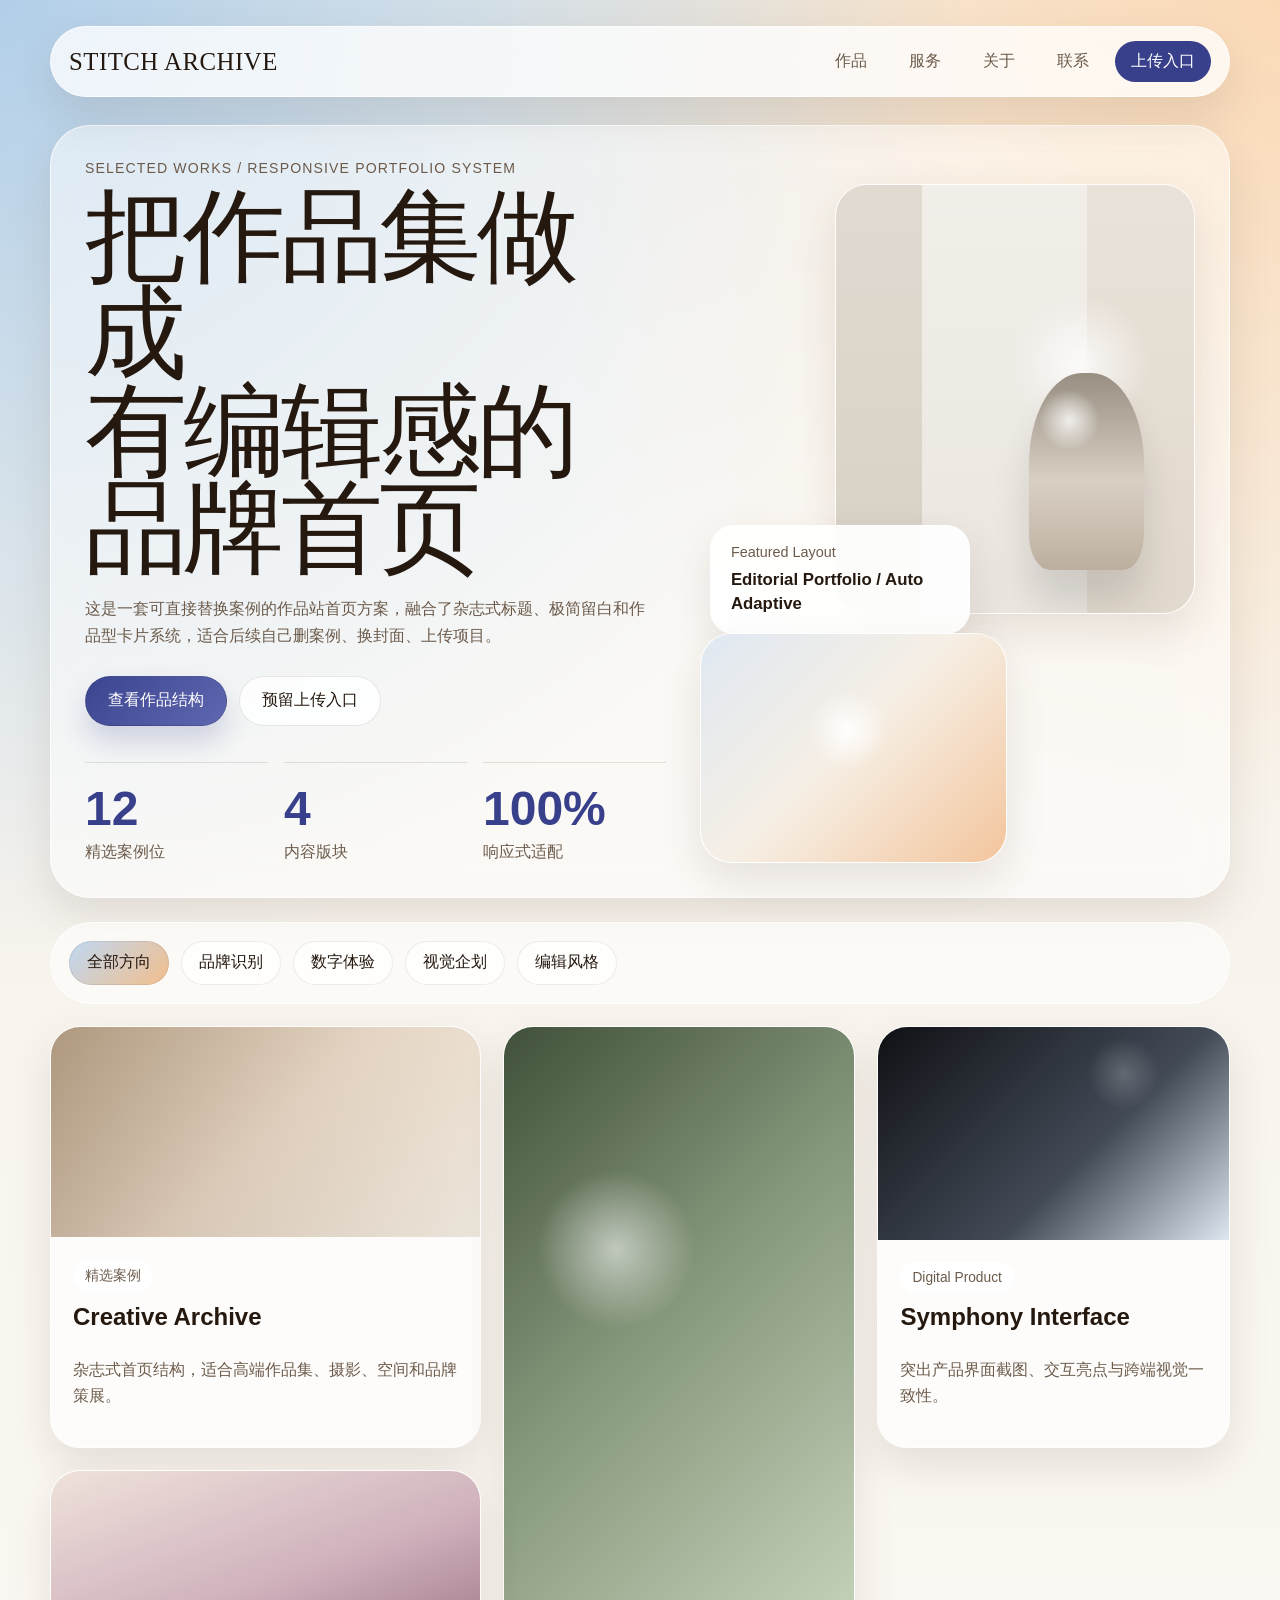
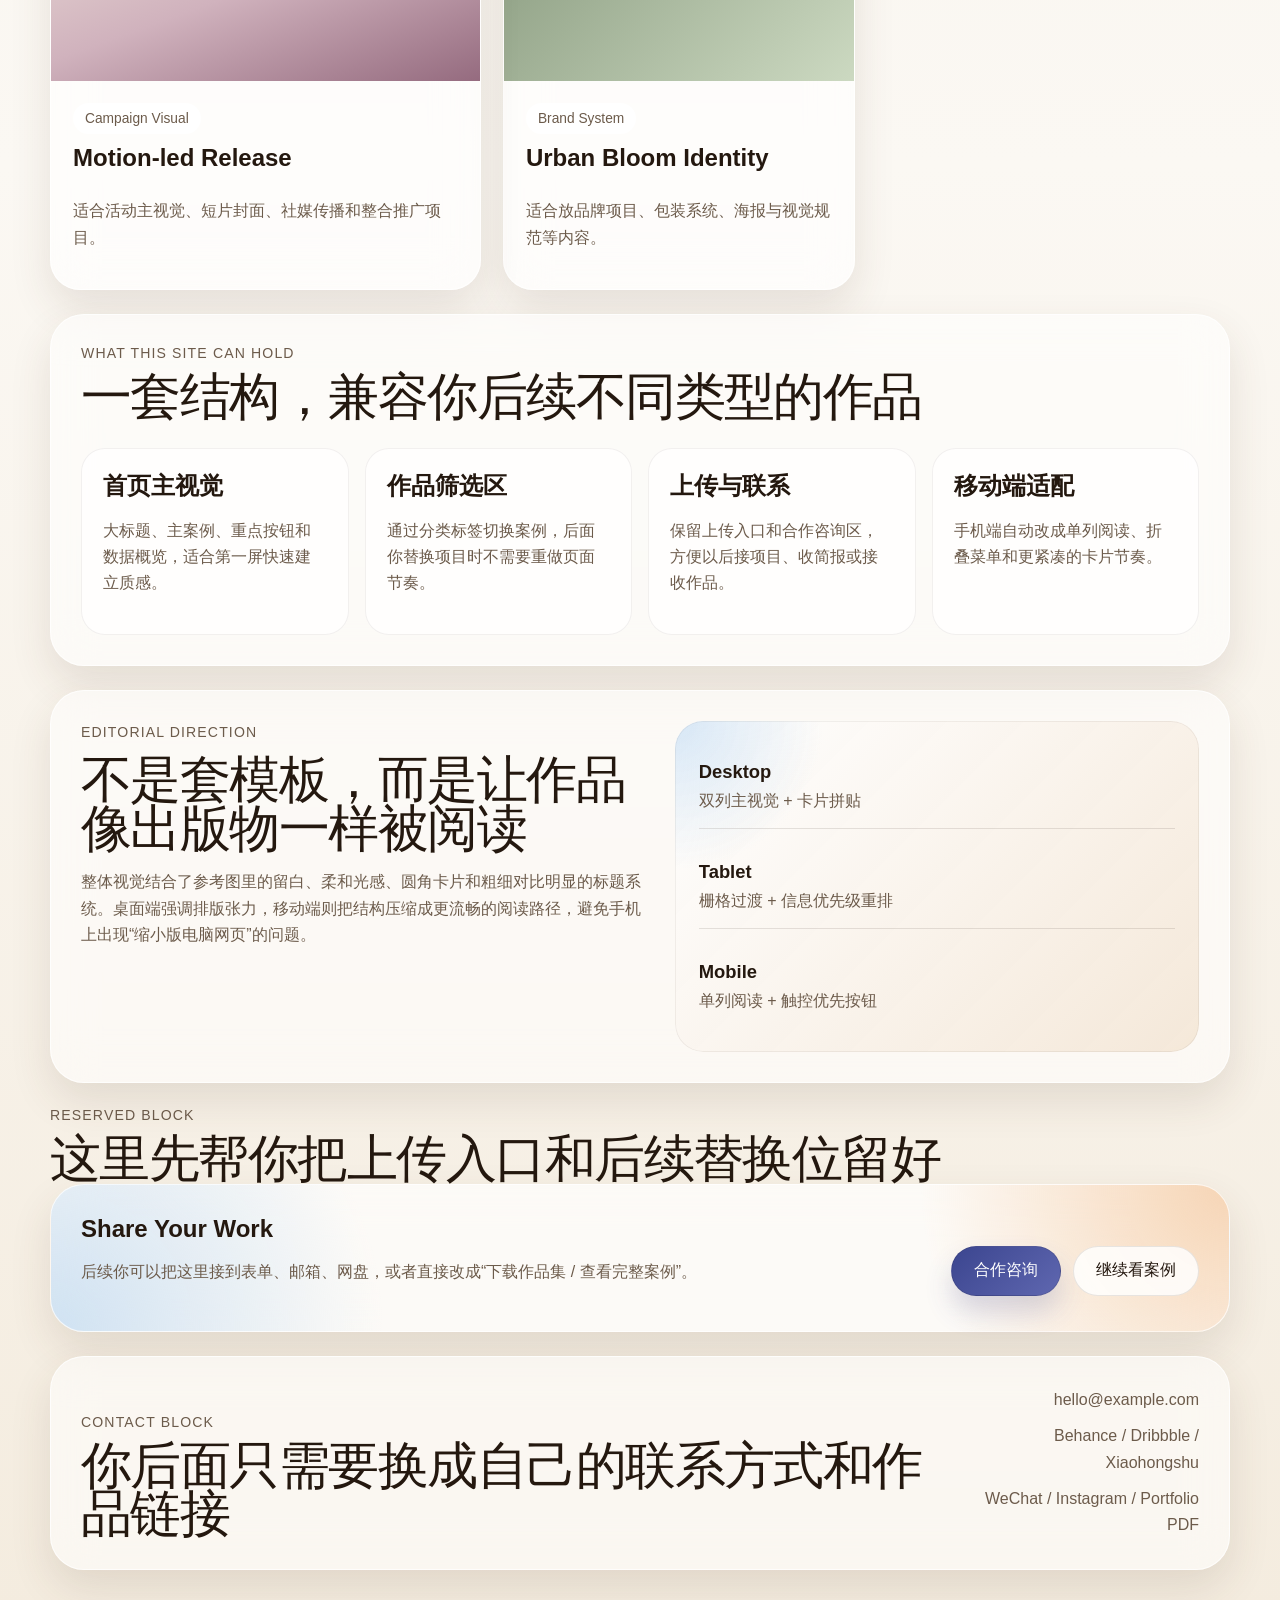
==== index.html @ 501ff186 "Add files via upload" ====
<!DOCTYPE html>
<html lang="zh-CN">
  <head>
    <meta charset="UTF-8" />
    <meta name="viewport" content="width=device-width, initial-scale=1.0" />
    <title>Stitch Portfolio UI</title>
    <meta
      name="description"
      content="A responsive editorial-style portfolio website concept inspired by Stitch references."
    />
    <link rel="stylesheet" href="./styles.css" />
  </head>
  <body>
    <div class="page-shell">
      <header class="site-header">
        <a class="brand" href="#top">STITCH ARCHIVE</a>
        <button
          class="menu-toggle"
          type="button"
          aria-expanded="false"
          aria-controls="site-nav"
          aria-label="打开导航"
        >
          <span></span>
          <span></span>
        </button>
        <nav class="site-nav" id="site-nav" aria-label="主导航">
          <a href="#work">作品</a>
          <a href="#services">服务</a>
          <a href="#story">关于</a>
          <a href="#contact">联系</a>
          <a class="nav-cta" href="#upload">上传入口</a>
        </nav>
      </header>

      <main id="top">
        <section class="hero">
          <div class="hero-copy">
            <p class="eyebrow">Selected Works / Responsive Portfolio System</p>
            <h1>把作品集做成<br />有编辑感的品牌首页</h1>
            <p class="hero-text">
              这是一套可直接替换案例的作品站首页方案，融合了杂志式标题、极简留白和作品型卡片系统，适合后续自己删案例、换封面、上传项目。
            </p>
            <div class="hero-actions">
              <a class="button button-primary" href="#work">查看作品结构</a>
              <a class="button button-secondary" href="#upload">预留上传入口</a>
            </div>
            <dl class="hero-stats" aria-label="作品数据">
              <div>
                <dt>12</dt>
                <dd>精选案例位</dd>
              </div>
              <div>
                <dt>4</dt>
                <dd>内容版块</dd>
              </div>
              <div>
                <dt>100%</dt>
                <dd>响应式适配</dd>
              </div>
            </dl>
          </div>

          <div class="hero-visual" aria-hidden="true">
            <div class="hero-frame hero-frame-tall">
              <div class="mock-scene scene-gallery"></div>
            </div>
            <article class="floating-note">
              <span>Featured Layout</span>
              <strong>Editorial Portfolio / Auto Adaptive</strong>
            </article>
            <div class="hero-frame hero-frame-wide">
              <div class="mock-scene scene-device"></div>
            </div>
          </div>
        </section>

        <section class="category-strip" aria-label="作品分类">
          <button class="chip is-active" data-filter="all" type="button">全部方向</button>
          <button class="chip" data-filter="branding" type="button">品牌识别</button>
          <button class="chip" data-filter="digital" type="button">数字体验</button>
          <button class="chip" data-filter="campaign" type="button">视觉企划</button>
          <button class="chip" data-filter="editorial" type="button">编辑风格</button>
        </section>

        <section class="featured-grid" id="work">
          <article class="project-card" data-category="editorial">
            <div class="project-media media-amber"></div>
            <div class="project-body">
              <span class="tag">精选案例</span>
              <h2>Creative Archive</h2>
              <p>杂志式首页结构，适合高端作品集、摄影、空间和品牌策展。</p>
            </div>
          </article>

          <article class="project-card project-card-tall" data-category="branding">
            <div class="project-media media-sage"></div>
            <div class="project-body">
              <span class="tag">Brand System</span>
              <h2>Urban Bloom Identity</h2>
              <p>适合放品牌项目、包装系统、海报与视觉规范等内容。</p>
            </div>
          </article>

          <article class="project-card" data-category="digital">
            <div class="project-media media-ink"></div>
            <div class="project-body">
              <span class="tag">Digital Product</span>
              <h2>Symphony Interface</h2>
              <p>突出产品界面截图、交互亮点与跨端视觉一致性。</p>
            </div>
          </article>

          <article class="project-card" data-category="campaign">
            <div class="project-media media-rose"></div>
            <div class="project-body">
              <span class="tag">Campaign Visual</span>
              <h2>Motion-led Release</h2>
              <p>适合活动主视觉、短片封面、社媒传播和整合推广项目。</p>
            </div>
          </article>
        </section>

        <section class="service-band" id="services">
          <div class="section-heading">
            <p class="eyebrow">What This Site Can Hold</p>
            <h2>一套结构，兼容你后续不同类型的作品</h2>
          </div>
          <div class="service-grid">
            <article>
              <h3>首页主视觉</h3>
              <p>大标题、主案例、重点按钮和数据概览，适合第一屏快速建立质感。</p>
            </article>
            <article>
              <h3>作品筛选区</h3>
              <p>通过分类标签切换案例，后面你替换项目时不需要重做页面节奏。</p>
            </article>
            <article>
              <h3>上传与联系</h3>
              <p>保留上传入口和合作咨询区，方便以后接项目、收简报或接收作品。</p>
            </article>
            <article>
              <h3>移动端适配</h3>
              <p>手机端自动改成单列阅读、折叠菜单和更紧凑的卡片节奏。</p>
            </article>
          </div>
        </section>

        <section class="story-section" id="story">
          <div class="story-copy">
            <p class="eyebrow">Editorial Direction</p>
            <h2>不是套模板，而是让作品像出版物一样被阅读</h2>
            <p>
              整体视觉结合了参考图里的留白、柔和光感、圆角卡片和粗细对比明显的标题系统。桌面端强调排版张力，移动端则把结构压缩成更流畅的阅读路径，避免手机上出现“缩小版电脑网页”的问题。
            </p>
          </div>
          <div class="story-panel">
            <div class="story-metrics">
              <div>
                <strong>Desktop</strong>
                <span>双列主视觉 + 卡片拼贴</span>
              </div>
              <div>
                <strong>Tablet</strong>
                <span>栅格过渡 + 信息优先级重排</span>
              </div>
              <div>
                <strong>Mobile</strong>
                <span>单列阅读 + 触控优先按钮</span>
              </div>
            </div>
          </div>
        </section>

        <section class="upload-section" id="upload">
          <div class="section-heading">
            <p class="eyebrow">Reserved Block</p>
            <h2>这里先帮你把上传入口和后续替换位留好</h2>
          </div>
          <div class="upload-card">
            <div>
              <h3>Share Your Work</h3>
              <p>后续你可以把这里接到表单、邮箱、网盘，或者直接改成“下载作品集 / 查看完整案例”。</p>
            </div>
            <div class="upload-actions">
              <a class="button button-primary" href="#contact">合作咨询</a>
              <a class="button button-secondary" href="#work">继续看案例</a>
            </div>
          </div>
        </section>
      </main>

      <footer class="site-footer" id="contact">
        <div>
          <p class="eyebrow">Contact Block</p>
          <h2>你后面只需要换成自己的联系方式和作品链接</h2>
        </div>
        <div class="footer-links">
          <a href="mailto:hello@example.com">hello@example.com</a>
          <a href="/">Behance / Dribbble / Xiaohongshu</a>
          <a href="/">WeChat / Instagram / Portfolio PDF</a>
        </div>
      </footer>
    </div>

    <script src="./script.js"></script>
  </body>
</html>
---- styles.css ----
:root {
  --bg: #f6f0e7;
  --bg-soft: rgba(255, 255, 255, 0.65);
  --surface: rgba(255, 255, 255, 0.76);
  --surface-strong: rgba(255, 255, 255, 0.92);
  --text: #24180f;
  --muted: #6c5b4b;
  --line: rgba(54, 37, 24, 0.12);
  --shadow: 0 18px 42px rgba(81, 57, 38, 0.12);
  --blue: #bfd8f1;
  --apricot: #f2be8d;
  --sage: #b7cda9;
  --plum: #b58faa;
  --ink: #1d2430;
  --radius-xl: 32px;
  --radius-lg: 24px;
  --radius-md: 18px;
  --content-width: 1180px;
  --font-display: "Iowan Old Style", "Palatino Linotype", "Book Antiqua", Georgia, serif;
  --font-sans: "Avenir Next", "SF Pro Display", "PingFang SC", "Hiragino Sans GB",
    "Microsoft YaHei", "Helvetica Neue", sans-serif;
}

* {
  box-sizing: border-box;
}

html {
  scroll-behavior: smooth;
}

body {
  margin: 0;
  min-width: 320px;
  font-family: var(--font-sans);
  color: var(--text);
  background:
    radial-gradient(circle at top left, rgba(161, 199, 234, 0.8), transparent 28%),
    radial-gradient(circle at top right, rgba(252, 212, 171, 0.8), transparent 24%),
    linear-gradient(180deg, #f4efe6 0%, #fbf8f3 55%, #f4ecdf 100%);
}

a {
  color: inherit;
  text-decoration: none;
}

button {
  font: inherit;
}

.page-shell {
  width: min(calc(100% - 32px), var(--content-width));
  margin: 26px auto 40px;
}

.site-header,
.site-footer,
.category-strip,
.service-band,
.story-section,
.upload-card,
.project-card,
.hero,
.story-panel {
  backdrop-filter: blur(22px);
  -webkit-backdrop-filter: blur(22px);
}

.site-header {
  position: sticky;
  top: 16px;
  z-index: 10;
  display: flex;
  align-items: center;
  justify-content: space-between;
  gap: 20px;
  padding: 14px 18px;
  border: 1px solid rgba(255, 255, 255, 0.65);
  border-radius: 999px;
  background: var(--surface);
  box-shadow: var(--shadow);
}

.brand {
  font-family: var(--font-display);
  font-size: 1.55rem;
  letter-spacing: 0.02em;
}

.site-nav {
  display: flex;
  align-items: center;
  gap: 10px;
}

.site-nav a {
  padding: 10px 16px;
  border-radius: 999px;
  color: var(--muted);
}

.site-nav a:hover,
.site-nav a:focus-visible {
  color: var(--text);
  background: rgba(255, 255, 255, 0.8);
  outline: none;
}

.nav-cta {
  background: #38408b;
  color: #fff !important;
}

.menu-toggle {
  display: none;
  flex-direction: column;
  gap: 5px;
  width: 46px;
  height: 46px;
  justify-content: center;
  align-items: center;
  border: 0;
  border-radius: 999px;
  background: #fff;
  box-shadow: inset 0 0 0 1px rgba(36, 24, 15, 0.08);
}

.menu-toggle span {
  width: 18px;
  height: 2px;
  background: var(--text);
  border-radius: 999px;
}

.hero {
  display: grid;
  grid-template-columns: 1.08fr 0.92fr;
  gap: 34px;
  margin-top: 28px;
  padding: 34px;
  border: 1px solid rgba(255, 255, 255, 0.72);
  border-radius: 40px;
  background: rgba(255, 255, 255, 0.5);
  box-shadow: var(--shadow);
}

.eyebrow {
  margin: 0 0 12px;
  font-size: 0.88rem;
  letter-spacing: 0.08em;
  text-transform: uppercase;
  color: var(--muted);
}

.hero h1,
.section-heading h2,
.story-copy h2,
.site-footer h2 {
  margin: 0;
  font-family: var(--font-display);
  font-weight: 400;
  line-height: 0.95;
}

.hero h1 {
  font-size: clamp(3.3rem, 8vw, 6.6rem);
  letter-spacing: -0.04em;
}

.hero-text,
.story-copy p,
.project-body p,
.service-grid p,
.upload-card p,
.site-footer a {
  color: var(--muted);
  line-height: 1.65;
}

.hero-text {
  max-width: 560px;
  margin: 18px 0 0;
  font-size: 1.03rem;
}

.hero-actions,
.upload-actions {
  display: flex;
  flex-wrap: wrap;
  gap: 12px;
  margin-top: 26px;
}

.button {
  display: inline-flex;
  align-items: center;
  justify-content: center;
  min-height: 50px;
  padding: 0 22px;
  border-radius: 999px;
  border: 1px solid rgba(36, 24, 15, 0.1);
}

.button-primary {
  color: #fff;
  background: linear-gradient(135deg, #3b458f, #5f67b0);
  box-shadow: 0 16px 28px rgba(59, 69, 143, 0.2);
}

.button-secondary {
  background: rgba(255, 255, 255, 0.82);
}

.hero-stats {
  display: grid;
  grid-template-columns: repeat(3, minmax(0, 1fr));
  gap: 16px;
  margin: 36px 0 0;
}

.hero-stats div {
  padding-top: 18px;
  border-top: 1px solid var(--line);
}

.hero-stats dt {
  font-size: clamp(2rem, 4vw, 3rem);
  font-weight: 600;
  color: #38408b;
}

.hero-stats dd {
  margin: 6px 0 0;
  color: var(--muted);
}

.hero-visual {
  position: relative;
  min-height: 560px;
  padding-top: 24px;
}

.hero-frame {
  overflow: hidden;
  border-radius: var(--radius-xl);
  border: 1px solid rgba(255, 255, 255, 0.72);
  background: rgba(255, 255, 255, 0.55);
  box-shadow: var(--shadow);
}

.hero-frame-tall {
  width: min(100%, 360px);
  height: 430px;
  margin-left: auto;
}

.hero-frame-wide {
  position: absolute;
  left: 0;
  bottom: 0;
  width: 62%;
  height: 230px;
}

.mock-scene {
  width: 100%;
  height: 100%;
}

.scene-gallery {
  background:
    linear-gradient(180deg, rgba(255, 255, 255, 0.1), rgba(46, 31, 19, 0.03)),
    radial-gradient(circle at 68% 42%, rgba(255, 255, 255, 0.9), transparent 20%),
    linear-gradient(90deg, #ddd6cb 0 24%, #f0ece6 24% 70%, #e7dfd4 70% 100%);
  position: relative;
}

.scene-gallery::after {
  content: "";
  position: absolute;
  right: 14%;
  bottom: 10%;
  width: 32%;
  height: 46%;
  border-radius: 46% 46% 18% 18%;
  background:
    radial-gradient(circle at 35% 24%, rgba(255, 255, 255, 0.8), transparent 18%),
    linear-gradient(180deg, #988f82, #d9d0c4 55%, #bcaf9f 100%);
  box-shadow: 0 32px 38px rgba(0, 0, 0, 0.12);
}

.scene-device {
  background:
    radial-gradient(circle at 48% 42%, rgba(255, 255, 255, 0.95), transparent 19%),
    linear-gradient(135deg, #dfe8f2, #f6efe5 48%, #f3c59d 100%);
}

.floating-note {
  position: absolute;
  left: 2%;
  top: 52%;
  display: grid;
  gap: 8px;
  max-width: 260px;
  padding: 18px 20px;
  border: 1px solid rgba(255, 255, 255, 0.85);
  border-radius: var(--radius-lg);
  background: var(--surface-strong);
  box-shadow: var(--shadow);
}

.floating-note span {
  color: var(--muted);
  font-size: 0.9rem;
}

.floating-note strong {
  font-size: 1.05rem;
  line-height: 1.4;
}

.category-strip {
  display: flex;
  flex-wrap: wrap;
  gap: 12px;
  margin-top: 24px;
  padding: 18px;
  border: 1px solid rgba(255, 255, 255, 0.7);
  border-radius: 999px;
  background: rgba(255, 255, 255, 0.58);
}

.chip {
  min-height: 44px;
  padding: 0 18px;
  border: 0;
  border-radius: 999px;
  color: var(--text);
  background: rgba(255, 255, 255, 0.72);
  box-shadow: inset 0 0 0 1px rgba(36, 24, 15, 0.08);
}

.chip.is-active {
  background: linear-gradient(135deg, var(--blue), var(--apricot));
}

.featured-grid {
  display: grid;
  grid-template-columns: 1.1fr 0.9fr 0.9fr;
  gap: 22px;
  margin-top: 22px;
}

.project-card {
  display: flex;
  flex-direction: column;
  min-height: 360px;
  overflow: hidden;
  border: 1px solid rgba(255, 255, 255, 0.72);
  border-radius: 30px;
  background: rgba(255, 255, 255, 0.66);
  box-shadow: var(--shadow);
}

.project-card-tall {
  grid-row: span 2;
  min-height: 744px;
}

.project-media {
  flex: 1;
  min-height: 210px;
  background-size: cover;
}

.media-amber {
  background:
    linear-gradient(180deg, rgba(255, 255, 255, 0.08), rgba(0, 0, 0, 0.05)),
    linear-gradient(135deg, #a78f73, #e2d0bd 50%, #f8f1e6 100%);
}

.media-sage {
  background:
    radial-gradient(circle at 32% 34%, rgba(255, 255, 255, 0.55), transparent 16%),
    linear-gradient(135deg, #40503a, #85977b 44%, #ccd9c1 100%);
}

.media-ink {
  background:
    radial-gradient(circle at 70% 22%, rgba(255, 255, 255, 0.2), transparent 12%),
    linear-gradient(135deg, #0f1014, #434b57 60%, #dee7f0 100%);
}

.media-rose {
  background:
    linear-gradient(160deg, #efe2da, #d0b2bd 52%, #956b7f 100%);
}

.project-body {
  display: grid;
  gap: 10px;
  padding: 22px;
}

.tag {
  display: inline-flex;
  width: fit-content;
  padding: 8px 12px;
  border-radius: 999px;
  background: rgba(255, 255, 255, 0.84);
  color: var(--muted);
  font-size: 0.86rem;
}

.project-body h2,
.service-grid h3,
.upload-card h3 {
  margin: 0;
  font-size: 1.5rem;
  font-weight: 600;
}

.service-band,
.story-section,
.upload-section,
.site-footer {
  margin-top: 24px;
}

.service-band,
.story-section,
.site-footer {
  padding: 30px;
  border: 1px solid rgba(255, 255, 255, 0.72);
  border-radius: 34px;
  background: rgba(255, 255, 255, 0.56);
  box-shadow: var(--shadow);
}

.section-heading h2,
.story-copy h2,
.site-footer h2 {
  font-size: clamp(2.3rem, 4vw, 4.5rem);
  letter-spacing: -0.03em;
}

.service-grid {
  display: grid;
  grid-template-columns: repeat(4, minmax(0, 1fr));
  gap: 16px;
  margin-top: 26px;
}

.service-grid article {
  padding: 22px;
  border-radius: var(--radius-lg);
  background: rgba(255, 255, 255, 0.72);
  box-shadow: inset 0 0 0 1px rgba(36, 24, 15, 0.06);
}

.story-section {
  display: grid;
  grid-template-columns: 1fr 0.92fr;
  gap: 24px;
  align-items: stretch;
}

.story-panel {
  display: flex;
  align-items: center;
  padding: 24px;
  border-radius: 28px;
  background:
    radial-gradient(circle at top left, rgba(190, 216, 240, 0.62), transparent 24%),
    linear-gradient(135deg, rgba(255, 255, 255, 0.92), rgba(243, 229, 212, 0.88));
  box-shadow: inset 0 0 0 1px rgba(36, 24, 15, 0.06);
}

.story-metrics {
  display: grid;
  gap: 16px;
  width: 100%;
}

.story-metrics div {
  display: grid;
  gap: 8px;
  padding: 16px 0;
  border-bottom: 1px solid var(--line);
}

.story-metrics div:last-child {
  border-bottom: 0;
}

.story-metrics strong {
  font-size: 1.15rem;
}

.story-metrics span {
  color: var(--muted);
}

.upload-card {
  display: flex;
  align-items: center;
  justify-content: space-between;
  gap: 24px;
  padding: 30px;
  border: 1px solid rgba(255, 255, 255, 0.72);
  border-radius: 34px;
  background:
    radial-gradient(circle at bottom left, rgba(190, 216, 240, 0.72), transparent 28%),
    radial-gradient(circle at top right, rgba(242, 190, 141, 0.62), transparent 26%),
    rgba(255, 255, 255, 0.7);
  box-shadow: var(--shadow);
}

.site-footer {
  display: flex;
  align-items: end;
  justify-content: space-between;
  gap: 26px;
}

.footer-links {
  display: grid;
  gap: 10px;
  text-align: right;
}

.is-hidden {
  display: none;
}

@media (max-width: 1024px) {
  .hero,
  .story-section,
  .site-footer,
  .upload-card {
    grid-template-columns: 1fr;
    display: grid;
  }

  .hero {
    gap: 24px;
  }

  .hero-visual {
    min-height: 500px;
  }

  .featured-grid {
    grid-template-columns: repeat(2, minmax(0, 1fr));
  }

  .project-card-tall {
    grid-row: auto;
    min-height: 360px;
  }

  .service-grid {
    grid-template-columns: repeat(2, minmax(0, 1fr));
  }
}

@media (max-width: 760px) {
  .page-shell {
    width: min(calc(100% - 20px), var(--content-width));
    margin-top: 16px;
  }

  .site-header {
    border-radius: 28px;
    padding: 14px;
  }

  .menu-toggle {
    display: inline-flex;
  }

  .site-nav {
    position: absolute;
    top: calc(100% + 12px);
    left: 0;
    right: 0;
    display: none;
    flex-direction: column;
    align-items: stretch;
    padding: 14px;
    border-radius: 28px;
    background: rgba(255, 255, 255, 0.95);
    box-shadow: var(--shadow);
  }

  .site-nav.is-open {
    display: flex;
  }

  .hero,
  .service-band,
  .story-section,
  .site-footer,
  .upload-card {
    padding: 22px;
    border-radius: 26px;
  }

  .hero h1 {
    font-size: clamp(2.6rem, 15vw, 4.1rem);
  }

  .hero-stats,
  .featured-grid,
  .service-grid {
    grid-template-columns: 1fr;
  }

  .hero-visual {
    min-height: 420px;
    padding-top: 0;
  }

  .hero-frame-tall {
    width: 100%;
    height: 280px;
  }

  .hero-frame-wide {
    position: relative;
    width: 100%;
    height: 160px;
    margin-top: 14px;
  }

  .floating-note {
    position: relative;
    left: auto;
    top: auto;
    max-width: none;
    margin: 14px 0;
  }

  .category-strip {
    padding: 14px;
    border-radius: 28px;
    overflow-x: auto;
    flex-wrap: nowrap;
  }

  .chip {
    flex: 0 0 auto;
  }

  .site-footer {
    align-items: start;
  }

  .footer-links {
    text-align: left;
  }
}
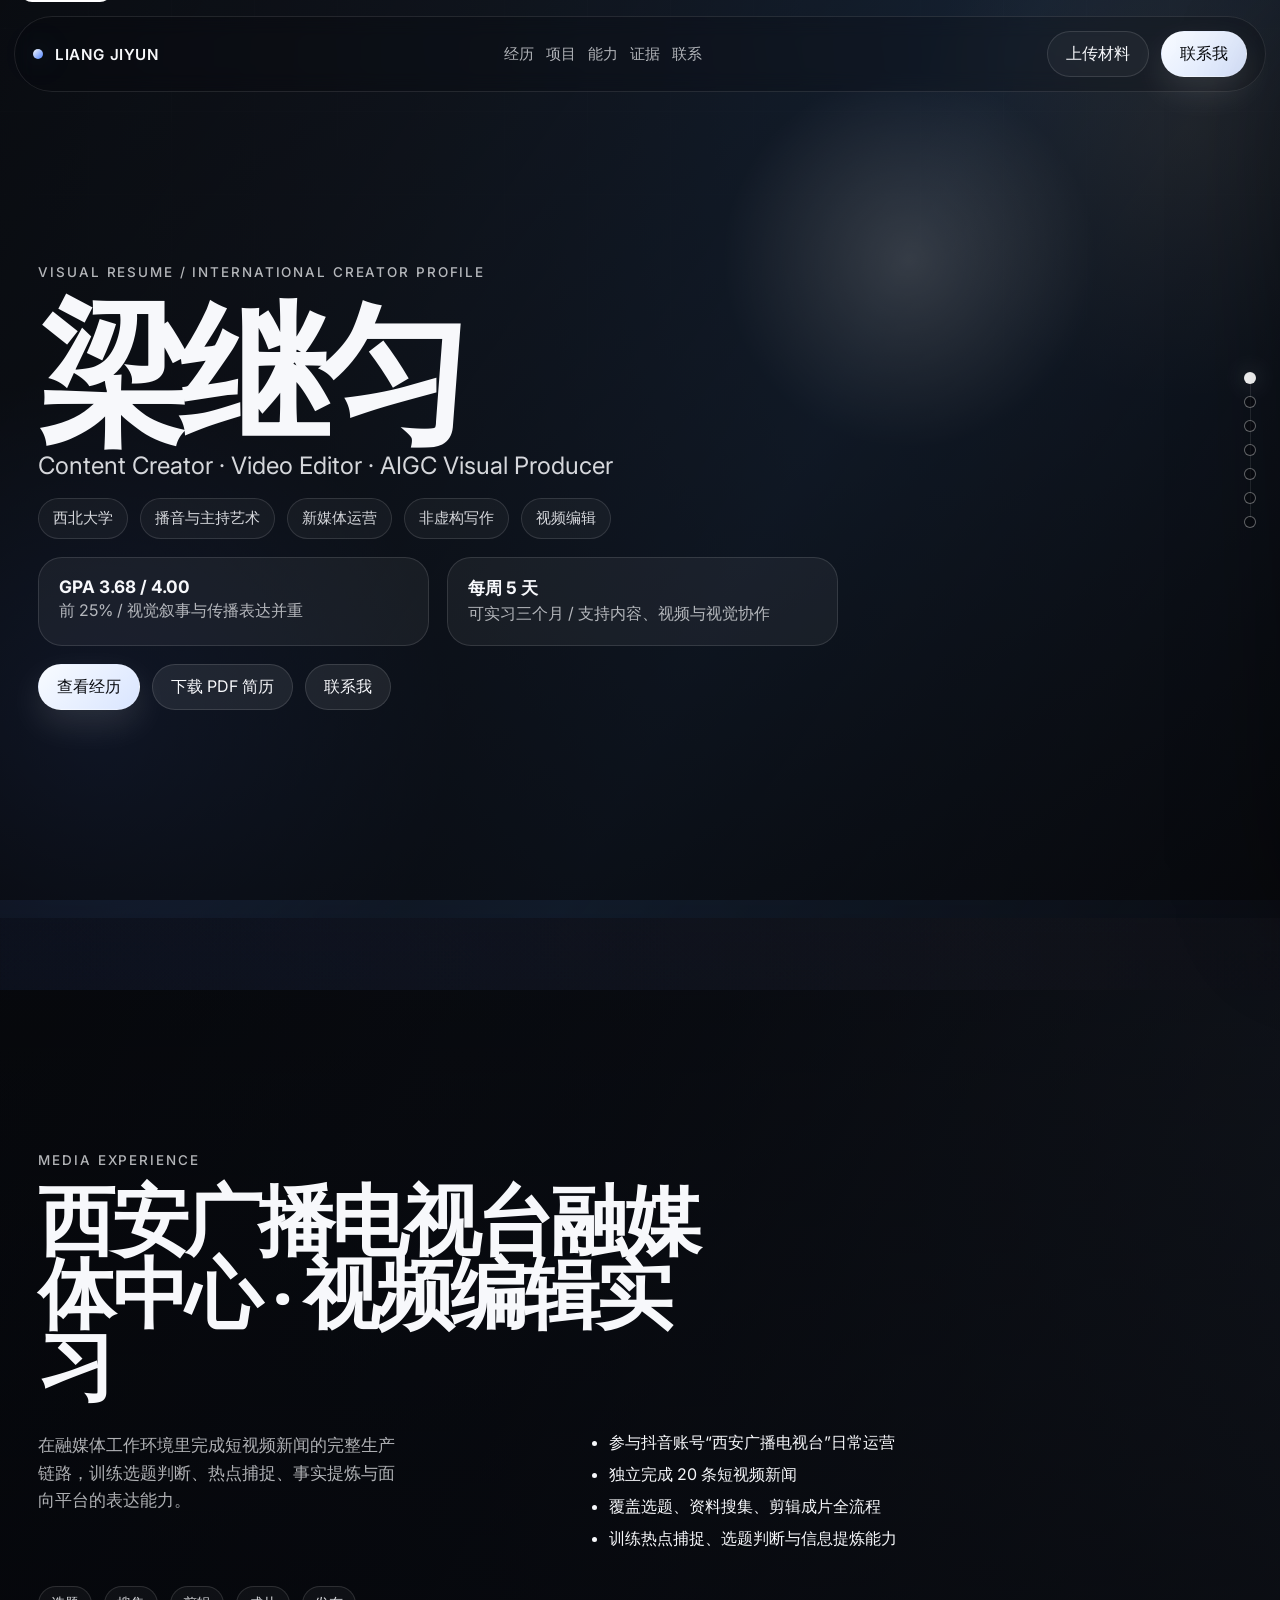
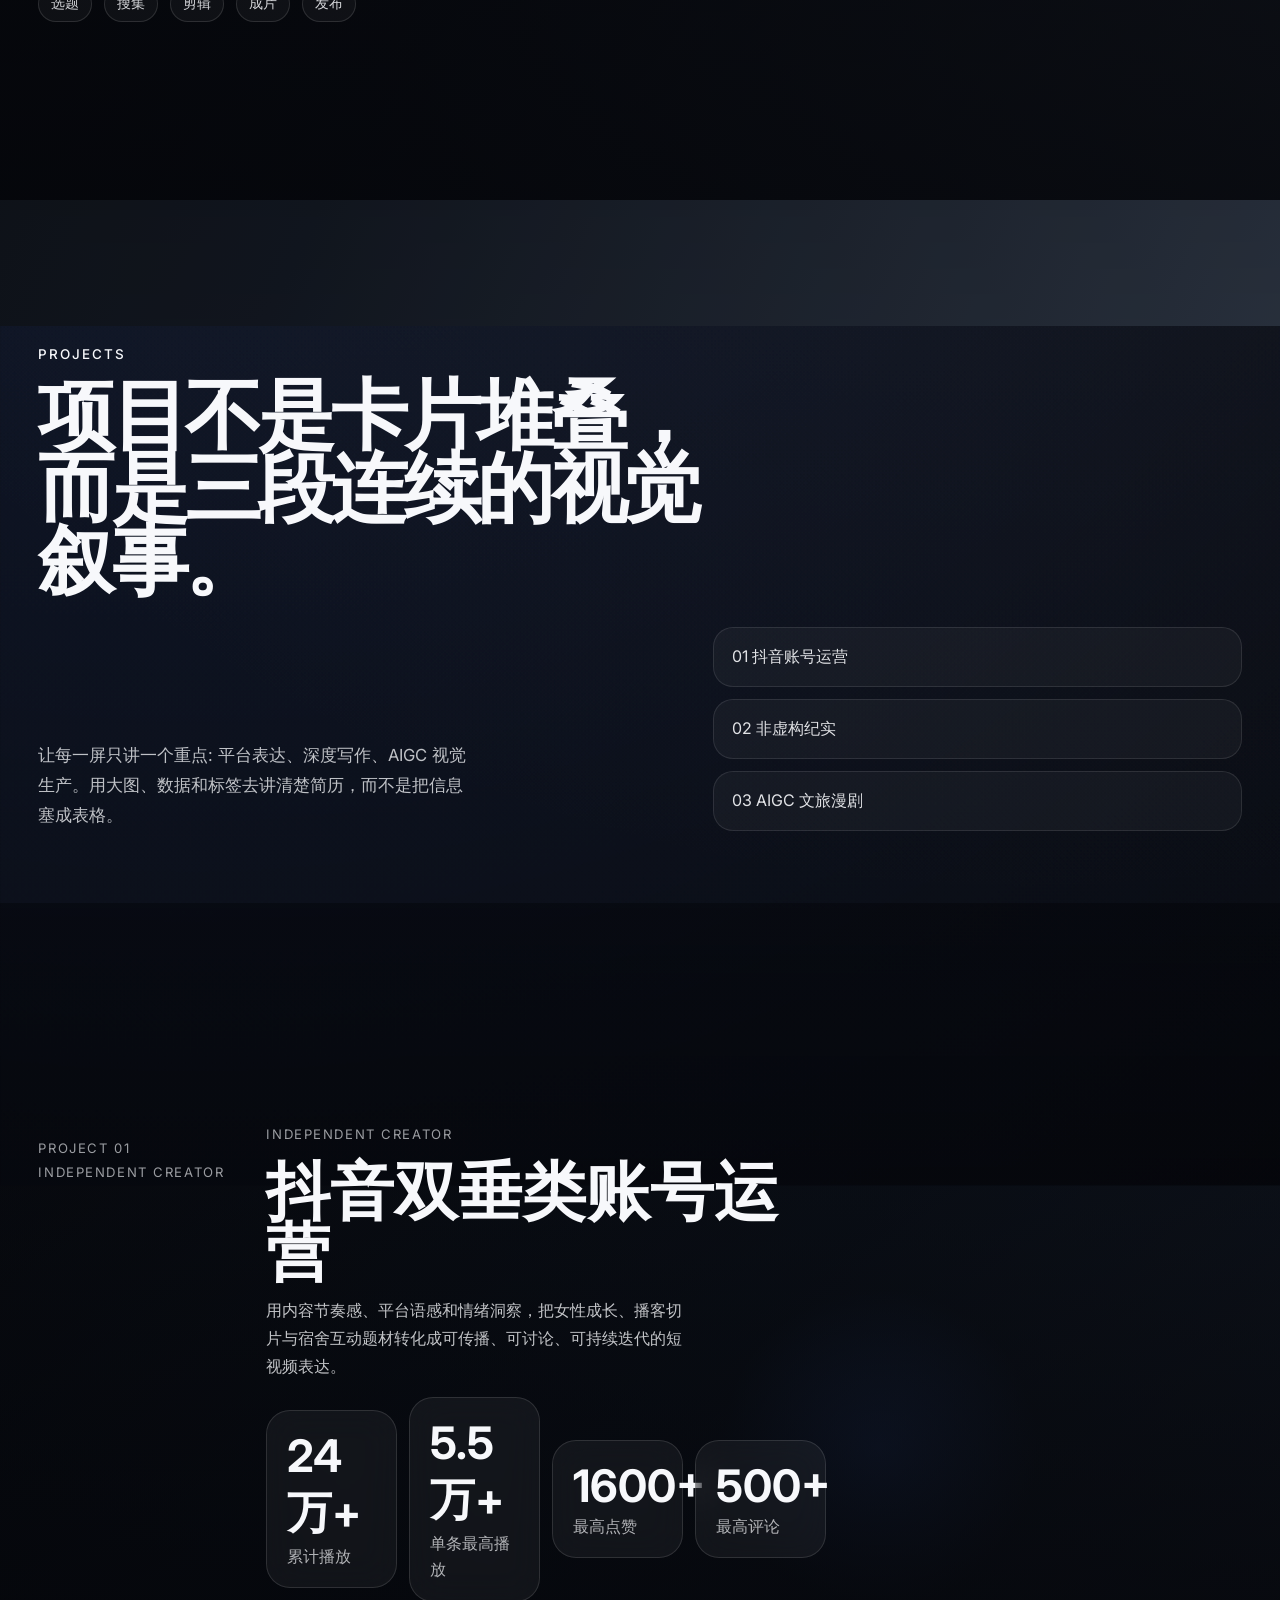
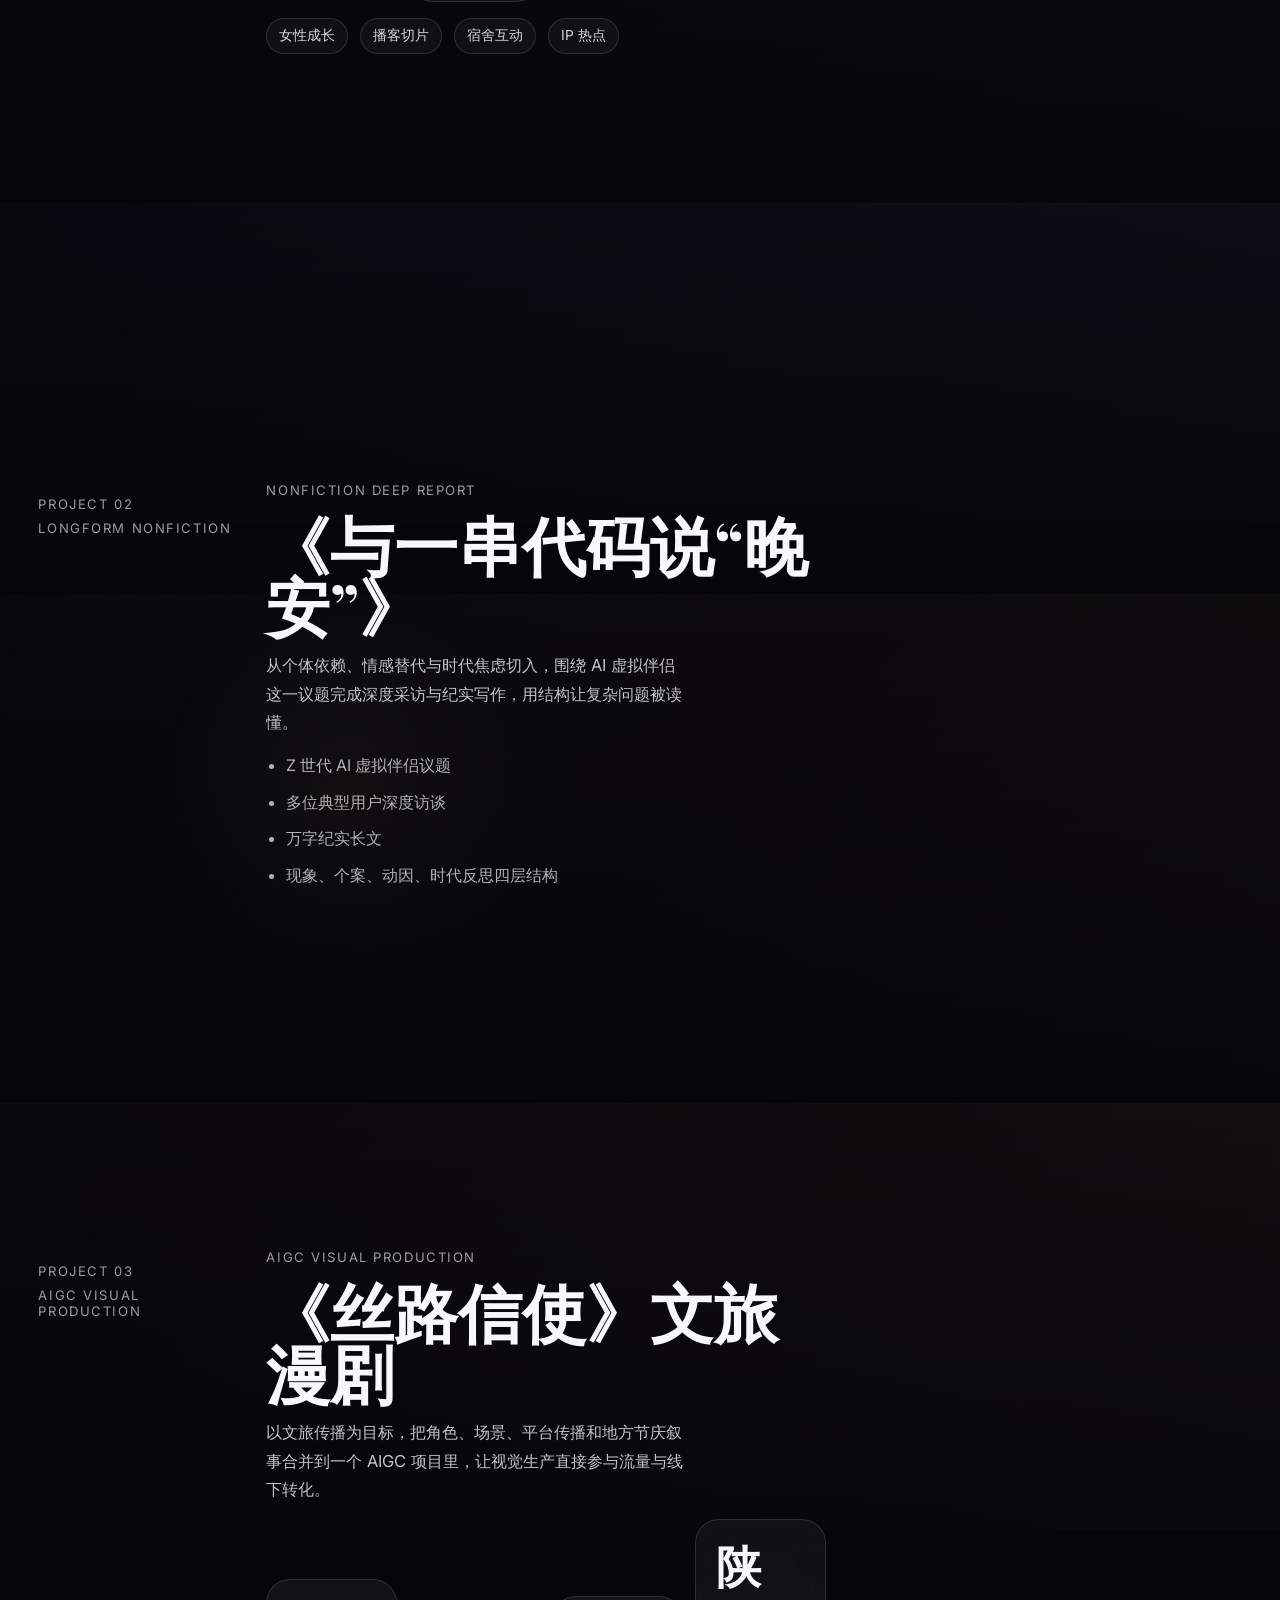
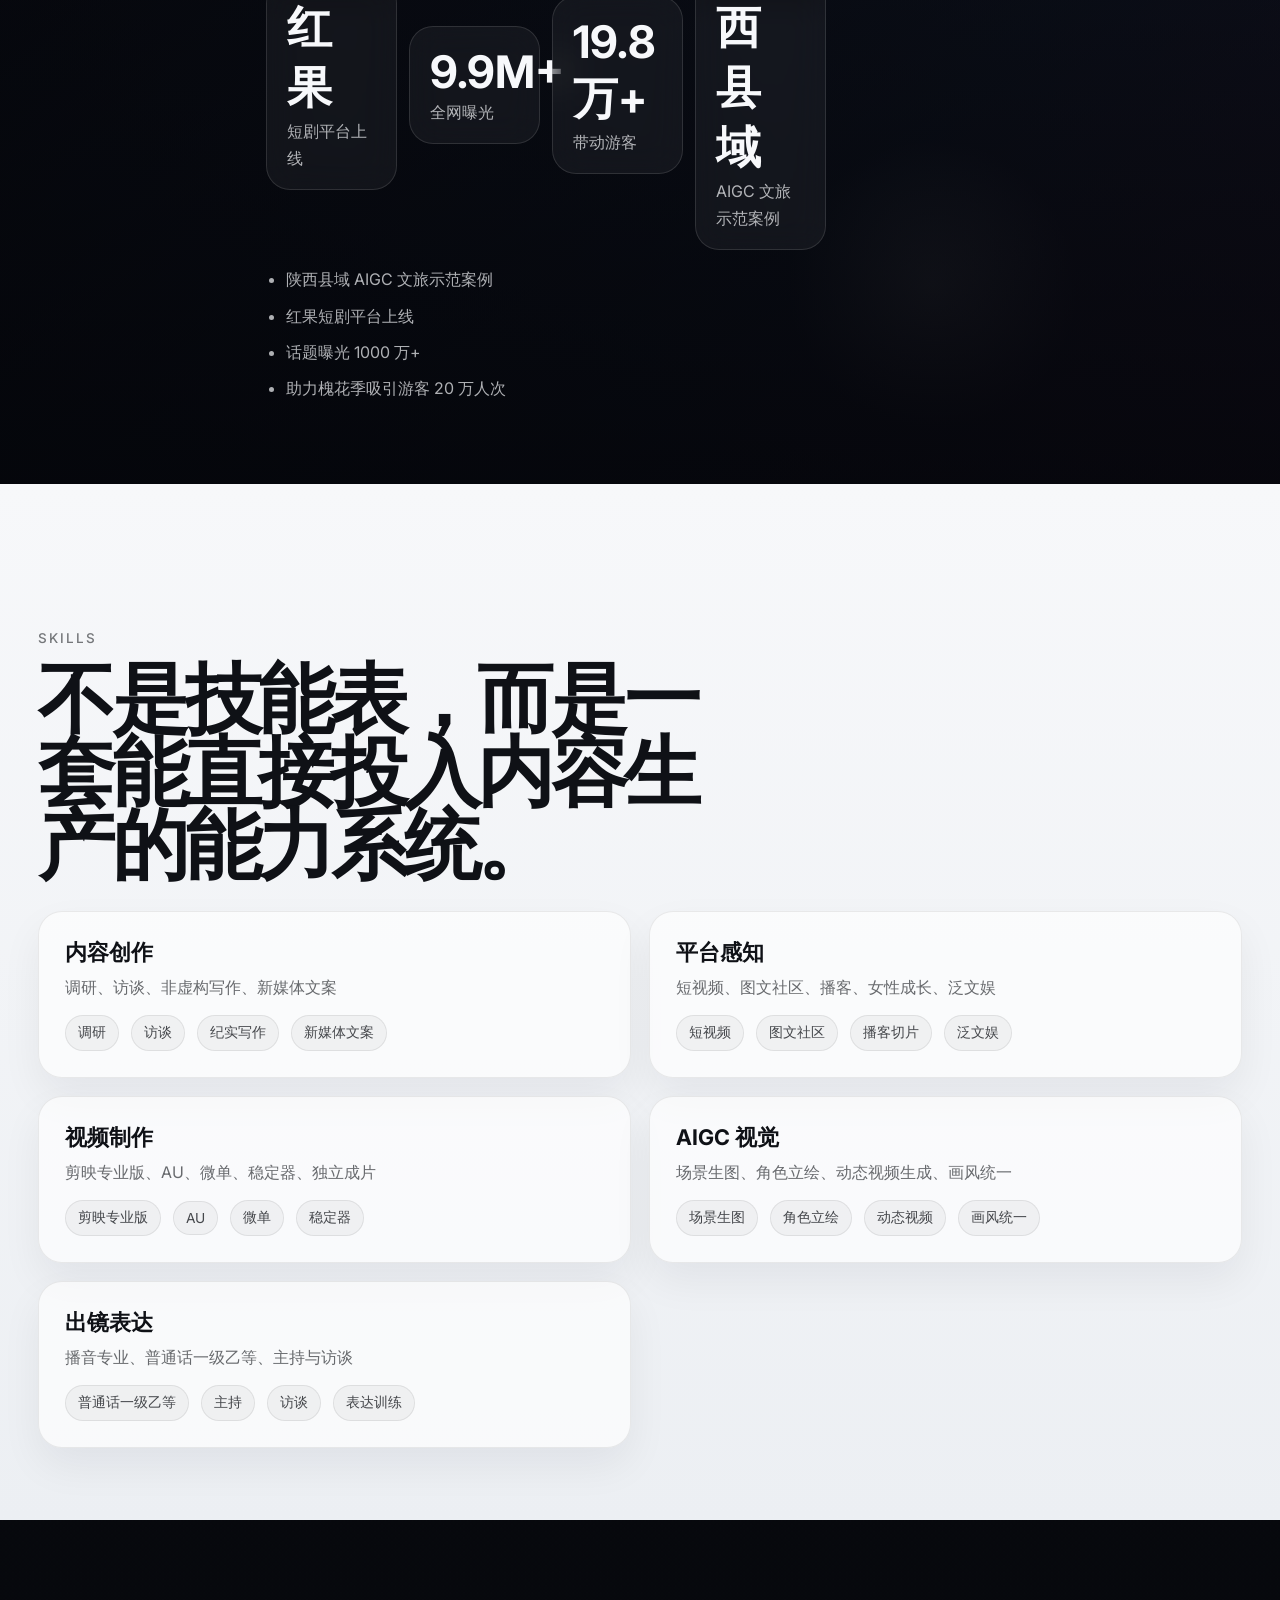
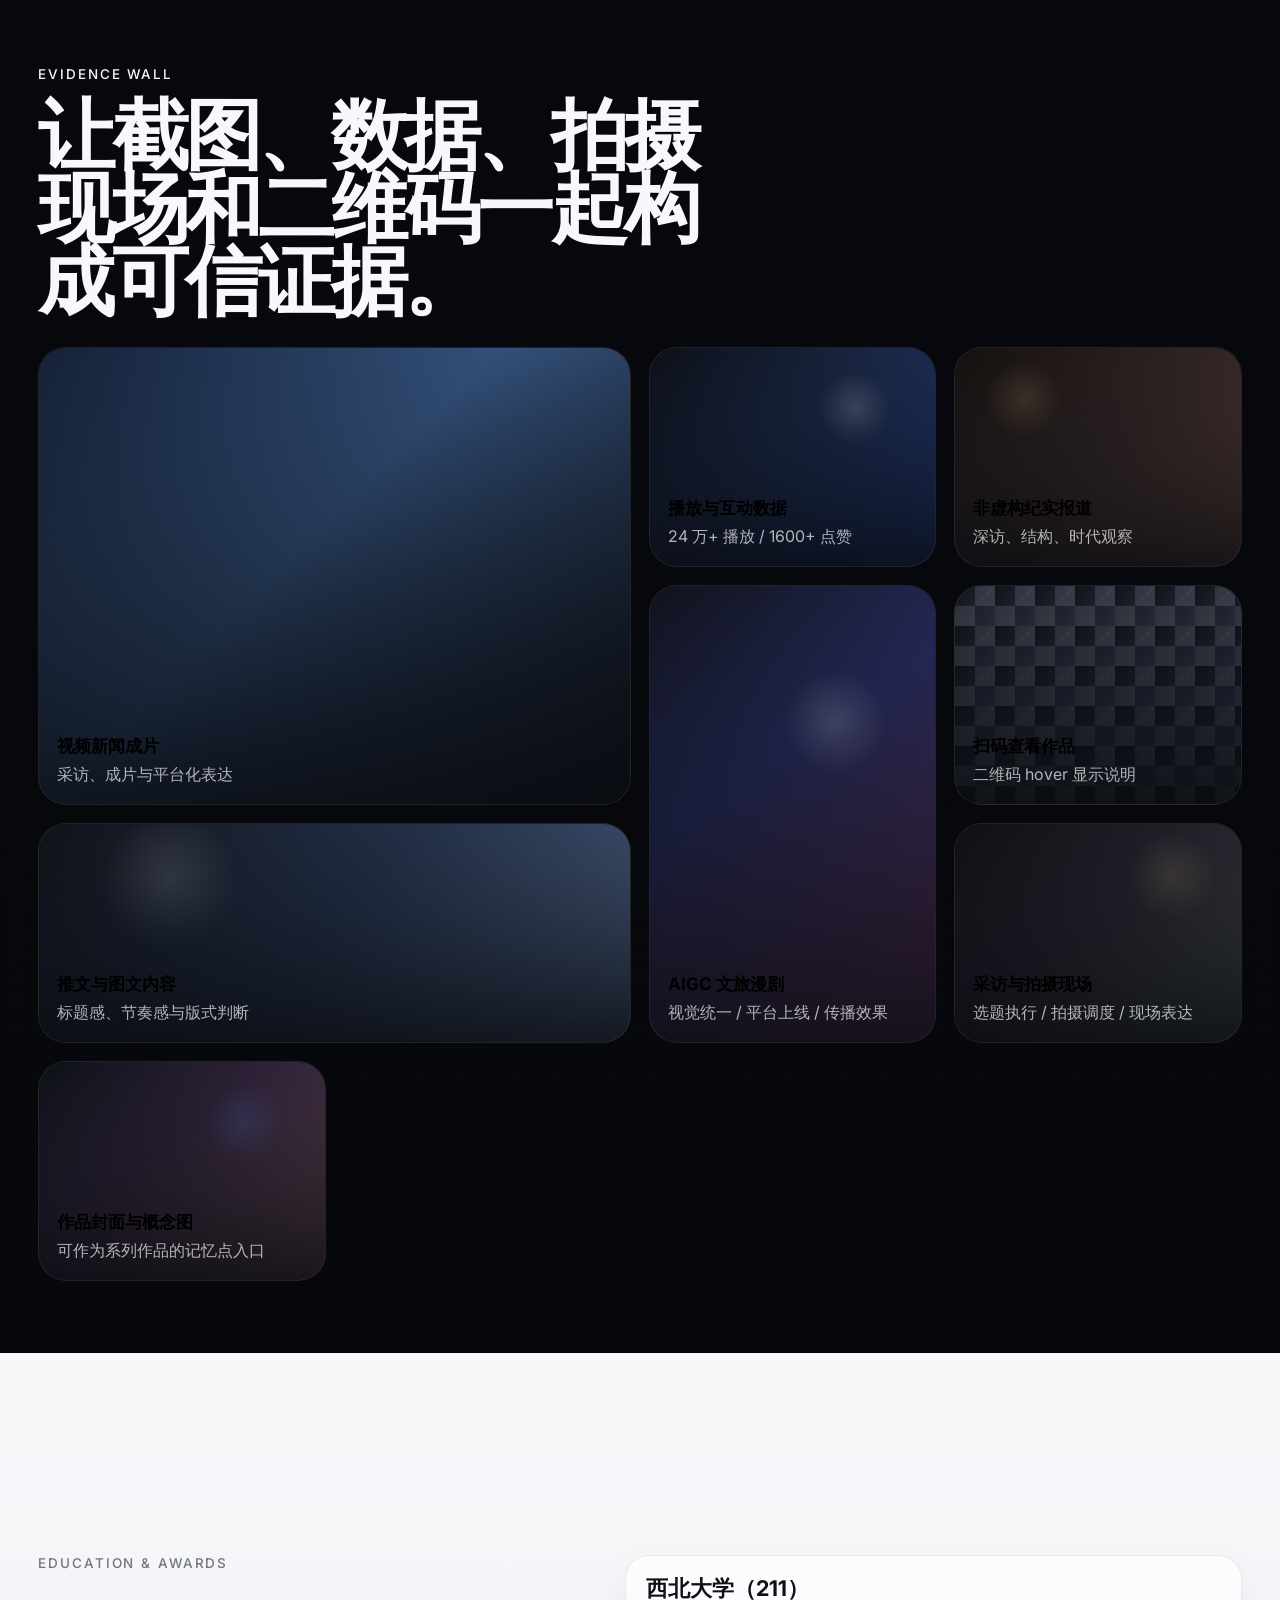
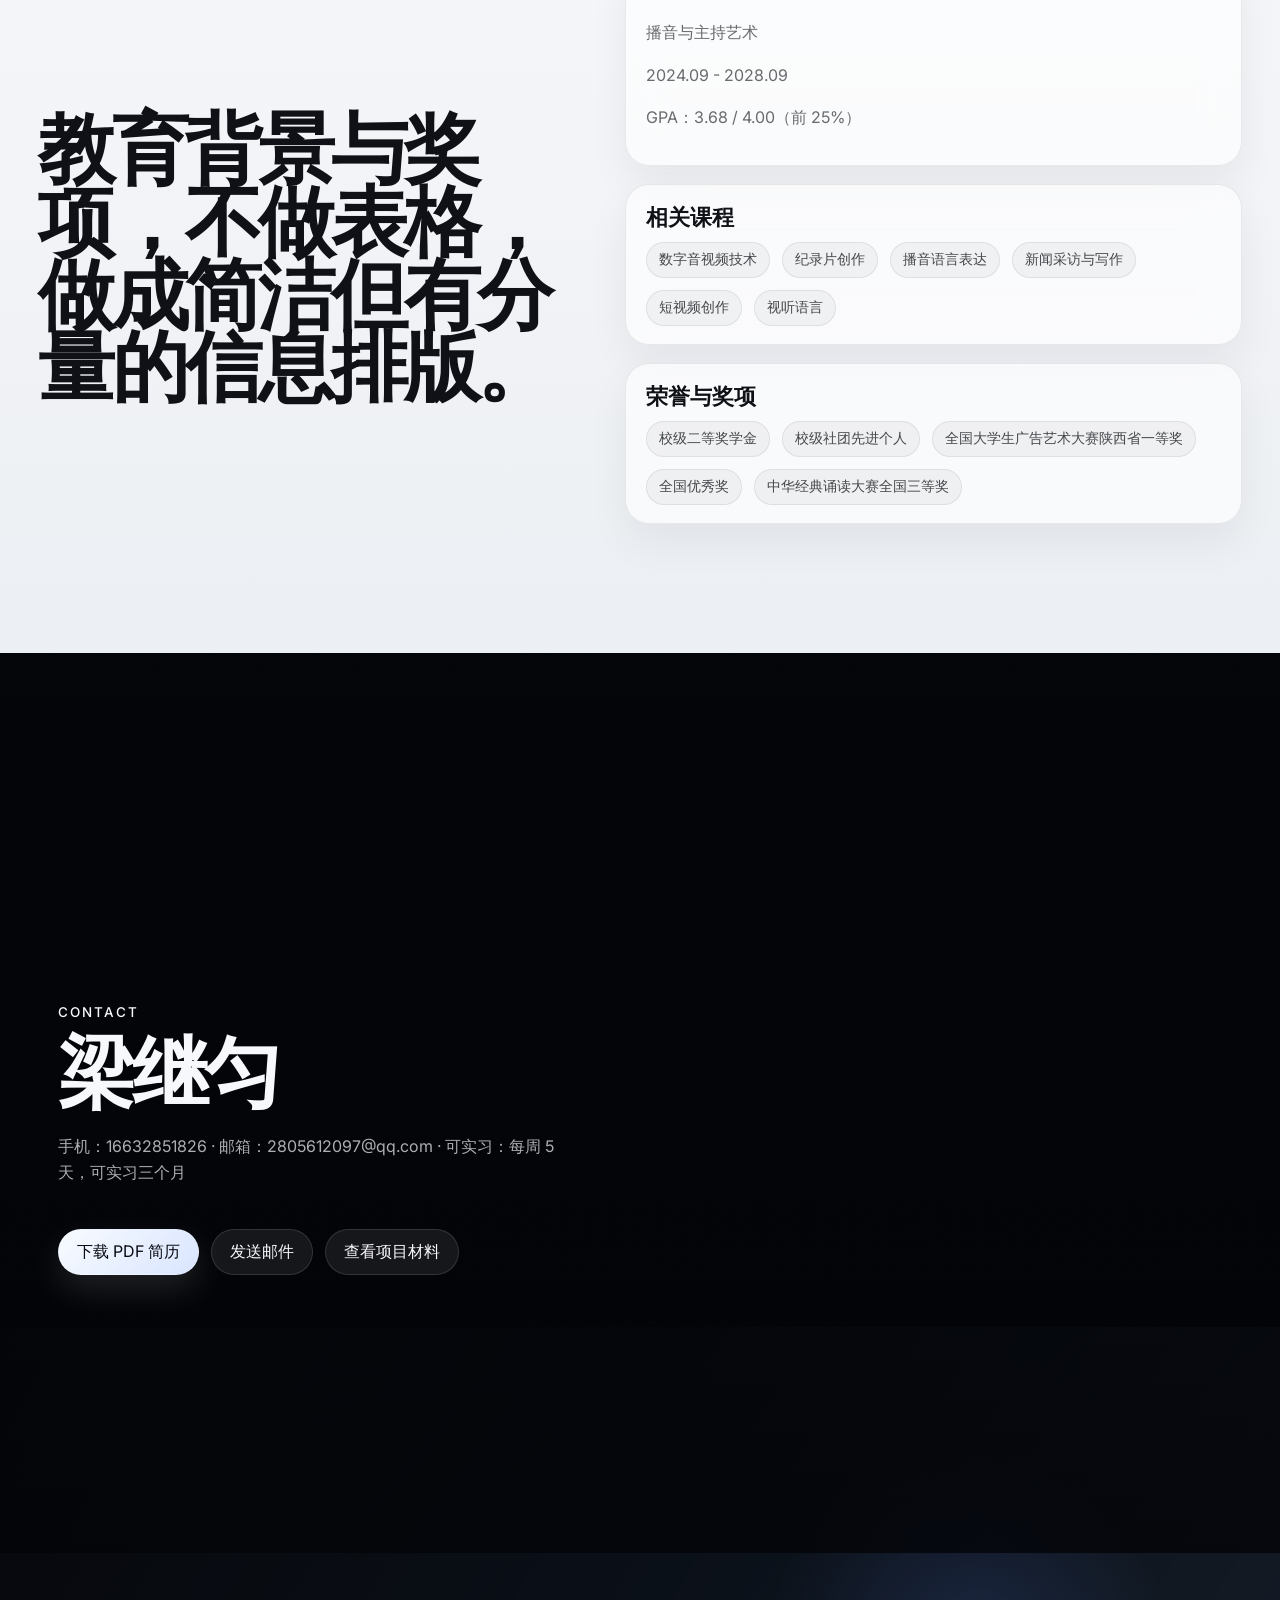
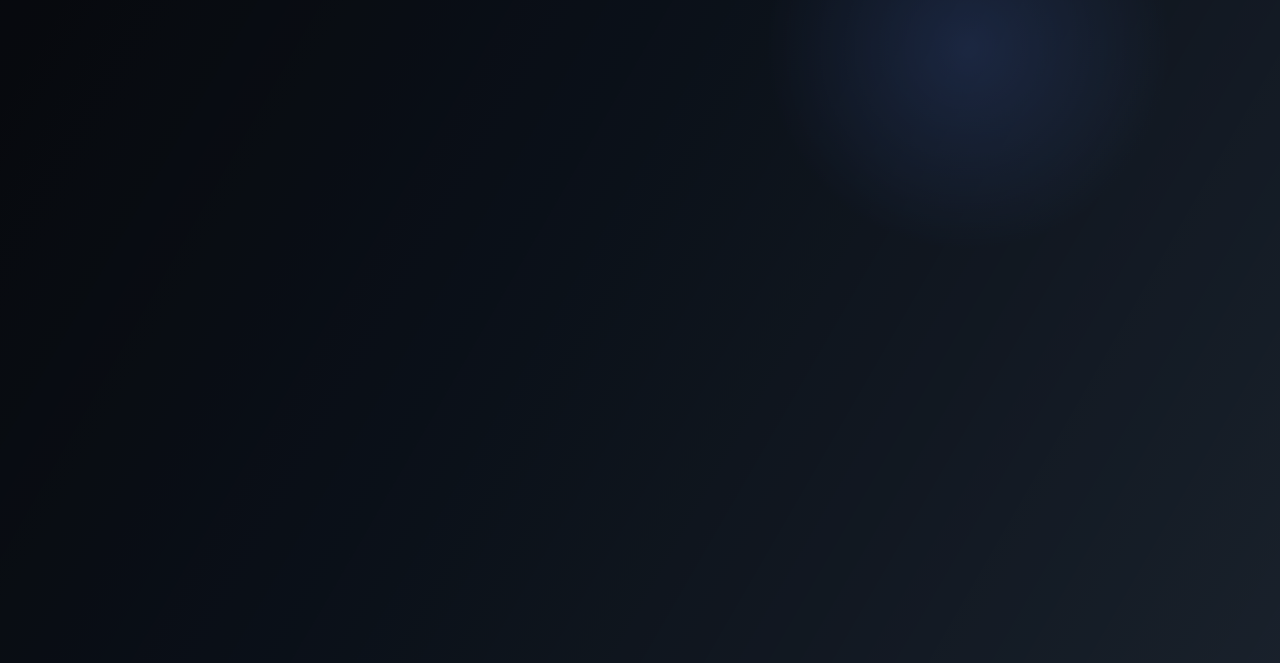
==== commit dec6b657: "Update visual resume homepage" ====
--- a/index.html
+++ b/index.html
@@ -3,205 +3,589 @@
   <head>
     <meta charset="UTF-8" />
     <meta name="viewport" content="width=device-width, initial-scale=1.0" />
-    <title>Stitch Portfolio UI</title>
+    <title>梁继匀 | Visual Resume</title>
     <meta
       name="description"
-      content="A responsive editorial-style portfolio website concept inspired by Stitch references."
+      content="梁继匀的 Apple 风格视觉简历官网，聚焦内容创作、新媒体运营、视频编辑、AIGC 视觉生产与非虚构写作。"
     />
     <link rel="stylesheet" href="./styles.css" />
   </head>
   <body>
-    <div class="page-shell">
-      <header class="site-header">
-        <a class="brand" href="#top">STITCH ARCHIVE</a>
-        <button
-          class="menu-toggle"
-          type="button"
-          aria-expanded="false"
-          aria-controls="site-nav"
-          aria-label="打开导航"
-        >
+    <a class="skip-link" href="#main-content">跳到正文</a>
+
+    <header class="site-header" id="site-header">
+      <a class="brand-mark" href="#hero">
+        <span class="brand-dot"></span>
+        <span class="brand-text">Liang Jiyun</span>
+      </a>
+
+      <button
+        class="menu-toggle"
+        type="button"
+        aria-expanded="false"
+        aria-controls="mobile-nav"
+        aria-label="打开导航"
+      >
+        <span></span>
+        <span></span>
+      </button>
+
+      <nav class="site-nav" aria-label="主导航">
+        <a href="#experience">经历</a>
+        <a href="#projects">项目</a>
+        <a href="#skills">能力</a>
+        <a href="#evidence">证据</a>
+        <a href="#contact">联系</a>
+      </nav>
+
+      <div class="header-actions">
+        <button class="ghost-button" type="button" data-open-upload>
+          上传材料
+        </button>
+        <a class="pill-button pill-button-strong" href="#contact">联系我</a>
+      </div>
+    </header>
+
+    <div class="mobile-nav-shell" id="mobile-nav" aria-hidden="true">
+      <div class="mobile-nav-scrim" data-close-menu></div>
+      <nav class="mobile-nav" aria-label="移动端导航">
+        <a href="#hero" data-close-menu>首页</a>
+        <a href="#experience" data-close-menu>经历</a>
+        <a href="#projects" data-close-menu>项目</a>
+        <a href="#skills" data-close-menu>能力</a>
+        <a href="#evidence" data-close-menu>证据</a>
+        <a href="#education" data-close-menu>教育</a>
+        <a href="#contact" data-close-menu>联系</a>
+        <button class="ghost-button mobile-upload-button" type="button" data-open-upload>
+          上传材料
+        </button>
+      </nav>
+    </div>
+
+    <div class="progress-rail" aria-hidden="true">
+      <span class="progress-line"></span>
+      <a class="progress-dot is-active" href="#hero"></a>
+      <a class="progress-dot" href="#experience"></a>
+      <a class="progress-dot" href="#projects"></a>
+      <a class="progress-dot" href="#skills"></a>
+      <a class="progress-dot" href="#evidence"></a>
+      <a class="progress-dot" href="#education"></a>
+      <a class="progress-dot" href="#contact"></a>
+    </div>
+
+    <main id="main-content">
+      <section class="panel panel-hero active-panel" id="hero" data-panel>
+        <div class="panel-backdrop panel-backdrop-portrait" data-parallax="0.16">
+          <div class="backdrop-image image-portrait"></div>
+          <div class="backdrop-glow"></div>
+          <div class="backdrop-grid"></div>
+        </div>
+        <div class="panel-overlay"></div>
+        <div class="panel-content hero-content">
+          <p class="eyebrow reveal">Visual Resume / International Creator Profile</p>
+          <h1 class="hero-name reveal reveal-delay-1">梁继匀</h1>
+          <p class="hero-role reveal reveal-delay-2">
+            Content Creator · Video Editor · AIGC Visual Producer
+          </p>
+          <div class="tag-cluster reveal reveal-delay-3" aria-label="个人标签">
+            <span>西北大学</span>
+            <span>播音与主持艺术</span>
+            <span>新媒体运营</span>
+            <span>非虚构写作</span>
+            <span>视频编辑</span>
+          </div>
+          <div class="hero-meta reveal reveal-delay-4">
+            <div>
+              <strong>GPA 3.68 / 4.00</strong>
+              <span>前 25% / 视觉叙事与传播表达并重</span>
+            </div>
+            <div>
+              <strong>每周 5 天</strong>
+              <span>可实习三个月 / 支持内容、视频与视觉协作</span>
+            </div>
+          </div>
+          <div class="hero-actions reveal reveal-delay-5">
+            <a class="pill-button pill-button-strong" href="#experience">查看经历</a>
+            <a class="pill-button" href="#" id="resume-download">下载 PDF 简历</a>
+            <a class="pill-button" href="#contact">联系我</a>
+          </div>
+        </div>
+      </section>
+
+      <section class="panel panel-banner" id="experience" data-panel>
+        <div class="panel-backdrop panel-backdrop-landscape" data-parallax="0.12">
+          <div class="backdrop-image image-media-center"></div>
+        </div>
+        <div class="panel-overlay panel-overlay-heavy"></div>
+        <div class="panel-content panel-content-wide">
+          <div class="section-heading">
+            <p class="eyebrow">Media Experience</p>
+            <h2>西安广播电视台融媒体中心 · 视频编辑实习</h2>
+          </div>
+          <div class="experience-layout">
+            <div class="experience-copy">
+              <p>
+                在融媒体工作环境里完成短视频新闻的完整生产链路，训练选题判断、热点捕捉、事实提炼与面向平台的表达能力。
+              </p>
+            </div>
+            <ul class="experience-points">
+              <li>参与抖音账号“西安广播电视台”日常运营</li>
+              <li>独立完成 20 条短视频新闻</li>
+              <li>覆盖选题、资料搜集、剪辑成片全流程</li>
+              <li>训练热点捕捉、选题判断与信息提炼能力</li>
+            </ul>
+          </div>
+          <div class="tag-cluster tag-cluster-compact" aria-label="实习流程">
+            <span>选题</span>
+            <span>搜集</span>
+            <span>剪辑</span>
+            <span>成片</span>
+            <span>发布</span>
+          </div>
+        </div>
+      </section>
+
+      <section class="panel panel-project-intro" id="projects" data-panel>
+        <div class="panel-content panel-content-wide">
+          <div class="section-heading section-heading-light">
+            <p class="eyebrow">Projects</p>
+            <h2>项目不是卡片堆叠，而是三段连续的视觉叙事。</h2>
+          </div>
+          <div class="project-intro-meta">
+            <p>
+              让每一屏只讲一个重点: 平台表达、深度写作、AIGC 视觉生产。用大图、数据和标签去讲清楚简历，而不是把信息塞成表格。
+            </p>
+            <div class="project-jump-list" aria-label="项目章节导航">
+              <a href="#project-01">01 抖音账号运营</a>
+              <a href="#project-02">02 非虚构纪实</a>
+              <a href="#project-03">03 AIGC 文旅漫剧</a>
+            </div>
+          </div>
+        </div>
+      </section>
+
+      <section class="panel panel-project-chapter" id="project-01" data-panel>
+        <div class="panel-backdrop panel-backdrop-landscape" data-parallax="0.12">
+          <div class="project-media project-media-dark"></div>
+        </div>
+        <div class="panel-overlay panel-overlay-heavy"></div>
+        <div class="panel-content panel-content-wide chapter-layout">
+          <div class="chapter-label">
+            <span>Project 01</span>
+            <span>Independent Creator</span>
+          </div>
+          <div class="project-copy">
+            <p class="project-kicker">Independent Creator</p>
+            <h3>抖音双垂类账号运营</h3>
+            <p class="chapter-summary">
+              用内容节奏感、平台语感和情绪洞察，把女性成长、播客切片与宿舍互动题材转化成可传播、可讨论、可持续迭代的短视频表达。
+            </p>
+            <div class="data-strip">
+              <div class="data-item">
+                <strong data-count="240000">0</strong>
+                <span>累计播放</span>
+              </div>
+              <div class="data-item">
+                <strong data-count="55000">0</strong>
+                <span>单条最高播放</span>
+              </div>
+              <div class="data-item">
+                <strong data-count="1600">0</strong>
+                <span>最高点赞</span>
+              </div>
+              <div class="data-item">
+                <strong data-count="500">0</strong>
+                <span>最高评论</span>
+              </div>
+            </div>
+            <div class="tag-cluster tag-cluster-compact">
+              <span>女性成长</span>
+              <span>播客切片</span>
+              <span>宿舍互动</span>
+              <span>IP 热点</span>
+            </div>
+          </div>
+        </div>
+      </section>
+
+      <section class="panel panel-project-chapter" id="project-02" data-panel>
+        <div class="panel-backdrop panel-backdrop-landscape" data-parallax="0.12">
+          <div class="project-media project-media-writing"></div>
+        </div>
+        <div class="panel-overlay panel-overlay-heavy"></div>
+        <div class="panel-content panel-content-wide chapter-layout">
+          <div class="chapter-label">
+            <span>Project 02</span>
+            <span>Longform Nonfiction</span>
+          </div>
+          <div class="project-copy">
+            <p class="project-kicker">Nonfiction Deep Report</p>
+            <h3>《与一串代码说“晚安”》</h3>
+            <p class="chapter-summary">
+              从个体依赖、情感替代与时代焦虑切入，围绕 AI 虚拟伴侣这一议题完成深度采访与纪实写作，用结构让复杂问题被读懂。
+            </p>
+            <ul class="project-bullets">
+              <li>Z 世代 AI 虚拟伴侣议题</li>
+              <li>多位典型用户深度访谈</li>
+              <li>万字纪实长文</li>
+              <li>现象、个案、动因、时代反思四层结构</li>
+            </ul>
+          </div>
+        </div>
+      </section>
+
+      <section class="panel panel-project-chapter" id="project-03" data-panel>
+        <div class="panel-backdrop panel-backdrop-landscape" data-parallax="0.12">
+          <div class="project-media project-media-aigc"></div>
+        </div>
+        <div class="panel-overlay panel-overlay-heavy"></div>
+        <div class="panel-content panel-content-wide chapter-layout">
+          <div class="chapter-label">
+            <span>Project 03</span>
+            <span>AIGC Visual Production</span>
+          </div>
+          <div class="project-copy">
+            <p class="project-kicker">AIGC Visual Production</p>
+            <h3>《丝路信使》文旅漫剧</h3>
+            <p class="chapter-summary">
+              以文旅传播为目标，把角色、场景、平台传播和地方节庆叙事合并到一个 AIGC 项目里，让视觉生产直接参与流量与线下转化。
+            </p>
+            <div class="data-strip">
+              <div class="data-item">
+                <strong>红果</strong>
+                <span>短剧平台上线</span>
+              </div>
+              <div class="data-item">
+                <strong data-count="10000000">0</strong>
+                <span>全网曝光</span>
+              </div>
+              <div class="data-item">
+                <strong data-count="200000">0</strong>
+                <span>带动游客</span>
+              </div>
+              <div class="data-item">
+                <strong>陕西县域</strong>
+                <span>AIGC 文旅示范案例</span>
+              </div>
+            </div>
+            <ul class="project-bullets">
+              <li>陕西县域 AIGC 文旅示范案例</li>
+              <li>红果短剧平台上线</li>
+              <li>话题曝光 1000 万+</li>
+              <li>助力槐花季吸引游客 20 万人次</li>
+            </ul>
+          </div>
+        </div>
+      </section>
+
+      <section class="panel panel-light" id="skills" data-panel>
+        <div class="panel-content panel-content-tight">
+          <div class="section-heading">
+            <p class="eyebrow">Skills</p>
+            <h2>不是技能表，而是一套能直接投入内容生产的能力系统。</h2>
+          </div>
+          <div class="skill-matrix">
+            <article class="skill-block">
+              <h3>内容创作</h3>
+              <p>调研、访谈、非虚构写作、新媒体文案</p>
+              <div class="tag-cluster tag-cluster-compact">
+                <span>调研</span>
+                <span>访谈</span>
+                <span>纪实写作</span>
+                <span>新媒体文案</span>
+              </div>
+            </article>
+            <article class="skill-block">
+              <h3>平台感知</h3>
+              <p>短视频、图文社区、播客、女性成长、泛文娱</p>
+              <div class="tag-cluster tag-cluster-compact">
+                <span>短视频</span>
+                <span>图文社区</span>
+                <span>播客切片</span>
+                <span>泛文娱</span>
+              </div>
+            </article>
+            <article class="skill-block">
+              <h3>视频制作</h3>
+              <p>剪映专业版、AU、微单、稳定器、独立成片</p>
+              <div class="tag-cluster tag-cluster-compact">
+                <span>剪映专业版</span>
+                <span>AU</span>
+                <span>微单</span>
+                <span>稳定器</span>
+              </div>
+            </article>
+            <article class="skill-block">
+              <h3>AIGC 视觉</h3>
+              <p>场景生图、角色立绘、动态视频生成、画风统一</p>
+              <div class="tag-cluster tag-cluster-compact">
+                <span>场景生图</span>
+                <span>角色立绘</span>
+                <span>动态视频</span>
+                <span>画风统一</span>
+              </div>
+            </article>
+            <article class="skill-block">
+              <h3>出镜表达</h3>
+              <p>播音专业、普通话一级乙等、主持与访谈</p>
+              <div class="tag-cluster tag-cluster-compact">
+                <span>普通话一级乙等</span>
+                <span>主持</span>
+                <span>访谈</span>
+                <span>表达训练</span>
+              </div>
+            </article>
+          </div>
+        </div>
+      </section>
+
+      <section class="panel panel-evidence" id="evidence" data-panel>
+        <div class="panel-content panel-content-wide">
+          <div class="section-heading section-heading-light">
+            <p class="eyebrow">Evidence Wall</p>
+            <h2>让截图、数据、拍摄现场和二维码一起构成可信证据。</h2>
+          </div>
+
+          <div class="evidence-mosaic" id="evidence-grid">
+            <button
+              class="evidence-card evidence-card-large"
+              type="button"
+              data-lightbox-title="视频新闻成片 / Placeholder"
+              data-lightbox-description="这里可放代表性视频封面、采访现场图或个人形象照。"
+            >
+              <span class="evidence-bg evidence-bg-news"></span>
+              <span class="evidence-caption">
+                <strong>视频新闻成片</strong>
+                <em>采访、成片与平台化表达</em>
+              </span>
+            </button>
+
+            <button
+              class="evidence-card"
+              type="button"
+              data-lightbox-title="抖音数据截图 / Placeholder"
+              data-lightbox-description="放置播放、互动和评论数据截图，支持 hover 和点击预览。"
+            >
+              <span class="evidence-bg evidence-bg-data"></span>
+              <span class="evidence-caption">
+                <strong>播放与互动数据</strong>
+                <em>24 万+ 播放 / 1600+ 点赞</em>
+              </span>
+            </button>
+
+            <button
+              class="evidence-card"
+              type="button"
+              data-lightbox-title="非虚构长文 / Placeholder"
+              data-lightbox-description="用于放置纪实报道版面、采访手稿、长文封面等证据。"
+            >
+              <span class="evidence-bg evidence-bg-essay"></span>
+              <span class="evidence-caption">
+                <strong>非虚构纪实报道</strong>
+                <em>深访、结构、时代观察</em>
+              </span>
+            </button>
+
+            <button
+              class="evidence-card evidence-card-tall"
+              type="button"
+              data-lightbox-title="AIGC 项目截图 / Placeholder"
+              data-lightbox-description="适合放角色立绘、分镜、平台上线图和项目封面。"
+            >
+              <span class="evidence-bg evidence-bg-aigc"></span>
+              <span class="evidence-caption">
+                <strong>AIGC 文旅漫剧</strong>
+                <em>视觉统一 / 平台上线 / 传播效果</em>
+              </span>
+            </button>
+
+            <button
+              class="evidence-card evidence-card-qr"
+              type="button"
+              data-lightbox-title="二维码 / Placeholder"
+              data-lightbox-description="扫码查看作品。后续可上传真实二维码并自动加入证据墙。"
+            >
+              <span class="evidence-bg evidence-bg-qr"></span>
+              <span class="evidence-caption">
+                <strong>扫码查看作品</strong>
+                <em>二维码 hover 显示说明</em>
+              </span>
+            </button>
+
+            <button
+              class="evidence-card evidence-card-wide"
+              type="button"
+              data-lightbox-title="推文与内容截图 / Placeholder"
+              data-lightbox-description="适合放公众号推文、图文封面、选题排版或平台详情页。"
+            >
+              <span class="evidence-bg evidence-bg-editorial"></span>
+              <span class="evidence-caption">
+                <strong>推文与图文内容</strong>
+                <em>标题感、节奏感与版式判断</em>
+              </span>
+            </button>
+
+            <button
+              class="evidence-card"
+              type="button"
+              data-lightbox-title="采访与拍摄现场 / Placeholder"
+              data-lightbox-description="适合放采访现场、拍摄工作流、器材或幕后过程记录。"
+            >
+              <span class="evidence-bg evidence-bg-field"></span>
+              <span class="evidence-caption">
+                <strong>采访与拍摄现场</strong>
+                <em>选题执行 / 拍摄调度 / 现场表达</em>
+              </span>
+            </button>
+
+            <button
+              class="evidence-card"
+              type="button"
+              data-lightbox-title="作品封面与视觉概念 / Placeholder"
+              data-lightbox-description="可替换为项目封面、角色设定图或系列作品视觉主图。"
+            >
+              <span class="evidence-bg evidence-bg-cover"></span>
+              <span class="evidence-caption">
+                <strong>作品封面与概念图</strong>
+                <em>可作为系列作品的记忆点入口</em>
+              </span>
+            </button>
+          </div>
+        </div>
+      </section>
+
+      <section class="panel panel-light panel-education" id="education" data-panel>
+        <div class="panel-content education-layout">
+          <div class="section-heading">
+            <p class="eyebrow">Education &amp; Awards</p>
+            <h2>教育背景与奖项，不做表格，做成简洁但有分量的信息排版。</h2>
+          </div>
+          <div class="education-details">
+            <div class="edu-card">
+              <h3>西北大学（211）</h3>
+              <p>播音与主持艺术</p>
+              <p>2024.09 - 2028.09</p>
+              <p>GPA：3.68 / 4.00（前 25%）</p>
+            </div>
+            <div class="edu-card">
+              <h3>相关课程</h3>
+              <div class="tag-cluster tag-cluster-compact">
+                <span>数字音视频技术</span>
+                <span>纪录片创作</span>
+                <span>播音语言表达</span>
+                <span>新闻采访与写作</span>
+                <span>短视频创作</span>
+                <span>视听语言</span>
+              </div>
+            </div>
+            <div class="edu-card">
+              <h3>荣誉与奖项</h3>
+              <div class="tag-cluster tag-cluster-compact">
+                <span>校级二等奖学金</span>
+                <span>校级社团先进个人</span>
+                <span>全国大学生广告艺术大赛陕西省一等奖</span>
+                <span>全国优秀奖</span>
+                <span>中华经典诵读大赛全国三等奖</span>
+              </div>
+            </div>
+          </div>
+        </div>
+      </section>
+
+      <section class="panel panel-contact" id="contact" data-panel>
+        <div class="panel-backdrop panel-backdrop-footer" data-parallax="0.08">
+          <div class="backdrop-image image-contact"></div>
+        </div>
+        <div class="panel-overlay panel-overlay-heavy"></div>
+        <div class="panel-content contact-layout">
+          <div class="section-heading section-heading-light">
+            <p class="eyebrow">Contact</p>
+            <h2>梁继匀</h2>
+            <p class="contact-summary">
+              手机：16632851826 · 邮箱：2805612097@qq.com · 可实习：每周 5 天，可实习三个月
+            </p>
+          </div>
+          <div class="contact-actions">
+            <a class="pill-button pill-button-strong" href="#" id="resume-download-footer">下载 PDF 简历</a>
+            <a class="pill-button" href="mailto:2805612097@qq.com">发送邮件</a>
+            <a class="pill-button" href="#evidence">查看项目材料</a>
+          </div>
+        </div>
+      </section>
+    </main>
+
+    <aside class="upload-drawer" id="upload-drawer" aria-hidden="true">
+      <div class="drawer-scrim" data-close-upload></div>
+      <div class="drawer-panel" role="dialog" aria-modal="true" aria-labelledby="upload-title">
+        <button class="drawer-close" type="button" aria-label="关闭上传面板" data-close-upload>
           <span></span>
           <span></span>
         </button>
-        <nav class="site-nav" id="site-nav" aria-label="主导航">
-          <a href="#work">作品</a>
-          <a href="#services">服务</a>
-          <a href="#story">关于</a>
-          <a href="#contact">联系</a>
-          <a class="nav-cta" href="#upload">上传入口</a>
-        </nav>
-      </header>
-
-      <main id="top">
-        <section class="hero">
-          <div class="hero-copy">
-            <p class="eyebrow">Selected Works / Responsive Portfolio System</p>
-            <h1>把作品集做成<br />有编辑感的品牌首页</h1>
-            <p class="hero-text">
-              这是一套可直接替换案例的作品站首页方案，融合了杂志式标题、极简留白和作品型卡片系统，适合后续自己删案例、换封面、上传项目。
-            </p>
-            <div class="hero-actions">
-              <a class="button button-primary" href="#work">查看作品结构</a>
-              <a class="button button-secondary" href="#upload">预留上传入口</a>
-            </div>
-            <dl class="hero-stats" aria-label="作品数据">
-              <div>
-                <dt>12</dt>
-                <dd>精选案例位</dd>
-              </div>
-              <div>
-                <dt>4</dt>
-                <dd>内容版块</dd>
-              </div>
-              <div>
-                <dt>100%</dt>
-                <dd>响应式适配</dd>
-              </div>
-            </dl>
-          </div>
-
-          <div class="hero-visual" aria-hidden="true">
-            <div class="hero-frame hero-frame-tall">
-              <div class="mock-scene scene-gallery"></div>
-            </div>
-            <article class="floating-note">
-              <span>Featured Layout</span>
-              <strong>Editorial Portfolio / Auto Adaptive</strong>
-            </article>
-            <div class="hero-frame hero-frame-wide">
-              <div class="mock-scene scene-device"></div>
-            </div>
-          </div>
-        </section>
-
-        <section class="category-strip" aria-label="作品分类">
-          <button class="chip is-active" data-filter="all" type="button">全部方向</button>
-          <button class="chip" data-filter="branding" type="button">品牌识别</button>
-          <button class="chip" data-filter="digital" type="button">数字体验</button>
-          <button class="chip" data-filter="campaign" type="button">视觉企划</button>
-          <button class="chip" data-filter="editorial" type="button">编辑风格</button>
-        </section>
-
-        <section class="featured-grid" id="work">
-          <article class="project-card" data-category="editorial">
-            <div class="project-media media-amber"></div>
-            <div class="project-body">
-              <span class="tag">精选案例</span>
-              <h2>Creative Archive</h2>
-              <p>杂志式首页结构，适合高端作品集、摄影、空间和品牌策展。</p>
-            </div>
-          </article>
-
-          <article class="project-card project-card-tall" data-category="branding">
-            <div class="project-media media-sage"></div>
-            <div class="project-body">
-              <span class="tag">Brand System</span>
-              <h2>Urban Bloom Identity</h2>
-              <p>适合放品牌项目、包装系统、海报与视觉规范等内容。</p>
-            </div>
-          </article>
-
-          <article class="project-card" data-category="digital">
-            <div class="project-media media-ink"></div>
-            <div class="project-body">
-              <span class="tag">Digital Product</span>
-              <h2>Symphony Interface</h2>
-              <p>突出产品界面截图、交互亮点与跨端视觉一致性。</p>
-            </div>
-          </article>
-
-          <article class="project-card" data-category="campaign">
-            <div class="project-media media-rose"></div>
-            <div class="project-body">
-              <span class="tag">Campaign Visual</span>
-              <h2>Motion-led Release</h2>
-              <p>适合活动主视觉、短片封面、社媒传播和整合推广项目。</p>
-            </div>
-          </article>
-        </section>
-
-        <section class="service-band" id="services">
-          <div class="section-heading">
-            <p class="eyebrow">What This Site Can Hold</p>
-            <h2>一套结构，兼容你后续不同类型的作品</h2>
-          </div>
-          <div class="service-grid">
-            <article>
-              <h3>首页主视觉</h3>
-              <p>大标题、主案例、重点按钮和数据概览，适合第一屏快速建立质感。</p>
-            </article>
-            <article>
-              <h3>作品筛选区</h3>
-              <p>通过分类标签切换案例，后面你替换项目时不需要重做页面节奏。</p>
-            </article>
-            <article>
-              <h3>上传与联系</h3>
-              <p>保留上传入口和合作咨询区，方便以后接项目、收简报或接收作品。</p>
-            </article>
-            <article>
-              <h3>移动端适配</h3>
-              <p>手机端自动改成单列阅读、折叠菜单和更紧凑的卡片节奏。</p>
-            </article>
-          </div>
-        </section>
-
-        <section class="story-section" id="story">
-          <div class="story-copy">
-            <p class="eyebrow">Editorial Direction</p>
-            <h2>不是套模板，而是让作品像出版物一样被阅读</h2>
-            <p>
-              整体视觉结合了参考图里的留白、柔和光感、圆角卡片和粗细对比明显的标题系统。桌面端强调排版张力，移动端则把结构压缩成更流畅的阅读路径，避免手机上出现“缩小版电脑网页”的问题。
-            </p>
-          </div>
-          <div class="story-panel">
-            <div class="story-metrics">
-              <div>
-                <strong>Desktop</strong>
-                <span>双列主视觉 + 卡片拼贴</span>
-              </div>
-              <div>
-                <strong>Tablet</strong>
-                <span>栅格过渡 + 信息优先级重排</span>
-              </div>
-              <div>
-                <strong>Mobile</strong>
-                <span>单列阅读 + 触控优先按钮</span>
-              </div>
-            </div>
-          </div>
-        </section>
-
-        <section class="upload-section" id="upload">
-          <div class="section-heading">
-            <p class="eyebrow">Reserved Block</p>
-            <h2>这里先帮你把上传入口和后续替换位留好</h2>
-          </div>
-          <div class="upload-card">
-            <div>
-              <h3>Share Your Work</h3>
-              <p>后续你可以把这里接到表单、邮箱、网盘，或者直接改成“下载作品集 / 查看完整案例”。</p>
-            </div>
-            <div class="upload-actions">
-              <a class="button button-primary" href="#contact">合作咨询</a>
-              <a class="button button-secondary" href="#work">继续看案例</a>
-            </div>
-          </div>
-        </section>
-      </main>
-
-      <footer class="site-footer" id="contact">
-        <div>
-          <p class="eyebrow">Contact Block</p>
-          <h2>你后面只需要换成自己的联系方式和作品链接</h2>
-        </div>
-        <div class="footer-links">
-          <a href="mailto:hello@example.com">hello@example.com</a>
-          <a href="/">Behance / Dribbble / Xiaohongshu</a>
-          <a href="/">WeChat / Instagram / Portfolio PDF</a>
-        </div>
-      </footer>
-    </div>
+        <p class="eyebrow">Upload Materials</p>
+        <h2 id="upload-title">轻量上传面板</h2>
+        <p class="drawer-intro">
+          上传头像、PDF 简历、项目截图、视频截图、数据截图、推文截图或二维码。图片会自动加入 Evidence 作品证据墙，PDF 会更新下载按钮。
+        </p>
+
+        <form class="upload-form" id="upload-form">
+          <label class="upload-field">
+            <span>材料类型</span>
+            <select id="upload-type">
+              <option value="project">项目截图 / 作品图</option>
+              <option value="avatar">头像 / Hero 背景图</option>
+              <option value="data">数据截图</option>
+              <option value="article">推文截图 / 图文内容</option>
+              <option value="qr">二维码</option>
+              <option value="cover">作品封面</option>
+            </select>
+          </label>
+
+          <label class="upload-field">
+            <span>选择项目归属</span>
+            <select id="upload-project">
+              <option value="通用作品">通用作品</option>
+              <option value="抖音双垂类账号运营">抖音双垂类账号运营</option>
+              <option value="与一串代码说晚安">与一串代码说“晚安”</option>
+              <option value="丝路信使">丝路信使</option>
+            </select>
+          </label>
+
+          <label class="upload-field">
+            <span>上传图片材料</span>
+            <input
+              id="image-upload"
+              type="file"
+              accept="image/png,image/jpeg,image/webp"
+              multiple
+            />
+          </label>
+
+          <label class="upload-field">
+            <span>上传 PDF 简历</span>
+            <input id="pdf-upload" type="file" accept="application/pdf" />
+          </label>
+
+          <p class="upload-hint">
+            上传头像会自动替换首屏背景图；上传二维码会以“扫码查看作品”的形式加入证据墙。
+          </p>
+
+          <button class="pill-button pill-button-strong upload-submit" type="submit">
+            应用到证据墙
+          </button>
+        </form>
+
+        <div class="upload-feedback" id="upload-feedback" aria-live="polite"></div>
+      </div>
+    </aside>
+
+    <dialog class="lightbox" id="lightbox">
+      <button class="lightbox-close" type="button" aria-label="关闭预览">关闭</button>
+      <div class="lightbox-media" id="lightbox-media"></div>
+      <div class="lightbox-copy">
+        <h3 id="lightbox-title"></h3>
+        <p id="lightbox-description"></p>
+      </div>
+    </dialog>
 
     <script src="./script.js"></script>
   </body>
--- a/styles.css
+++ b/styles.css
@@ -1,24 +1,32 @@
+@import url("https://fonts.googleapis.com/css2?family=Inter:wght@300;400;500;600;700;800&family=Playfair+Display:wght@500;600;700&display=swap");
+
 :root {
-  --bg: #f6f0e7;
-  --bg-soft: rgba(255, 255, 255, 0.65);
-  --surface: rgba(255, 255, 255, 0.76);
-  --surface-strong: rgba(255, 255, 255, 0.92);
-  --text: #24180f;
-  --muted: #6c5b4b;
-  --line: rgba(54, 37, 24, 0.12);
-  --shadow: 0 18px 42px rgba(81, 57, 38, 0.12);
-  --blue: #bfd8f1;
-  --apricot: #f2be8d;
-  --sage: #b7cda9;
-  --plum: #b58faa;
-  --ink: #1d2430;
+  --bg: #06070a;
+  --bg-soft: #0d1017;
+  --surface: rgba(10, 12, 18, 0.72);
+  --surface-strong: rgba(14, 18, 28, 0.92);
+  --surface-light: #f4f5f7;
+  --text: #f7f8fb;
+  --text-dim: rgba(247, 248, 251, 0.7);
+  --text-dark: #0f1116;
+  --text-dark-dim: rgba(15, 17, 22, 0.62);
+  --line: rgba(255, 255, 255, 0.12);
+  --line-dark: rgba(15, 17, 22, 0.08);
+  --accent: #4f83ff;
+  --accent-soft: rgba(79, 131, 255, 0.18);
+  --gold: #d7b37b;
+  --focus: #90afff;
+  --shadow-xl: 0 30px 120px rgba(0, 0, 0, 0.42);
+  --shadow-lg: 0 24px 48px rgba(0, 0, 0, 0.24);
   --radius-xl: 32px;
   --radius-lg: 24px;
   --radius-md: 18px;
-  --content-width: 1180px;
-  --font-display: "Iowan Old Style", "Palatino Linotype", "Book Antiqua", Georgia, serif;
-  --font-sans: "Avenir Next", "SF Pro Display", "PingFang SC", "Hiragino Sans GB",
-    "Microsoft YaHei", "Helvetica Neue", sans-serif;
+  --radius-pill: 999px;
+  --site-padding: clamp(20px, 3vw, 44px);
+  --header-height: 76px;
+  --transition: 220ms cubic-bezier(0.22, 1, 0.36, 1);
+  --font-display: "Playfair Display", Georgia, serif;
+  --font-sans: "Inter", "SF Pro Display", "PingFang SC", "Helvetica Neue", sans-serif;
 }
 
 * {
@@ -31,13 +39,28 @@
 
 body {
   margin: 0;
-  min-width: 320px;
+  background:
+    radial-gradient(circle at 15% 12%, rgba(79, 131, 255, 0.16), transparent 24%),
+    radial-gradient(circle at 80% 10%, rgba(215, 179, 123, 0.08), transparent 18%),
+    linear-gradient(180deg, #05060a 0%, #090b10 35%, #05060a 100%);
+  color: var(--text);
   font-family: var(--font-sans);
-  color: var(--text);
-  background:
-    radial-gradient(circle at top left, rgba(161, 199, 234, 0.8), transparent 28%),
-    radial-gradient(circle at top right, rgba(252, 212, 171, 0.8), transparent 24%),
-    linear-gradient(180deg, #f4efe6 0%, #fbf8f3 55%, #f4ecdf 100%);
+  overflow-x: hidden;
+  --hero-image-layer:
+    linear-gradient(125deg, rgba(0, 0, 0, 0.24), rgba(0, 0, 0, 0.06)),
+    radial-gradient(circle at 68% 32%, rgba(255, 255, 255, 0.32), transparent 15%),
+    linear-gradient(118deg, #0d1118 0%, #18202d 30%, #20344f 58%, #0f1117 100%);
+}
+
+body.has-overlay-open {
+  overflow: hidden;
+}
+
+a,
+button,
+input,
+select {
+  font: inherit;
 }
 
 a {
@@ -46,618 +69,1219 @@
 }
 
 button {
-  font: inherit;
-}
-
-.page-shell {
-  width: min(calc(100% - 32px), var(--content-width));
-  margin: 26px auto 40px;
-}
-
-.site-header,
-.site-footer,
-.category-strip,
-.service-band,
-.story-section,
-.upload-card,
-.project-card,
-.hero,
-.story-panel {
-  backdrop-filter: blur(22px);
-  -webkit-backdrop-filter: blur(22px);
+  border: 0;
+  background: none;
+  cursor: pointer;
+}
+
+img {
+  max-width: 100%;
+  display: block;
+}
+
+.skip-link {
+  position: absolute;
+  left: 20px;
+  top: -40px;
+  z-index: 200;
+  padding: 10px 14px;
+  border-radius: 12px;
+  background: #ffffff;
+  color: #000000;
+}
+
+.skip-link:focus {
+  top: 20px;
 }
 
 .site-header {
-  position: sticky;
+  position: fixed;
   top: 16px;
-  z-index: 10;
+  left: 50%;
+  z-index: 80;
   display: flex;
   align-items: center;
   justify-content: space-between;
   gap: 20px;
+  width: min(calc(100% - 28px), 1380px);
   padding: 14px 18px;
-  border: 1px solid rgba(255, 255, 255, 0.65);
+  border: 1px solid rgba(255, 255, 255, 0.1);
+  border-radius: var(--radius-pill);
+  background: rgba(7, 8, 13, 0.22);
+  backdrop-filter: blur(10px);
+  -webkit-backdrop-filter: blur(10px);
+  transform: translateX(-50%);
+  transition: background var(--transition), border-color var(--transition), box-shadow var(--transition);
+}
+
+.site-header.is-scrolled {
+  background: rgba(7, 8, 13, 0.72);
+  border-color: rgba(255, 255, 255, 0.16);
+  box-shadow: 0 16px 48px rgba(0, 0, 0, 0.2);
+}
+
+.brand-mark {
+  display: inline-flex;
+  align-items: center;
+  gap: 12px;
+}
+
+.brand-dot {
+  width: 10px;
+  height: 10px;
+  border-radius: 50%;
+  background: linear-gradient(135deg, #f7f8fb, #4f83ff);
+  box-shadow: 0 0 30px rgba(79, 131, 255, 0.35);
+}
+
+.brand-text {
+  font-size: 0.95rem;
+  font-weight: 600;
+  letter-spacing: 0.04em;
+  text-transform: uppercase;
+}
+
+.menu-toggle {
+  display: none;
+  position: relative;
+  width: 44px;
+  height: 44px;
   border-radius: 999px;
-  background: var(--surface);
-  box-shadow: var(--shadow);
-}
-
-.brand {
-  font-family: var(--font-display);
-  font-size: 1.55rem;
-  letter-spacing: 0.02em;
-}
-
-.site-nav {
+  background: rgba(255, 255, 255, 0.08);
+}
+
+.menu-toggle span {
+  position: absolute;
+  left: 50%;
+  width: 16px;
+  height: 1.5px;
+  background: #ffffff;
+  transform: translateX(-50%);
+}
+
+.menu-toggle span:first-child {
+  top: 17px;
+}
+
+.menu-toggle span:last-child {
+  top: 25px;
+}
+
+.menu-toggle[aria-expanded="true"] span:first-child {
+  top: 21px;
+  transform: translateX(-50%) rotate(45deg);
+}
+
+.menu-toggle[aria-expanded="true"] span:last-child {
+  top: 21px;
+  transform: translateX(-50%) rotate(-45deg);
+}
+
+.mobile-nav-shell {
+  position: fixed;
+  inset: 0;
+  z-index: 79;
+  pointer-events: none;
+}
+
+.mobile-nav-shell.is-open {
+  pointer-events: auto;
+}
+
+.mobile-nav-scrim {
+  position: absolute;
+  inset: 0;
+  background: rgba(0, 0, 0, 0.48);
+  opacity: 0;
+  transition: opacity var(--transition);
+}
+
+.mobile-nav-shell.is-open .mobile-nav-scrim {
+  opacity: 1;
+}
+
+.mobile-nav {
+  position: absolute;
+  top: 76px;
+  left: 12px;
+  right: 12px;
+  display: grid;
+  gap: 10px;
+  padding: 18px;
+  border: 1px solid rgba(255, 255, 255, 0.1);
+  border-radius: 24px;
+  background: rgba(10, 12, 18, 0.92);
+  box-shadow: var(--shadow-lg);
+  transform: translateY(-20px);
+  opacity: 0;
+  transition: transform var(--transition), opacity var(--transition);
+}
+
+.mobile-nav-shell.is-open .mobile-nav {
+  transform: translateY(0);
+  opacity: 1;
+}
+
+.mobile-nav a {
+  padding: 10px 12px;
+  border-radius: 16px;
+  color: var(--text);
+}
+
+.mobile-nav a:hover,
+.mobile-nav a:focus-visible {
+  background: rgba(255, 255, 255, 0.08);
+}
+
+.site-nav,
+.header-actions,
+.hero-actions,
+.contact-actions,
+.tag-cluster,
+.data-strip {
   display: flex;
   align-items: center;
-  gap: 10px;
+  gap: 12px;
+  flex-wrap: wrap;
+}
+
+.site-nav a,
+.ghost-button,
+.pill-button,
+.progress-dot {
+  transition: transform var(--transition), background var(--transition), color var(--transition), opacity var(--transition), box-shadow var(--transition);
 }
 
 .site-nav a {
-  padding: 10px 16px;
-  border-radius: 999px;
-  color: var(--muted);
+  color: var(--text-dim);
+  font-size: 0.95rem;
 }
 
 .site-nav a:hover,
 .site-nav a:focus-visible {
   color: var(--text);
-  background: rgba(255, 255, 255, 0.8);
-  outline: none;
-}
-
-.nav-cta {
-  background: #38408b;
-  color: #fff !important;
-}
-
-.menu-toggle {
-  display: none;
-  flex-direction: column;
-  gap: 5px;
-  width: 46px;
-  height: 46px;
-  justify-content: center;
-  align-items: center;
-  border: 0;
-  border-radius: 999px;
-  background: #fff;
-  box-shadow: inset 0 0 0 1px rgba(36, 24, 15, 0.08);
-}
-
-.menu-toggle span {
-  width: 18px;
-  height: 2px;
-  background: var(--text);
-  border-radius: 999px;
-}
-
-.hero {
-  display: grid;
-  grid-template-columns: 1.08fr 0.92fr;
-  gap: 34px;
-  margin-top: 28px;
-  padding: 34px;
-  border: 1px solid rgba(255, 255, 255, 0.72);
-  border-radius: 40px;
-  background: rgba(255, 255, 255, 0.5);
-  box-shadow: var(--shadow);
-}
-
-.eyebrow {
-  margin: 0 0 12px;
-  font-size: 0.88rem;
-  letter-spacing: 0.08em;
-  text-transform: uppercase;
-  color: var(--muted);
-}
-
-.hero h1,
-.section-heading h2,
-.story-copy h2,
-.site-footer h2 {
-  margin: 0;
-  font-family: var(--font-display);
-  font-weight: 400;
-  line-height: 0.95;
-}
-
-.hero h1 {
-  font-size: clamp(3.3rem, 8vw, 6.6rem);
-  letter-spacing: -0.04em;
-}
-
-.hero-text,
-.story-copy p,
-.project-body p,
-.service-grid p,
-.upload-card p,
-.site-footer a {
-  color: var(--muted);
-  line-height: 1.65;
-}
-
-.hero-text {
-  max-width: 560px;
-  margin: 18px 0 0;
-  font-size: 1.03rem;
-}
-
-.hero-actions,
-.upload-actions {
-  display: flex;
-  flex-wrap: wrap;
-  gap: 12px;
-  margin-top: 26px;
-}
-
-.button {
+}
+
+.ghost-button,
+.pill-button {
   display: inline-flex;
   align-items: center;
   justify-content: center;
-  min-height: 50px;
-  padding: 0 22px;
-  border-radius: 999px;
-  border: 1px solid rgba(36, 24, 15, 0.1);
-}
-
-.button-primary {
-  color: #fff;
-  background: linear-gradient(135deg, #3b458f, #5f67b0);
-  box-shadow: 0 16px 28px rgba(59, 69, 143, 0.2);
-}
-
-.button-secondary {
-  background: rgba(255, 255, 255, 0.82);
-}
-
-.hero-stats {
-  display: grid;
-  grid-template-columns: repeat(3, minmax(0, 1fr));
-  gap: 16px;
-  margin: 36px 0 0;
-}
-
-.hero-stats div {
-  padding-top: 18px;
-  border-top: 1px solid var(--line);
-}
-
-.hero-stats dt {
-  font-size: clamp(2rem, 4vw, 3rem);
-  font-weight: 600;
-  color: #38408b;
-}
-
-.hero-stats dd {
-  margin: 6px 0 0;
-  color: var(--muted);
-}
-
-.hero-visual {
+  min-height: 46px;
+  padding: 0 18px;
+  border: 1px solid rgba(255, 255, 255, 0.12);
+  border-radius: var(--radius-pill);
+}
+
+.ghost-button {
+  background: rgba(255, 255, 255, 0.04);
+  color: var(--text);
+}
+
+.pill-button {
+  background: rgba(255, 255, 255, 0.08);
+  color: var(--text);
+}
+
+.pill-button-strong {
+  background: linear-gradient(135deg, #f8fbff, #d9e5ff);
+  color: #090b10;
+  box-shadow: 0 14px 34px rgba(255, 255, 255, 0.12);
+}
+
+.ghost-button:hover,
+.pill-button:hover,
+.site-nav a:hover,
+.progress-dot:hover {
+  transform: translateY(-1px);
+}
+
+.ghost-button:hover,
+.pill-button:hover,
+.tag-cluster span:hover {
+  background: rgba(255, 255, 255, 0.12);
+}
+
+.pill-button-strong:hover {
+  background: linear-gradient(135deg, #ffffff, #cfdcff);
+}
+
+.progress-rail {
+  position: fixed;
+  top: 50%;
+  right: 24px;
+  z-index: 70;
+  display: grid;
+  gap: 12px;
+  justify-items: center;
+  transform: translateY(-50%);
+}
+
+.progress-line {
+  position: absolute;
+  top: 10px;
+  bottom: 10px;
+  width: 1px;
+  background: rgba(255, 255, 255, 0.1);
+}
+
+.progress-dot {
   position: relative;
-  min-height: 560px;
-  padding-top: 24px;
-}
-
-.hero-frame {
-  overflow: hidden;
-  border-radius: var(--radius-xl);
-  border: 1px solid rgba(255, 255, 255, 0.72);
-  background: rgba(255, 255, 255, 0.55);
-  box-shadow: var(--shadow);
-}
-
-.hero-frame-tall {
-  width: min(100%, 360px);
-  height: 430px;
-  margin-left: auto;
-}
-
-.hero-frame-wide {
-  position: absolute;
-  left: 0;
-  bottom: 0;
-  width: 62%;
-  height: 230px;
-}
-
-.mock-scene {
-  width: 100%;
-  height: 100%;
-}
-
-.scene-gallery {
-  background:
-    linear-gradient(180deg, rgba(255, 255, 255, 0.1), rgba(46, 31, 19, 0.03)),
-    radial-gradient(circle at 68% 42%, rgba(255, 255, 255, 0.9), transparent 20%),
-    linear-gradient(90deg, #ddd6cb 0 24%, #f0ece6 24% 70%, #e7dfd4 70% 100%);
+  width: 12px;
+  height: 12px;
+  border: 1px solid rgba(255, 255, 255, 0.4);
+  border-radius: 50%;
+  background: rgba(8, 9, 14, 0.6);
+}
+
+.progress-dot.is-active {
+  background: #ffffff;
+  box-shadow: 0 0 24px rgba(255, 255, 255, 0.3);
+}
+
+main {
+  padding: 0 0 40px;
+}
+
+.panel {
   position: relative;
-}
-
-.scene-gallery::after {
-  content: "";
-  position: absolute;
-  right: 14%;
-  bottom: 10%;
-  width: 32%;
-  height: 46%;
-  border-radius: 46% 46% 18% 18%;
-  background:
-    radial-gradient(circle at 35% 24%, rgba(255, 255, 255, 0.8), transparent 18%),
-    linear-gradient(180deg, #988f82, #d9d0c4 55%, #bcaf9f 100%);
-  box-shadow: 0 32px 38px rgba(0, 0, 0, 0.12);
-}
-
-.scene-device {
-  background:
-    radial-gradient(circle at 48% 42%, rgba(255, 255, 255, 0.95), transparent 19%),
-    linear-gradient(135deg, #dfe8f2, #f6efe5 48%, #f3c59d 100%);
-}
-
-.floating-note {
-  position: absolute;
-  left: 2%;
-  top: 52%;
-  display: grid;
-  gap: 8px;
-  max-width: 260px;
-  padding: 18px 20px;
-  border: 1px solid rgba(255, 255, 255, 0.85);
-  border-radius: var(--radius-lg);
-  background: var(--surface-strong);
-  box-shadow: var(--shadow);
-}
-
-.floating-note span {
-  color: var(--muted);
-  font-size: 0.9rem;
-}
-
-.floating-note strong {
-  font-size: 1.05rem;
-  line-height: 1.4;
-}
-
-.category-strip {
-  display: flex;
-  flex-wrap: wrap;
-  gap: 12px;
-  margin-top: 24px;
-  padding: 18px;
-  border: 1px solid rgba(255, 255, 255, 0.7);
-  border-radius: 999px;
-  background: rgba(255, 255, 255, 0.58);
-}
-
-.chip {
-  min-height: 44px;
-  padding: 0 18px;
-  border: 0;
-  border-radius: 999px;
-  color: var(--text);
-  background: rgba(255, 255, 255, 0.72);
-  box-shadow: inset 0 0 0 1px rgba(36, 24, 15, 0.08);
-}
-
-.chip.is-active {
-  background: linear-gradient(135deg, var(--blue), var(--apricot));
-}
-
-.featured-grid {
-  display: grid;
-  grid-template-columns: 1.1fr 0.9fr 0.9fr;
-  gap: 22px;
-  margin-top: 22px;
-}
-
-.project-card {
-  display: flex;
-  flex-direction: column;
-  min-height: 360px;
-  overflow: hidden;
-  border: 1px solid rgba(255, 255, 255, 0.72);
-  border-radius: 30px;
-  background: rgba(255, 255, 255, 0.66);
-  box-shadow: var(--shadow);
-}
-
-.project-card-tall {
-  grid-row: span 2;
-  min-height: 744px;
-}
-
-.project-media {
-  flex: 1;
-  min-height: 210px;
-  background-size: cover;
-}
-
-.media-amber {
-  background:
-    linear-gradient(180deg, rgba(255, 255, 255, 0.08), rgba(0, 0, 0, 0.05)),
-    linear-gradient(135deg, #a78f73, #e2d0bd 50%, #f8f1e6 100%);
-}
-
-.media-sage {
-  background:
-    radial-gradient(circle at 32% 34%, rgba(255, 255, 255, 0.55), transparent 16%),
-    linear-gradient(135deg, #40503a, #85977b 44%, #ccd9c1 100%);
-}
-
-.media-ink {
-  background:
-    radial-gradient(circle at 70% 22%, rgba(255, 255, 255, 0.2), transparent 12%),
-    linear-gradient(135deg, #0f1014, #434b57 60%, #dee7f0 100%);
-}
-
-.media-rose {
-  background:
-    linear-gradient(160deg, #efe2da, #d0b2bd 52%, #956b7f 100%);
-}
-
-.project-body {
-  display: grid;
-  gap: 10px;
-  padding: 22px;
-}
-
-.tag {
-  display: inline-flex;
-  width: fit-content;
-  padding: 8px 12px;
-  border-radius: 999px;
-  background: rgba(255, 255, 255, 0.84);
-  color: var(--muted);
-  font-size: 0.86rem;
-}
-
-.project-body h2,
-.service-grid h3,
-.upload-card h3 {
-  margin: 0;
-  font-size: 1.5rem;
-  font-weight: 600;
-}
-
-.service-band,
-.story-section,
-.upload-section,
-.site-footer {
-  margin-top: 24px;
-}
-
-.service-band,
-.story-section,
-.site-footer {
-  padding: 30px;
-  border: 1px solid rgba(255, 255, 255, 0.72);
-  border-radius: 34px;
-  background: rgba(255, 255, 255, 0.56);
-  box-shadow: var(--shadow);
-}
-
-.section-heading h2,
-.story-copy h2,
-.site-footer h2 {
-  font-size: clamp(2.3rem, 4vw, 4.5rem);
-  letter-spacing: -0.03em;
-}
-
-.service-grid {
-  display: grid;
-  grid-template-columns: repeat(4, minmax(0, 1fr));
-  gap: 16px;
-  margin-top: 26px;
-}
-
-.service-grid article {
-  padding: 22px;
-  border-radius: var(--radius-lg);
-  background: rgba(255, 255, 255, 0.72);
-  box-shadow: inset 0 0 0 1px rgba(36, 24, 15, 0.06);
-}
-
-.story-section {
-  display: grid;
-  grid-template-columns: 1fr 0.92fr;
-  gap: 24px;
-  align-items: stretch;
-}
-
-.story-panel {
+  min-height: 100svh;
   display: flex;
   align-items: center;
-  padding: 24px;
-  border-radius: 28px;
-  background:
-    radial-gradient(circle at top left, rgba(190, 216, 240, 0.62), transparent 24%),
-    linear-gradient(135deg, rgba(255, 255, 255, 0.92), rgba(243, 229, 212, 0.88));
-  box-shadow: inset 0 0 0 1px rgba(36, 24, 15, 0.06);
-}
-
-.story-metrics {
-  display: grid;
-  gap: 16px;
+  isolation: isolate;
+}
+
+@media (min-width: 761px) {
+  html {
+    scroll-snap-type: y proximity;
+  }
+
+  .panel {
+    scroll-snap-align: start;
+  }
+}
+
+.panel-light {
+  color: var(--text-dark);
+  background: linear-gradient(180deg, #f7f8fa 0%, #eceff3 100%);
+}
+
+.panel-contact,
+.panel-hero,
+.panel-banner,
+.panel-projects,
+.panel-evidence {
+  background: transparent;
+}
+
+.panel-backdrop,
+.panel-overlay {
+  position: absolute;
+  inset: 0;
+}
+
+.panel-backdrop {
+  overflow: hidden;
+}
+
+.backdrop-image,
+.backdrop-glow,
+.backdrop-grid {
+  position: absolute;
+  inset: -4%;
+}
+
+.backdrop-image {
+  transform: scale(1.04);
+}
+
+.image-portrait {
+  background: var(--hero-image-layer);
+  background-size: cover;
+  background-position: center;
+}
+
+.image-media-center {
+  background:
+    linear-gradient(180deg, rgba(0, 0, 0, 0.36), rgba(0, 0, 0, 0.2)),
+    linear-gradient(115deg, #0d1015 0%, #151b26 42%, #353f4f 100%);
+}
+
+.image-contact {
+  background:
+    linear-gradient(120deg, rgba(0, 0, 0, 0.42), rgba(0, 0, 0, 0.16)),
+    radial-gradient(circle at 72% 36%, rgba(95, 137, 255, 0.22), transparent 16%),
+    linear-gradient(120deg, #090b10 0%, #0f1723 46%, #202a37 100%);
+}
+
+.backdrop-glow {
+  background:
+    radial-gradient(circle at 12% 78%, rgba(79, 131, 255, 0.24), transparent 24%),
+    radial-gradient(circle at 88% 18%, rgba(215, 179, 123, 0.12), transparent 18%);
+}
+
+.backdrop-grid {
+  background-image:
+    linear-gradient(rgba(255, 255, 255, 0.03) 1px, transparent 1px),
+    linear-gradient(90deg, rgba(255, 255, 255, 0.03) 1px, transparent 1px);
+  background-size: 80px 80px;
+  mask-image: linear-gradient(180deg, rgba(0, 0, 0, 0.4), transparent 80%);
+}
+
+.panel-overlay {
+  background: linear-gradient(180deg, rgba(4, 4, 6, 0.3), rgba(4, 4, 6, 0.72));
+}
+
+.panel-overlay-heavy {
+  background: linear-gradient(180deg, rgba(3, 4, 8, 0.44), rgba(3, 4, 8, 0.82));
+}
+
+.panel-content {
+  position: relative;
+  z-index: 1;
   width: 100%;
-}
-
-.story-metrics div {
-  display: grid;
-  gap: 8px;
-  padding: 16px 0;
-  border-bottom: 1px solid var(--line);
-}
-
-.story-metrics div:last-child {
-  border-bottom: 0;
-}
-
-.story-metrics strong {
-  font-size: 1.15rem;
-}
-
-.story-metrics span {
-  color: var(--muted);
-}
-
-.upload-card {
+  padding: calc(var(--header-height) + 70px) var(--site-padding) 72px;
+}
+
+.panel-content-wide {
+  width: min(100%, 1400px);
+  margin: 0 auto;
+}
+
+.panel-content-tight {
+  width: min(100%, 1280px);
+  margin: 0 auto;
+}
+
+.hero-content {
+  width: min(100%, 1380px);
+  margin: 0 auto;
+  display: grid;
+  gap: 18px;
+}
+
+.eyebrow {
+  margin: 0;
+  color: rgba(247, 248, 251, 0.72);
+  font-size: 0.84rem;
+  font-weight: 500;
+  letter-spacing: 0.14em;
+  text-transform: uppercase;
+}
+
+.panel-light .eyebrow {
+  color: rgba(15, 17, 22, 0.56);
+}
+
+.hero-name,
+.section-heading h2,
+.project-copy h3,
+.skill-block h3,
+.edu-card h3 {
+  margin: 0;
+}
+
+.hero-name {
+  max-width: 10ch;
+  font-family: var(--font-display);
+  font-size: clamp(4.6rem, 12vw, 9.4rem);
+  line-height: 0.9;
+  letter-spacing: -0.06em;
+}
+
+.hero-role {
+  margin: 0;
+  max-width: 700px;
+  color: rgba(247, 248, 251, 0.86);
+  font-size: clamp(1.1rem, 2vw, 1.5rem);
+}
+
+.hero-meta {
+  display: grid;
+  grid-template-columns: repeat(2, minmax(0, 1fr));
+  gap: 18px;
+  max-width: 800px;
+}
+
+.hero-meta div,
+.data-item,
+.edu-card {
+  padding: 18px 20px;
+  border: 1px solid rgba(255, 255, 255, 0.12);
+  border-radius: var(--radius-lg);
+  background: rgba(255, 255, 255, 0.05);
+  backdrop-filter: blur(18px);
+  -webkit-backdrop-filter: blur(18px);
+}
+
+.hero-meta strong,
+.data-item strong {
+  display: block;
+  font-size: 1.08rem;
+}
+
+.hero-meta span,
+.data-item span,
+.contact-summary,
+.experience-copy p,
+.project-bullets,
+.edu-card p,
+.drawer-intro,
+.upload-feedback {
+  color: var(--text-dim);
+  line-height: 1.65;
+}
+
+.panel-light .edu-card,
+.panel-light .skill-block {
+  border: 1px solid var(--line-dark);
+  background: rgba(255, 255, 255, 0.64);
+  box-shadow: 0 18px 42px rgba(18, 23, 34, 0.06);
+}
+
+.panel-light .edu-card p,
+.panel-light .skill-block p,
+.panel-light .contact-summary {
+  color: var(--text-dark-dim);
+}
+
+.tag-cluster span {
+  padding: 10px 14px;
+  border: 1px solid rgba(255, 255, 255, 0.12);
+  border-radius: var(--radius-pill);
+  background: rgba(255, 255, 255, 0.04);
+  color: rgba(247, 248, 251, 0.86);
+  font-size: 0.92rem;
+}
+
+.panel-light .tag-cluster span {
+  border-color: rgba(15, 17, 22, 0.08);
+  background: rgba(15, 17, 22, 0.04);
+  color: rgba(15, 17, 22, 0.76);
+}
+
+.tag-cluster-compact span {
+  padding: 8px 12px;
+  font-size: 0.86rem;
+}
+
+.section-heading {
+  display: grid;
+  gap: 12px;
+}
+
+.section-heading h2 {
+  max-width: 14ch;
+  font-family: var(--font-display);
+  font-size: clamp(2.8rem, 6vw, 5.8rem);
+  line-height: 0.95;
+  letter-spacing: -0.05em;
+}
+
+.section-heading-light h2,
+.section-heading-light .eyebrow {
+  color: var(--text);
+}
+
+.experience-layout,
+.education-layout,
+.contact-layout {
+  display: grid;
+  gap: 28px;
+}
+
+.experience-layout {
+  grid-template-columns: 0.8fr 1fr;
+  margin: 34px 0 26px;
+}
+
+.experience-copy p {
+  margin: 0;
+  max-width: 36ch;
+  font-size: 1.04rem;
+}
+
+.experience-points,
+.project-bullets {
+  margin: 0;
+  padding-left: 20px;
+}
+
+.experience-points li,
+.project-bullets li {
+  margin-bottom: 10px;
+}
+
+.project-spotlight {
+  position: relative;
+  overflow: hidden;
+  min-height: 76svh;
+  display: grid;
+  align-items: end;
+  padding: 28px;
+  border-radius: 34px;
+  background: rgba(255, 255, 255, 0.04);
+  border: 1px solid rgba(255, 255, 255, 0.08);
+  box-shadow: var(--shadow-lg);
+}
+
+.panel-project-intro {
+  min-height: 58svh;
+}
+
+.panel-project-chapter {
+  min-height: 100svh;
+}
+
+.panel-project-chapter .chapter-label,
+.panel-project-chapter .project-copy,
+.panel-project-intro .section-heading,
+.panel-project-intro .project-intro-meta {
+  opacity: 0.42;
+  transform: translateY(26px);
+  transition: opacity 720ms cubic-bezier(0.22, 1, 0.36, 1), transform 720ms cubic-bezier(0.22, 1, 0.36, 1);
+}
+
+.panel-project-chapter.active-panel .chapter-label,
+.panel-project-chapter.active-panel .project-copy,
+.panel-project-intro.active-panel .section-heading,
+.panel-project-intro.active-panel .project-intro-meta {
+  opacity: 1;
+  transform: translateY(0);
+}
+
+.project-intro-meta {
+  display: grid;
+  grid-template-columns: minmax(0, 1.1fr) minmax(320px, 0.9fr);
+  gap: 28px;
+  align-items: end;
+  margin-top: 34px;
+}
+
+.project-intro-meta p {
+  margin: 0;
+  max-width: 44ch;
+  color: rgba(247, 248, 251, 0.76);
+  font-size: 1.04rem;
+  line-height: 1.8;
+}
+
+.project-jump-list {
+  display: grid;
+  gap: 12px;
+}
+
+.project-jump-list a {
   display: flex;
   align-items: center;
   justify-content: space-between;
-  gap: 24px;
-  padding: 30px;
-  border: 1px solid rgba(255, 255, 255, 0.72);
-  border-radius: 34px;
-  background:
-    radial-gradient(circle at bottom left, rgba(190, 216, 240, 0.72), transparent 28%),
-    radial-gradient(circle at top right, rgba(242, 190, 141, 0.62), transparent 26%),
-    rgba(255, 255, 255, 0.7);
-  box-shadow: var(--shadow);
-}
-
-.site-footer {
-  display: flex;
+  min-height: 60px;
+  padding: 0 18px;
+  border: 1px solid rgba(255, 255, 255, 0.1);
+  border-radius: 20px;
+  background: rgba(255, 255, 255, 0.04);
+  color: rgba(247, 248, 251, 0.9);
+}
+
+.project-jump-list a:hover,
+.project-jump-list a:focus-visible {
+  background: rgba(255, 255, 255, 0.08);
+  transform: translateY(-1px);
+}
+
+.project-jump-list a.is-active {
+  border-color: rgba(255, 255, 255, 0.24);
+  background: rgba(255, 255, 255, 0.12);
+  box-shadow: 0 18px 40px rgba(0, 0, 0, 0.16);
+}
+
+.chapter-layout {
+  display: grid;
+  grid-template-columns: 200px minmax(0, 1fr);
+  gap: 28px;
   align-items: end;
-  justify-content: space-between;
-  gap: 26px;
-}
-
-.footer-links {
+}
+
+.chapter-label {
+  display: grid;
+  gap: 8px;
+  align-self: start;
+  padding-top: 14px;
+}
+
+.chapter-label span {
+  color: rgba(247, 248, 251, 0.62);
+  font-size: 0.82rem;
+  letter-spacing: 0.12em;
+  text-transform: uppercase;
+}
+
+.chapter-summary {
+  margin: 0;
+  max-width: 42ch;
+  color: rgba(247, 248, 251, 0.78);
+  font-size: 1.03rem;
+  line-height: 1.72;
+}
+
+.project-media {
+  position: absolute;
+  inset: 0;
+}
+
+.project-media::after {
+  content: "";
+  position: absolute;
+  inset: 0;
+  background: linear-gradient(180deg, rgba(4, 5, 8, 0.14), rgba(4, 5, 8, 0.78));
+}
+
+.project-media-dark {
+  background:
+    radial-gradient(circle at 68% 28%, rgba(79, 131, 255, 0.28), transparent 14%),
+    linear-gradient(140deg, #0d1118 0%, #131c29 38%, #2a3344 100%);
+}
+
+.project-media-writing {
+  background:
+    radial-gradient(circle at 28% 22%, rgba(215, 179, 123, 0.2), transparent 16%),
+    linear-gradient(140deg, #111318 0%, #1f1515 40%, #41302a 100%);
+}
+
+.project-media-aigc {
+  background:
+    radial-gradient(circle at 72% 28%, rgba(255, 255, 255, 0.18), transparent 12%),
+    linear-gradient(140deg, #0c0f18 0%, #171f32 44%, #422045 100%);
+}
+
+.project-copy {
+  position: relative;
+  z-index: 1;
+  max-width: 560px;
+  display: grid;
+  gap: 16px;
+}
+
+.project-kicker {
+  margin: 0;
+  color: rgba(247, 248, 251, 0.62);
+  text-transform: uppercase;
+  letter-spacing: 0.12em;
+  font-size: 0.82rem;
+}
+
+.project-copy h3 {
+  font-family: var(--font-display);
+  font-size: clamp(2.4rem, 5vw, 4.8rem);
+  line-height: 0.95;
+}
+
+.data-strip {
+  display: grid;
+  grid-template-columns: repeat(4, minmax(0, 1fr));
+}
+
+.data-item strong {
+  font-size: clamp(1.6rem, 3.5vw, 3rem);
+}
+
+.skill-matrix {
+  display: grid;
+  grid-template-columns: repeat(2, minmax(0, 1fr));
+  gap: 18px;
+  margin-top: 34px;
+}
+
+.skill-block {
+  padding: 26px;
+  border-radius: 24px;
+  background: rgba(255, 255, 255, 0.72);
+  border: 1px solid rgba(15, 17, 22, 0.06);
+  box-shadow: 0 16px 30px rgba(15, 17, 22, 0.05);
+}
+
+.skill-block h3,
+.edu-card h3 {
+  margin-bottom: 10px;
+  font-size: 1.35rem;
+}
+
+.skill-block p {
+  margin: 0 0 16px;
+  color: rgba(15, 17, 22, 0.74);
+}
+
+.evidence-mosaic {
+  display: grid;
+  grid-template-columns: repeat(4, minmax(0, 1fr));
+  grid-auto-rows: 220px;
+  gap: 18px;
+  margin-top: 34px;
+}
+
+.evidence-card {
+  position: relative;
+  overflow: hidden;
+  padding: 0;
+  border-radius: 28px;
+  background: rgba(255, 255, 255, 0.04);
+  border: 1px solid rgba(255, 255, 255, 0.08);
+  text-align: left;
+}
+
+.evidence-card-large {
+  grid-column: span 2;
+  grid-row: span 2;
+}
+
+.evidence-card-wide {
+  grid-column: span 2;
+}
+
+.evidence-card-tall {
+  grid-row: span 2;
+}
+
+.evidence-card-qr {
+  background: linear-gradient(180deg, rgba(255, 255, 255, 0.08), rgba(255, 255, 255, 0.02));
+}
+
+.evidence-bg {
+  position: absolute;
+  inset: 0;
+  transform: scale(1);
+  transition: transform 360ms cubic-bezier(0.22, 1, 0.36, 1), filter 360ms cubic-bezier(0.22, 1, 0.36, 1);
+}
+
+.evidence-bg::after {
+  content: "";
+  position: absolute;
+  inset: 0;
+  background: linear-gradient(180deg, rgba(8, 10, 15, 0.04), rgba(8, 10, 15, 0.84));
+}
+
+.evidence-card:hover .evidence-bg {
+  transform: scale(1.04);
+  filter: brightness(1.06);
+}
+
+.evidence-bg-news {
+  background:
+    linear-gradient(135deg, #152239 0%, #35527d 44%, #11151d 100%);
+}
+
+.evidence-bg-data {
+  background:
+    radial-gradient(circle at 72% 28%, rgba(255, 255, 255, 0.2), transparent 14%),
+    linear-gradient(140deg, #0d1018 0%, #1b2948 45%, #233e84 100%);
+}
+
+.evidence-bg-essay {
+  background:
+    radial-gradient(circle at 24% 24%, rgba(215, 179, 123, 0.2), transparent 14%),
+    linear-gradient(145deg, #16110f 0%, #342726 46%, #6b4a3d 100%);
+}
+
+.evidence-bg-aigc {
+  background:
+    radial-gradient(circle at 65% 30%, rgba(255, 255, 255, 0.2), transparent 14%),
+    linear-gradient(145deg, #10131b 0%, #272c5f 40%, #68355e 100%);
+}
+
+.evidence-bg-editorial {
+  background:
+    radial-gradient(circle at 22% 26%, rgba(255, 255, 255, 0.15), transparent 14%),
+    linear-gradient(135deg, #111319 0%, #24324b 48%, #4f6384 100%);
+}
+
+.evidence-bg-field {
+  background:
+    radial-gradient(circle at 76% 24%, rgba(215, 179, 123, 0.18), transparent 16%),
+    linear-gradient(145deg, #100f13 0%, #24242e 44%, #4b504c 100%);
+}
+
+.evidence-bg-cover {
+  background:
+    radial-gradient(circle at 72% 28%, rgba(95, 137, 255, 0.2), transparent 15%),
+    linear-gradient(145deg, #0d1118 0%, #31243b 40%, #6f4e59 100%);
+}
+
+.evidence-bg-qr {
+  background:
+    linear-gradient(45deg, rgba(255, 255, 255, 0.12) 25%, transparent 25%),
+    linear-gradient(-45deg, rgba(255, 255, 255, 0.12) 25%, transparent 25%),
+    linear-gradient(45deg, transparent 75%, rgba(255, 255, 255, 0.12) 75%),
+    linear-gradient(-45deg, transparent 75%, rgba(255, 255, 255, 0.12) 75%),
+    linear-gradient(135deg, #10131b, #2c3143);
+  background-size: 40px 40px;
+  background-position: 0 0, 0 20px, 20px -20px, -20px 0;
+}
+
+.evidence-caption {
+  position: absolute;
+  inset: auto 18px 18px;
+  z-index: 1;
+  display: grid;
+  gap: 6px;
+}
+
+.evidence-caption strong {
+  font-size: 1.08rem;
+}
+
+.evidence-caption em {
+  color: rgba(247, 248, 251, 0.7);
+  font-style: normal;
+}
+
+.education-layout {
+  grid-template-columns: 0.95fr 1.05fr;
+}
+
+.education-details {
+  display: grid;
+  gap: 18px;
+}
+
+.contact-layout {
+  width: min(100%, 1240px);
+  margin: 0 auto;
+  align-items: end;
+}
+
+.contact-summary {
+  max-width: 50ch;
+}
+
+.upload-drawer {
+  position: fixed;
+  inset: 0;
+  z-index: 120;
+  pointer-events: none;
+}
+
+.upload-drawer.is-open {
+  pointer-events: auto;
+}
+
+.drawer-scrim {
+  position: absolute;
+  inset: 0;
+  background: rgba(0, 0, 0, 0.56);
+  opacity: 0;
+  transition: opacity var(--transition);
+}
+
+.upload-drawer.is-open .drawer-scrim {
+  opacity: 1;
+}
+
+.drawer-panel {
+  position: absolute;
+  top: 16px;
+  right: 16px;
+  bottom: 16px;
+  width: min(100%, 460px);
+  padding: 28px;
+  border: 1px solid rgba(255, 255, 255, 0.1);
+  border-radius: 28px;
+  background: rgba(12, 14, 22, 0.92);
+  box-shadow: var(--shadow-xl);
+  transform: translateX(calc(100% + 32px));
+  transition: transform 320ms cubic-bezier(0.22, 1, 0.36, 1);
+}
+
+.upload-drawer.is-open .drawer-panel {
+  transform: translateX(0);
+}
+
+.drawer-close {
+  position: absolute;
+  top: 16px;
+  right: 16px;
+  width: 44px;
+  height: 44px;
+  border-radius: 50%;
+  background: rgba(255, 255, 255, 0.06);
+}
+
+.drawer-close span {
+  position: absolute;
+  left: 50%;
+  top: 50%;
+  width: 18px;
+  height: 1px;
+  background: #ffffff;
+}
+
+.drawer-close span:first-child {
+  transform: translate(-50%, -50%) rotate(45deg);
+}
+
+.drawer-close span:last-child {
+  transform: translate(-50%, -50%) rotate(-45deg);
+}
+
+.upload-form {
+  display: grid;
+  gap: 18px;
+  margin-top: 24px;
+}
+
+.upload-field {
   display: grid;
   gap: 10px;
-  text-align: right;
-}
-
-.is-hidden {
-  display: none;
-}
-
-@media (max-width: 1024px) {
-  .hero,
-  .story-section,
-  .site-footer,
-  .upload-card {
-    grid-template-columns: 1fr;
-    display: grid;
-  }
-
-  .hero {
-    gap: 24px;
-  }
-
-  .hero-visual {
-    min-height: 500px;
-  }
-
-  .featured-grid {
-    grid-template-columns: repeat(2, minmax(0, 1fr));
-  }
-
-  .project-card-tall {
-    grid-row: auto;
-    min-height: 360px;
-  }
-
-  .service-grid {
-    grid-template-columns: repeat(2, minmax(0, 1fr));
-  }
-}
-
-@media (max-width: 760px) {
-  .page-shell {
-    width: min(calc(100% - 20px), var(--content-width));
-    margin-top: 16px;
-  }
-
-  .site-header {
-    border-radius: 28px;
-    padding: 14px;
+  color: var(--text);
+}
+
+.upload-field input,
+.upload-field select {
+  width: 100%;
+  min-height: 48px;
+  padding: 12px 14px;
+  border: 1px solid rgba(255, 255, 255, 0.12);
+  border-radius: 16px;
+  background: rgba(255, 255, 255, 0.05);
+  color: var(--text);
+}
+
+.upload-submit {
+  width: fit-content;
+  margin-top: 8px;
+}
+
+.upload-hint {
+  margin: -2px 0 0;
+  color: var(--text-dim);
+  font-size: 0.92rem;
+  line-height: 1.6;
+}
+
+.upload-feedback {
+  min-height: 28px;
+  margin-top: 14px;
+}
+
+.lightbox {
+  width: min(100%, 980px);
+  padding: 0;
+  border: 0;
+  border-radius: 24px;
+  background: rgba(6, 7, 10, 0.94);
+  color: var(--text);
+}
+
+.lightbox::backdrop {
+  background: rgba(0, 0, 0, 0.72);
+}
+
+.lightbox-close {
+  position: absolute;
+  top: 16px;
+  right: 16px;
+  z-index: 2;
+  min-height: 40px;
+  padding: 0 14px;
+  border-radius: var(--radius-pill);
+  background: rgba(255, 255, 255, 0.08);
+  color: var(--text);
+}
+
+.lightbox-media {
+  min-height: 420px;
+  background:
+    linear-gradient(135deg, rgba(255, 255, 255, 0.06), rgba(255, 255, 255, 0.01)),
+    linear-gradient(145deg, #11151f, #2a3042);
+}
+
+.lightbox-media img {
+  width: 100%;
+  height: 100%;
+  object-fit: contain;
+}
+
+.lightbox-copy {
+  padding: 24px;
+}
+
+.lightbox-copy h3 {
+  margin: 0 0 8px;
+  font-family: var(--font-display);
+  font-size: 2rem;
+}
+
+.reveal {
+  opacity: 0;
+  transform: translateY(24px);
+  animation: reveal-up 720ms cubic-bezier(0.22, 1, 0.36, 1) forwards;
+}
+
+.reveal-delay-1 {
+  animation-delay: 120ms;
+}
+
+.reveal-delay-2 {
+  animation-delay: 220ms;
+}
+
+.reveal-delay-3 {
+  animation-delay: 320ms;
+}
+
+.reveal-delay-4 {
+  animation-delay: 420ms;
+}
+
+.reveal-delay-5 {
+  animation-delay: 520ms;
+}
+
+.uploaded-evidence {
+  animation: fade-in 460ms cubic-bezier(0.22, 1, 0.36, 1);
+}
+
+.uploaded-evidence.evidence-card-wide {
+  grid-column: span 2;
+}
+
+@keyframes reveal-up {
+  to {
+    opacity: 1;
+    transform: translateY(0);
+  }
+}
+
+@keyframes fade-in {
+  from {
+    opacity: 0;
+    transform: translateY(16px);
+  }
+
+  to {
+    opacity: 1;
+    transform: translateY(0);
+  }
+}
+
+:focus-visible {
+  outline: 2px solid var(--focus);
+  outline-offset: 3px;
+}
+
+@media (prefers-reduced-motion: reduce) {
+  html {
+    scroll-behavior: auto;
+  }
+
+  *,
+  *::before,
+  *::after {
+    animation: none !important;
+    transition: none !important;
+  }
+}
+
+@media (max-width: 1120px) {
+  .site-nav {
+    display: none;
   }
 
   .menu-toggle {
     display: inline-flex;
   }
 
-  .site-nav {
-    position: absolute;
-    top: calc(100% + 12px);
-    left: 0;
-    right: 0;
+  .experience-layout,
+  .education-layout,
+  .chapter-layout,
+  .project-intro-meta {
+    grid-template-columns: 1fr;
+  }
+
+  .skill-matrix,
+  .evidence-mosaic {
+    grid-template-columns: repeat(2, minmax(0, 1fr));
+  }
+
+  .evidence-card-large,
+  .evidence-card-wide,
+  .evidence-card-tall {
+    grid-column: span 1;
+    grid-row: span 1;
+  }
+
+  .data-strip {
+    grid-template-columns: repeat(2, minmax(0, 1fr));
+  }
+}
+
+@media (max-width: 760px) {
+  .site-header {
+    top: 10px;
+    width: calc(100% - 16px);
+    padding: 12px 14px;
+  }
+
+  .header-actions {
+    gap: 8px;
+  }
+
+  .header-actions .ghost-button,
+  .header-actions .pill-button {
     display: none;
-    flex-direction: column;
-    align-items: stretch;
-    padding: 14px;
-    border-radius: 28px;
-    background: rgba(255, 255, 255, 0.95);
-    box-shadow: var(--shadow);
-  }
-
-  .site-nav.is-open {
-    display: flex;
-  }
-
-  .hero,
-  .service-band,
-  .story-section,
-  .site-footer,
-  .upload-card {
+  }
+
+  .progress-rail {
+    display: none;
+  }
+
+  .panel-content {
+    padding-top: calc(var(--header-height) + 52px);
+    padding-bottom: 56px;
+  }
+
+  .hero-name {
+    font-size: clamp(3.8rem, 20vw, 6.2rem);
+  }
+
+  .hero-meta,
+  .skill-matrix,
+  .evidence-mosaic {
+    grid-template-columns: 1fr;
+  }
+
+  .data-strip {
+    grid-template-columns: 1fr;
+  }
+
+  .section-heading h2,
+  .project-copy h3 {
+    max-width: none;
+    font-size: clamp(2.5rem, 13vw, 4rem);
+  }
+
+  .project-spotlight {
+    min-height: 62svh;
+    padding: 20px;
+  }
+
+  .chapter-label {
+    padding-top: 0;
+  }
+
+  .drawer-panel {
+    top: auto;
+    left: 10px;
+    right: 10px;
+    bottom: 10px;
+    width: auto;
     padding: 22px;
-    border-radius: 26px;
-  }
-
-  .hero h1 {
-    font-size: clamp(2.6rem, 15vw, 4.1rem);
-  }
-
-  .hero-stats,
-  .featured-grid,
-  .service-grid {
-    grid-template-columns: 1fr;
-  }
-
-  .hero-visual {
-    min-height: 420px;
-    padding-top: 0;
-  }
-
-  .hero-frame-tall {
-    width: 100%;
-    height: 280px;
-  }
-
-  .hero-frame-wide {
-    position: relative;
-    width: 100%;
-    height: 160px;
-    margin-top: 14px;
-  }
-
-  .floating-note {
-    position: relative;
-    left: auto;
-    top: auto;
-    max-width: none;
-    margin: 14px 0;
-  }
-
-  .category-strip {
-    padding: 14px;
-    border-radius: 28px;
-    overflow-x: auto;
-    flex-wrap: nowrap;
-  }
-
-  .chip {
-    flex: 0 0 auto;
-  }
-
-  .site-footer {
-    align-items: start;
-  }
-
-  .footer-links {
-    text-align: left;
-  }
-}
+  }
+
+  .lightbox {
+    width: calc(100% - 20px);
+  }
+
+  .lightbox-media {
+    min-height: 260px;
+  }
+}
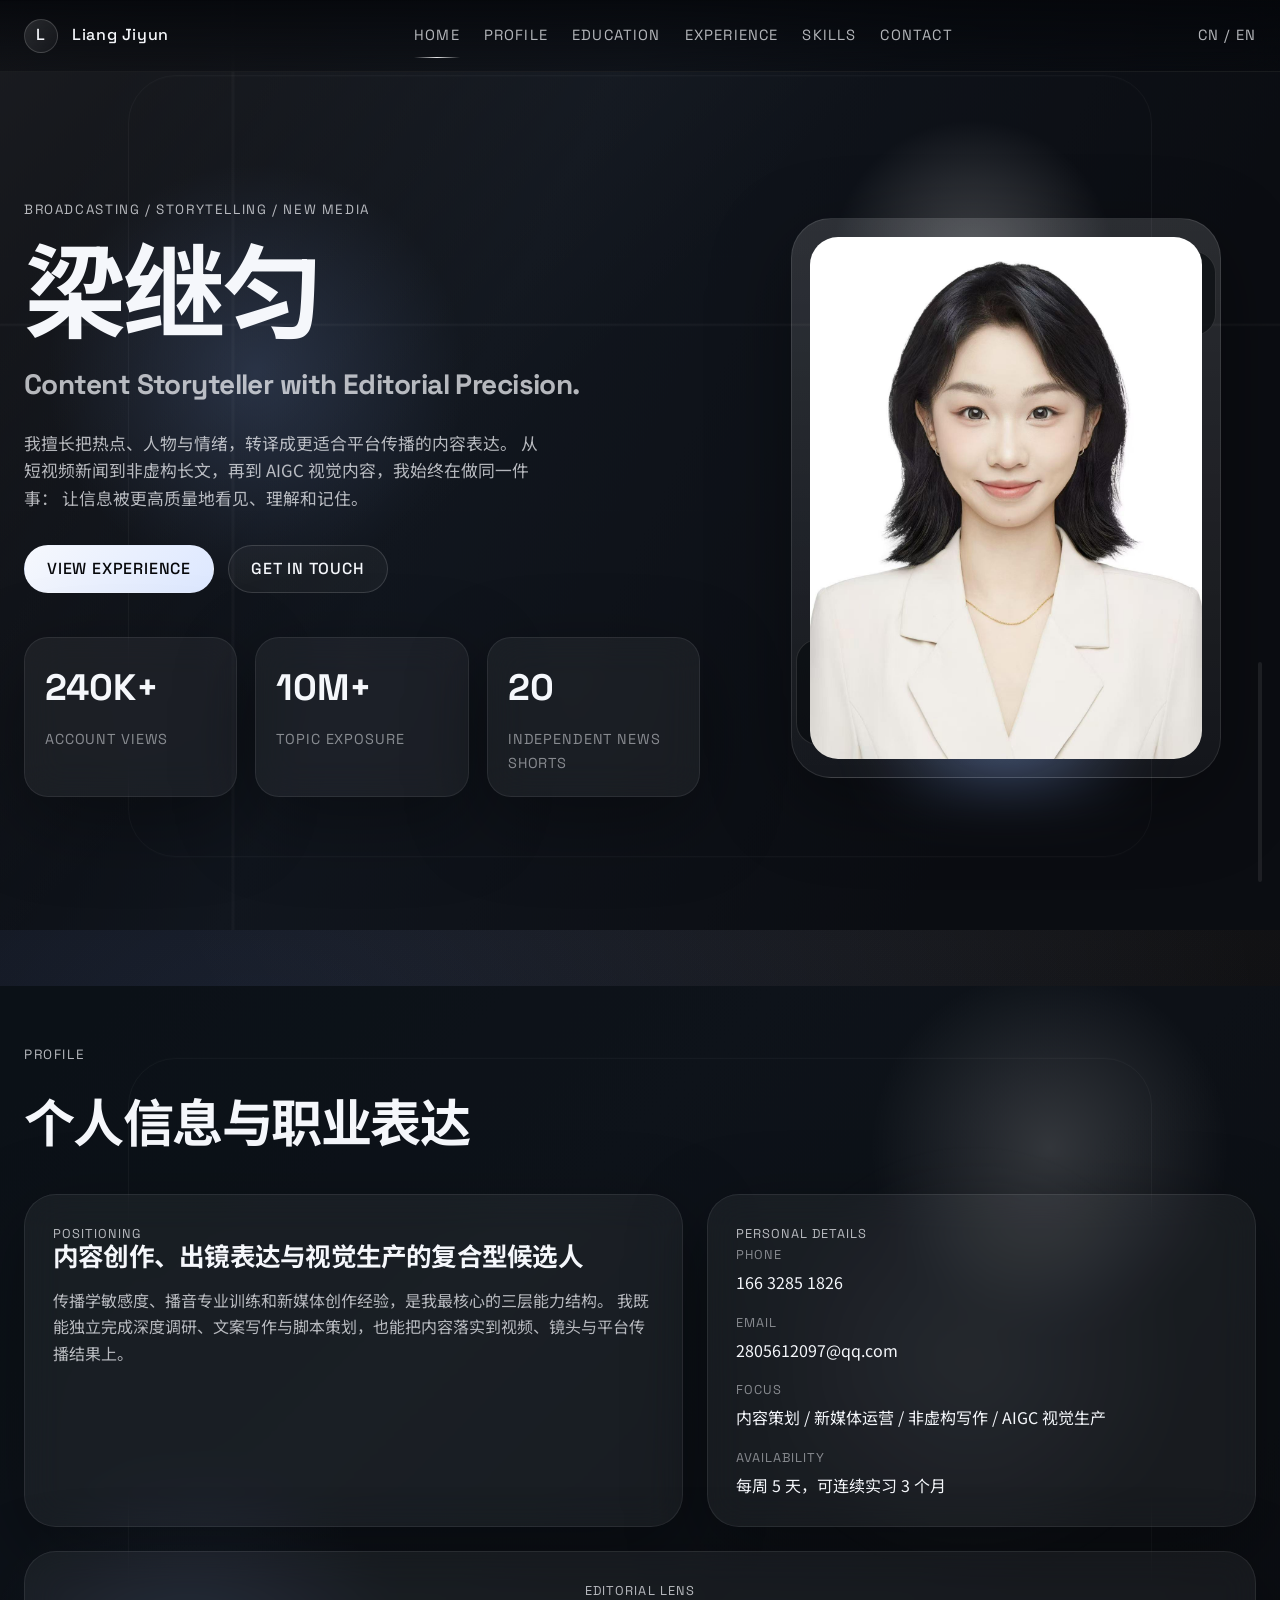
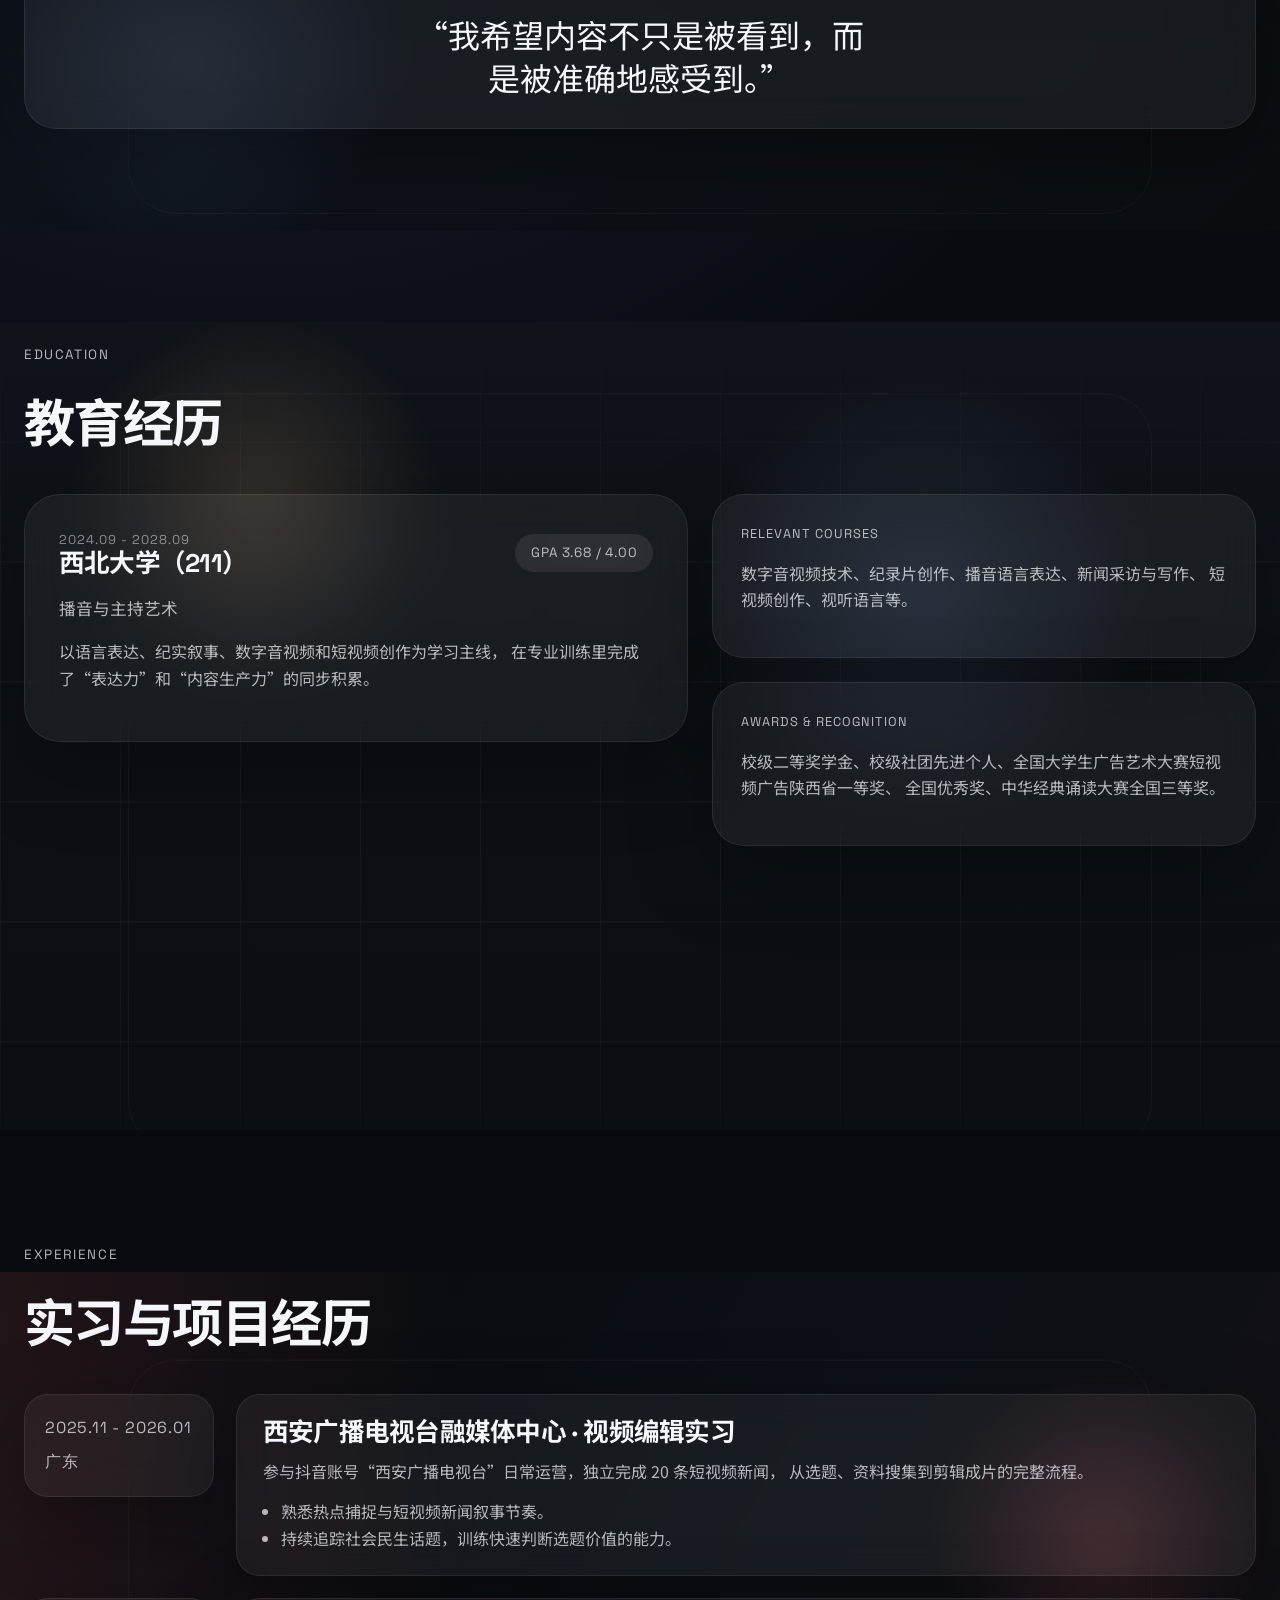
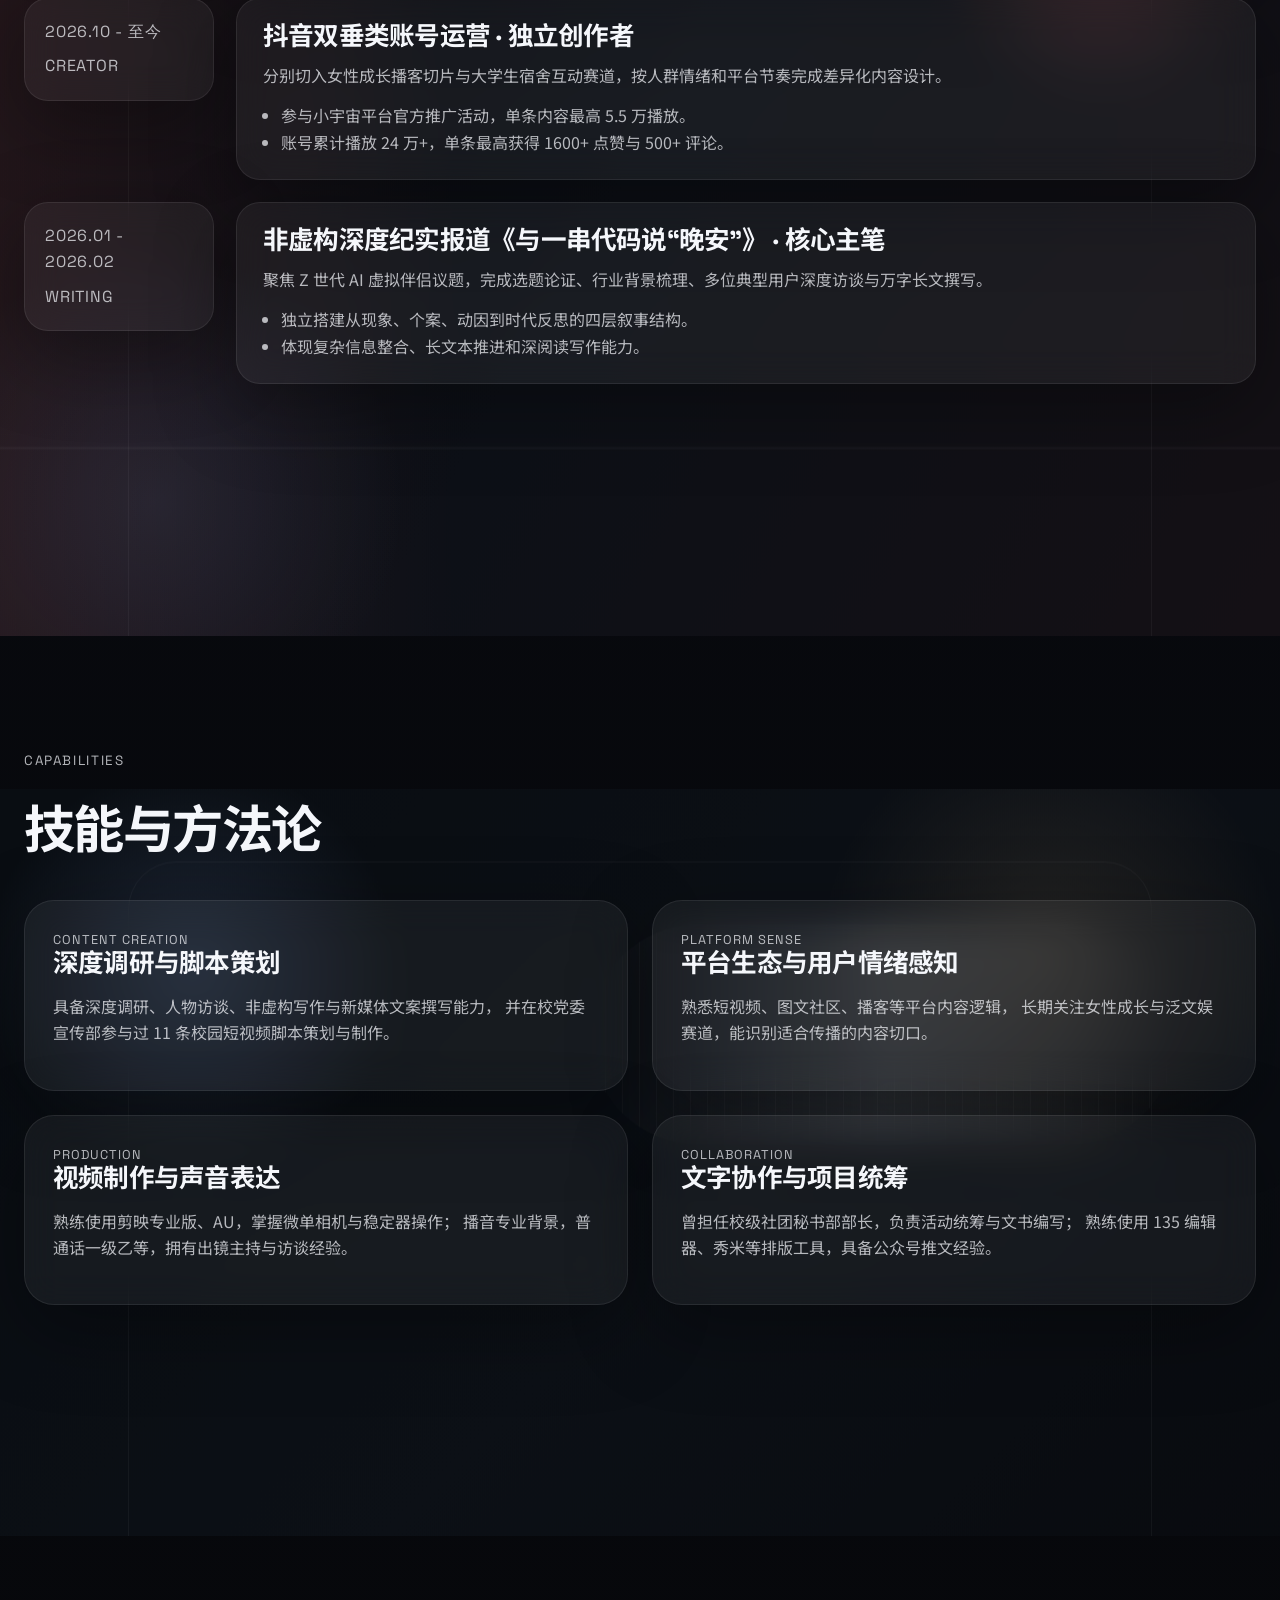
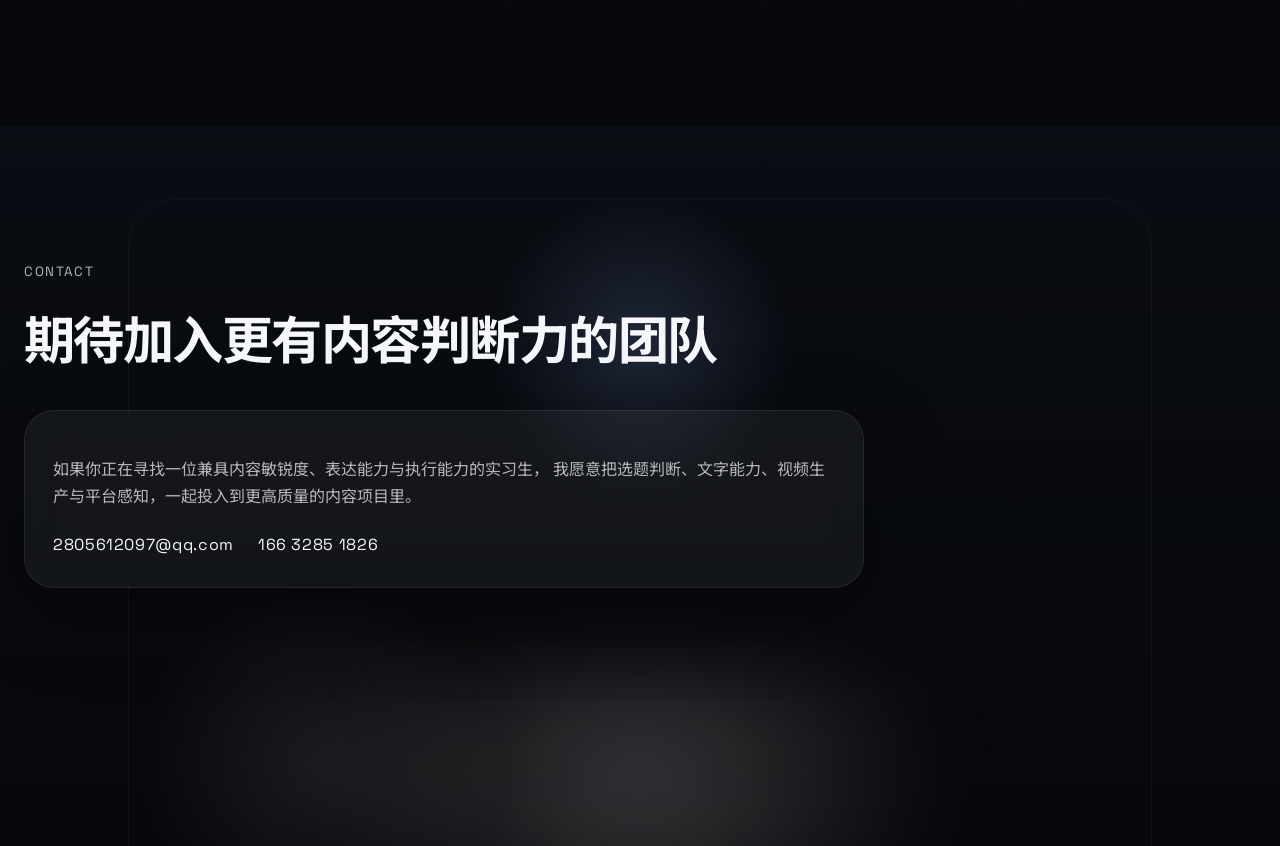
==== commit 8b33552b: "Deploy premium resume website" ====
--- a/index.html
+++ b/index.html
@@ -1,591 +1,354 @@
-<!DOCTYPE html>
+<!doctype html>
 <html lang="zh-CN">
   <head>
     <meta charset="UTF-8" />
-    <meta name="viewport" content="width=device-width, initial-scale=1.0" />
-    <title>梁继匀 | Visual Resume</title>
+    <meta
+      name="viewport"
+      content="width=device-width, initial-scale=1, viewport-fit=cover"
+    />
+    <title>梁继匀 | International Resume Site</title>
     <meta
       name="description"
-      content="梁继匀的 Apple 风格视觉简历官网，聚焦内容创作、新媒体运营、视频编辑、AIGC 视觉生产与非虚构写作。"
+      content="梁继匀的国际化官网风格网站简历，聚焦内容创作、播音表达、短视频运营与 AIGC 视觉生产。"
+    />
+    <link
+      rel="icon"
+      href="data:image/svg+xml,%3Csvg xmlns='http://www.w3.org/2000/svg' viewBox='0 0 64 64'%3E%3Crect width='64' height='64' rx='16' fill='%23090b10'/%3E%3Ctext x='50%25' y='54%25' text-anchor='middle' font-size='30' font-family='Arial, sans-serif' fill='%23f5f7fb'%3EL%3C/text%3E%3C/svg%3E"
+    />
+    <link rel="preconnect" href="https://fonts.googleapis.com" />
+    <link rel="preconnect" href="https://fonts.gstatic.com" crossorigin />
+    <link
+      href="https://fonts.googleapis.com/css2?family=Noto+Sans+SC:wght@400;500;600;700&family=Space+Grotesk:wght@400;500;700&display=swap"
+      rel="stylesheet"
     />
     <link rel="stylesheet" href="./styles.css" />
   </head>
   <body>
-    <a class="skip-link" href="#main-content">跳到正文</a>
-
-    <header class="site-header" id="site-header">
-      <a class="brand-mark" href="#hero">
-        <span class="brand-dot"></span>
+    <div class="page-noise" aria-hidden="true"></div>
+    <header class="site-header">
+      <a class="brand" href="#home" aria-label="返回首页">
+        <span class="brand-mark">L</span>
         <span class="brand-text">Liang Jiyun</span>
       </a>
-
-      <button
-        class="menu-toggle"
-        type="button"
-        aria-expanded="false"
-        aria-controls="mobile-nav"
-        aria-label="打开导航"
-      >
-        <span></span>
-        <span></span>
-      </button>
-
-      <nav class="site-nav" aria-label="主导航">
-        <a href="#experience">经历</a>
-        <a href="#projects">项目</a>
-        <a href="#skills">能力</a>
-        <a href="#evidence">证据</a>
-        <a href="#contact">联系</a>
+      <nav class="site-nav" aria-label="站点导航">
+        <a href="#home">Home</a>
+        <a href="#profile">Profile</a>
+        <a href="#education">Education</a>
+        <a href="#experience">Experience</a>
+        <a href="#skills">Skills</a>
+        <a href="#contact">Contact</a>
       </nav>
-
-      <div class="header-actions">
-        <button class="ghost-button" type="button" data-open-upload>
-          上传材料
-        </button>
-        <a class="pill-button pill-button-strong" href="#contact">联系我</a>
-      </div>
+      <div class="header-meta">CN / EN</div>
     </header>
 
-    <div class="mobile-nav-shell" id="mobile-nav" aria-hidden="true">
-      <div class="mobile-nav-scrim" data-close-menu></div>
-      <nav class="mobile-nav" aria-label="移动端导航">
-        <a href="#hero" data-close-menu>首页</a>
-        <a href="#experience" data-close-menu>经历</a>
-        <a href="#projects" data-close-menu>项目</a>
-        <a href="#skills" data-close-menu>能力</a>
-        <a href="#evidence" data-close-menu>证据</a>
-        <a href="#education" data-close-menu>教育</a>
-        <a href="#contact" data-close-menu>联系</a>
-        <button class="ghost-button mobile-upload-button" type="button" data-open-upload>
-          上传材料
-        </button>
-      </nav>
+    <main>
+      <section class="panel panel-hero" id="home">
+        <div class="panel-backdrop hero-backdrop" data-speed="0.08" aria-hidden="true"></div>
+        <div class="panel-shell hero-shell">
+          <div class="hero-copy" data-reveal>
+            <p class="eyebrow">Broadcasting / Storytelling / New Media</p>
+            <h1>
+              梁继匀
+              <span>Content Storyteller with Editorial Precision.</span>
+            </h1>
+            <p class="hero-summary">
+              我擅长把热点、人物与情绪，转译成更适合平台传播的内容表达。
+              从短视频新闻到非虚构长文，再到 AIGC 视觉内容，我始终在做同一件事：
+              让信息被更高质量地看见、理解和记住。
+            </p>
+            <div class="hero-actions">
+              <a class="button button-primary" href="#experience">View Experience</a>
+              <a class="button button-secondary" href="#contact">Get In Touch</a>
+            </div>
+            <ul class="metric-row" aria-label="关键数据">
+              <li>
+                <strong>240K+</strong>
+                <span>Account Views</span>
+              </li>
+              <li>
+                <strong>10M+</strong>
+                <span>Topic Exposure</span>
+              </li>
+              <li>
+                <strong>20</strong>
+                <span>Independent News Shorts</span>
+              </li>
+            </ul>
+          </div>
+
+          <div class="hero-stage" data-reveal>
+            <div class="portrait-wrap">
+              <div class="portrait-glow" aria-hidden="true"></div>
+              <img
+                src="./assets/profile-photo.jpg"
+                alt="梁继匀个人照片"
+                class="portrait"
+                loading="eager"
+                width="1280"
+                height="1706"
+              />
+            </div>
+            <div class="floating-card floating-card-top">
+              <p>Open to Internship</p>
+              <strong>每周 5 天，可实习 3 个月</strong>
+            </div>
+            <div class="floating-card floating-card-bottom">
+              <p>Northwest University</p>
+              <strong>Broadcasting & Hosting Arts</strong>
+            </div>
+          </div>
+        </div>
+      </section>
+
+      <section class="panel panel-profile" id="profile">
+        <div class="panel-backdrop profile-backdrop" data-speed="0.06" aria-hidden="true"></div>
+        <div class="panel-shell">
+          <div class="section-heading" data-reveal>
+            <p class="eyebrow">Profile</p>
+            <h2>个人信息与职业表达</h2>
+          </div>
+
+          <div class="profile-grid">
+            <article class="glass-card statement-card" data-reveal>
+              <p class="card-kicker">Positioning</p>
+              <h3>内容创作、出镜表达与视觉生产的复合型候选人</h3>
+              <p>
+                传播学敏感度、播音专业训练和新媒体创作经验，是我最核心的三层能力结构。
+                我既能独立完成深度调研、文案写作与脚本策划，也能把内容落实到视频、镜头与平台传播结果上。
+              </p>
+            </article>
+
+            <article class="glass-card identity-card" data-reveal>
+              <p class="card-kicker">Personal Details</p>
+              <dl>
+                <div>
+                  <dt>Phone</dt>
+                  <dd><a href="tel:16632851826">166 3285 1826</a></dd>
+                </div>
+                <div>
+                  <dt>Email</dt>
+                  <dd><a href="mailto:2805612097@qq.com">2805612097@qq.com</a></dd>
+                </div>
+                <div>
+                  <dt>Focus</dt>
+                  <dd>内容策划 / 新媒体运营 / 非虚构写作 / AIGC 视觉生产</dd>
+                </div>
+                <div>
+                  <dt>Availability</dt>
+                  <dd>每周 5 天，可连续实习 3 个月</dd>
+                </div>
+              </dl>
+            </article>
+
+            <article class="glass-card quote-card" data-reveal>
+              <p class="card-kicker">Editorial Lens</p>
+              <blockquote>
+                “我希望内容不只是被看到，而是被准确地感受到。”
+              </blockquote>
+            </article>
+          </div>
+        </div>
+      </section>
+
+      <section class="panel panel-education" id="education">
+        <div class="panel-backdrop education-backdrop" data-speed="0.05" aria-hidden="true"></div>
+        <div class="panel-shell">
+          <div class="section-heading" data-reveal>
+            <p class="eyebrow">Education</p>
+            <h2>教育经历</h2>
+          </div>
+
+          <div class="education-layout">
+            <article class="feature-card" data-reveal>
+              <div class="feature-head">
+                <div>
+                  <p class="card-kicker">2024.09 - 2028.09</p>
+                  <h3>西北大学（211）</h3>
+                </div>
+                <span class="pill">GPA 3.68 / 4.00</span>
+              </div>
+              <p class="feature-role">播音与主持艺术</p>
+              <p class="feature-copy">
+                以语言表达、纪实叙事、数字音视频和短视频创作为学习主线，
+                在专业训练里完成了“表达力”和“内容生产力”的同步积累。
+              </p>
+            </article>
+
+            <div class="detail-stack">
+              <article class="glass-card" data-reveal>
+                <p class="card-kicker">Relevant Courses</p>
+                <p>
+                  数字音视频技术、纪录片创作、播音语言表达、新闻采访与写作、
+                  短视频创作、视听语言等。
+                </p>
+              </article>
+
+              <article class="glass-card" data-reveal>
+                <p class="card-kicker">Awards & Recognition</p>
+                <p>
+                  校级二等奖学金、校级社团先进个人、全国大学生广告艺术大赛短视频广告陕西省一等奖、
+                  全国优秀奖、中华经典诵读大赛全国三等奖。
+                </p>
+              </article>
+            </div>
+          </div>
+        </div>
+      </section>
+
+      <section class="panel panel-experience" id="experience">
+        <div class="panel-backdrop experience-backdrop" data-speed="0.05" aria-hidden="true"></div>
+        <div class="panel-shell">
+          <div class="section-heading" data-reveal>
+            <p class="eyebrow">Experience</p>
+            <h2>实习与项目经历</h2>
+          </div>
+
+          <div class="timeline">
+            <article class="timeline-item" data-reveal>
+              <div class="timeline-meta">
+                <span>2025.11 - 2026.01</span>
+                <span>广东</span>
+              </div>
+              <div class="timeline-content">
+                <h3>西安广播电视台融媒体中心 · 视频编辑实习</h3>
+                <p>
+                  参与抖音账号“西安广播电视台”日常运营，独立完成 20 条短视频新闻，
+                  从选题、资料搜集到剪辑成片的完整流程。
+                </p>
+                <ul>
+                  <li>熟悉热点捕捉与短视频新闻叙事节奏。</li>
+                  <li>持续追踪社会民生话题，训练快速判断选题价值的能力。</li>
+                </ul>
+              </div>
+            </article>
+
+            <article class="timeline-item" data-reveal>
+              <div class="timeline-meta">
+                <span>2026.10 - 至今</span>
+                <span>Creator</span>
+              </div>
+              <div class="timeline-content">
+                <h3>抖音双垂类账号运营 · 独立创作者</h3>
+                <p>
+                  分别切入女性成长播客切片与大学生宿舍互动赛道，按人群情绪和平台节奏完成差异化内容设计。
+                </p>
+                <ul>
+                  <li>参与小宇宙平台官方推广活动，单条内容最高 5.5 万播放。</li>
+                  <li>账号累计播放 24 万+，单条最高获得 1600+ 点赞与 500+ 评论。</li>
+                </ul>
+              </div>
+            </article>
+
+            <article class="timeline-item" data-reveal>
+              <div class="timeline-meta">
+                <span>2026.01 - 2026.02</span>
+                <span>Writing</span>
+              </div>
+              <div class="timeline-content">
+                <h3>非虚构深度纪实报道《与一串代码说“晚安”》 · 核心主笔</h3>
+                <p>
+                  聚焦 Z 世代 AI 虚拟伴侣议题，完成选题论证、行业背景梳理、多位典型用户深度访谈与万字长文撰写。
+                </p>
+                <ul>
+                  <li>独立搭建从现象、个案、动因到时代反思的四层叙事结构。</li>
+                  <li>体现复杂信息整合、长文本推进和深阅读写作能力。</li>
+                </ul>
+              </div>
+            </article>
+
+            <article class="timeline-item" data-reveal>
+              <div class="timeline-meta">
+                <span>2026.04 - 2026.05</span>
+                <span>AIGC</span>
+              </div>
+              <div class="timeline-content">
+                <h3>AIGC 文旅漫剧《丝路信使》 · AIGC 视觉生产成员</h3>
+                <p>
+                  参与陕西省首部县域全 AIGC 文旅短剧视觉素材制作，负责场景生图、角色立绘、动态视频生成与瑕疵修复。
+                </p>
+                <ul>
+                  <li>短剧于红果短剧平台完整上线。</li>
+                  <li>配套内容全网话题曝光 1000 万+，吸引游客 20 万人次。</li>
+                </ul>
+              </div>
+            </article>
+          </div>
+        </div>
+      </section>
+
+      <section class="panel panel-skills" id="skills">
+        <div class="panel-backdrop skills-backdrop" data-speed="0.04" aria-hidden="true"></div>
+        <div class="panel-shell">
+          <div class="section-heading" data-reveal>
+            <p class="eyebrow">Capabilities</p>
+            <h2>技能与方法论</h2>
+          </div>
+
+          <div class="skill-grid">
+            <article class="skill-card" data-reveal>
+              <p class="card-kicker">Content Creation</p>
+              <h3>深度调研与脚本策划</h3>
+              <p>
+                具备深度调研、人物访谈、非虚构写作与新媒体文案撰写能力，
+                并在校党委宣传部参与过 11 条校园短视频脚本策划与制作。
+              </p>
+            </article>
+
+            <article class="skill-card" data-reveal>
+              <p class="card-kicker">Platform Sense</p>
+              <h3>平台生态与用户情绪感知</h3>
+              <p>
+                熟悉短视频、图文社区、播客等平台内容逻辑，
+                长期关注女性成长与泛文娱赛道，能识别适合传播的内容切口。
+              </p>
+            </article>
+
+            <article class="skill-card" data-reveal>
+              <p class="card-kicker">Production</p>
+              <h3>视频制作与声音表达</h3>
+              <p>
+                熟练使用剪映专业版、AU，掌握微单相机与稳定器操作；
+                播音专业背景，普通话一级乙等，拥有出镜主持与访谈经验。
+              </p>
+            </article>
+
+            <article class="skill-card" data-reveal>
+              <p class="card-kicker">Collaboration</p>
+              <h3>文字协作与项目统筹</h3>
+              <p>
+                曾担任校级社团秘书部部长，负责活动统筹与文书编写；
+                熟练使用 135 编辑器、秀米等排版工具，具备公众号推文经验。
+              </p>
+            </article>
+          </div>
+        </div>
+      </section>
+
+      <section class="panel panel-contact" id="contact">
+        <div class="panel-backdrop contact-backdrop" data-speed="0.04" aria-hidden="true"></div>
+        <div class="panel-shell contact-shell">
+          <div class="section-heading" data-reveal>
+            <p class="eyebrow">Contact</p>
+            <h2>期待加入更有内容判断力的团队</h2>
+          </div>
+
+          <article class="contact-card" data-reveal>
+            <p>
+              如果你正在寻找一位兼具内容敏锐度、表达能力与执行能力的实习生，
+              我愿意把选题判断、文字能力、视频生产与平台感知，一起投入到更高质量的内容项目里。
+            </p>
+            <div class="contact-links">
+              <a href="mailto:2805612097@qq.com">2805612097@qq.com</a>
+              <a href="tel:16632851826">166 3285 1826</a>
+            </div>
+          </article>
+        </div>
+      </section>
+    </main>
+
+    <div class="scroll-progress" aria-hidden="true">
+      <span class="scroll-progress-bar"></span>
     </div>
-
-    <div class="progress-rail" aria-hidden="true">
-      <span class="progress-line"></span>
-      <a class="progress-dot is-active" href="#hero"></a>
-      <a class="progress-dot" href="#experience"></a>
-      <a class="progress-dot" href="#projects"></a>
-      <a class="progress-dot" href="#skills"></a>
-      <a class="progress-dot" href="#evidence"></a>
-      <a class="progress-dot" href="#education"></a>
-      <a class="progress-dot" href="#contact"></a>
-    </div>
-
-    <main id="main-content">
-      <section class="panel panel-hero active-panel" id="hero" data-panel>
-        <div class="panel-backdrop panel-backdrop-portrait" data-parallax="0.16">
-          <div class="backdrop-image image-portrait"></div>
-          <div class="backdrop-glow"></div>
-          <div class="backdrop-grid"></div>
-        </div>
-        <div class="panel-overlay"></div>
-        <div class="panel-content hero-content">
-          <p class="eyebrow reveal">Visual Resume / International Creator Profile</p>
-          <h1 class="hero-name reveal reveal-delay-1">梁继匀</h1>
-          <p class="hero-role reveal reveal-delay-2">
-            Content Creator · Video Editor · AIGC Visual Producer
-          </p>
-          <div class="tag-cluster reveal reveal-delay-3" aria-label="个人标签">
-            <span>西北大学</span>
-            <span>播音与主持艺术</span>
-            <span>新媒体运营</span>
-            <span>非虚构写作</span>
-            <span>视频编辑</span>
-          </div>
-          <div class="hero-meta reveal reveal-delay-4">
-            <div>
-              <strong>GPA 3.68 / 4.00</strong>
-              <span>前 25% / 视觉叙事与传播表达并重</span>
-            </div>
-            <div>
-              <strong>每周 5 天</strong>
-              <span>可实习三个月 / 支持内容、视频与视觉协作</span>
-            </div>
-          </div>
-          <div class="hero-actions reveal reveal-delay-5">
-            <a class="pill-button pill-button-strong" href="#experience">查看经历</a>
-            <a class="pill-button" href="#" id="resume-download">下载 PDF 简历</a>
-            <a class="pill-button" href="#contact">联系我</a>
-          </div>
-        </div>
-      </section>
-
-      <section class="panel panel-banner" id="experience" data-panel>
-        <div class="panel-backdrop panel-backdrop-landscape" data-parallax="0.12">
-          <div class="backdrop-image image-media-center"></div>
-        </div>
-        <div class="panel-overlay panel-overlay-heavy"></div>
-        <div class="panel-content panel-content-wide">
-          <div class="section-heading">
-            <p class="eyebrow">Media Experience</p>
-            <h2>西安广播电视台融媒体中心 · 视频编辑实习</h2>
-          </div>
-          <div class="experience-layout">
-            <div class="experience-copy">
-              <p>
-                在融媒体工作环境里完成短视频新闻的完整生产链路，训练选题判断、热点捕捉、事实提炼与面向平台的表达能力。
-              </p>
-            </div>
-            <ul class="experience-points">
-              <li>参与抖音账号“西安广播电视台”日常运营</li>
-              <li>独立完成 20 条短视频新闻</li>
-              <li>覆盖选题、资料搜集、剪辑成片全流程</li>
-              <li>训练热点捕捉、选题判断与信息提炼能力</li>
-            </ul>
-          </div>
-          <div class="tag-cluster tag-cluster-compact" aria-label="实习流程">
-            <span>选题</span>
-            <span>搜集</span>
-            <span>剪辑</span>
-            <span>成片</span>
-            <span>发布</span>
-          </div>
-        </div>
-      </section>
-
-      <section class="panel panel-project-intro" id="projects" data-panel>
-        <div class="panel-content panel-content-wide">
-          <div class="section-heading section-heading-light">
-            <p class="eyebrow">Projects</p>
-            <h2>项目不是卡片堆叠，而是三段连续的视觉叙事。</h2>
-          </div>
-          <div class="project-intro-meta">
-            <p>
-              让每一屏只讲一个重点: 平台表达、深度写作、AIGC 视觉生产。用大图、数据和标签去讲清楚简历，而不是把信息塞成表格。
-            </p>
-            <div class="project-jump-list" aria-label="项目章节导航">
-              <a href="#project-01">01 抖音账号运营</a>
-              <a href="#project-02">02 非虚构纪实</a>
-              <a href="#project-03">03 AIGC 文旅漫剧</a>
-            </div>
-          </div>
-        </div>
-      </section>
-
-      <section class="panel panel-project-chapter" id="project-01" data-panel>
-        <div class="panel-backdrop panel-backdrop-landscape" data-parallax="0.12">
-          <div class="project-media project-media-dark"></div>
-        </div>
-        <div class="panel-overlay panel-overlay-heavy"></div>
-        <div class="panel-content panel-content-wide chapter-layout">
-          <div class="chapter-label">
-            <span>Project 01</span>
-            <span>Independent Creator</span>
-          </div>
-          <div class="project-copy">
-            <p class="project-kicker">Independent Creator</p>
-            <h3>抖音双垂类账号运营</h3>
-            <p class="chapter-summary">
-              用内容节奏感、平台语感和情绪洞察，把女性成长、播客切片与宿舍互动题材转化成可传播、可讨论、可持续迭代的短视频表达。
-            </p>
-            <div class="data-strip">
-              <div class="data-item">
-                <strong data-count="240000">0</strong>
-                <span>累计播放</span>
-              </div>
-              <div class="data-item">
-                <strong data-count="55000">0</strong>
-                <span>单条最高播放</span>
-              </div>
-              <div class="data-item">
-                <strong data-count="1600">0</strong>
-                <span>最高点赞</span>
-              </div>
-              <div class="data-item">
-                <strong data-count="500">0</strong>
-                <span>最高评论</span>
-              </div>
-            </div>
-            <div class="tag-cluster tag-cluster-compact">
-              <span>女性成长</span>
-              <span>播客切片</span>
-              <span>宿舍互动</span>
-              <span>IP 热点</span>
-            </div>
-          </div>
-        </div>
-      </section>
-
-      <section class="panel panel-project-chapter" id="project-02" data-panel>
-        <div class="panel-backdrop panel-backdrop-landscape" data-parallax="0.12">
-          <div class="project-media project-media-writing"></div>
-        </div>
-        <div class="panel-overlay panel-overlay-heavy"></div>
-        <div class="panel-content panel-content-wide chapter-layout">
-          <div class="chapter-label">
-            <span>Project 02</span>
-            <span>Longform Nonfiction</span>
-          </div>
-          <div class="project-copy">
-            <p class="project-kicker">Nonfiction Deep Report</p>
-            <h3>《与一串代码说“晚安”》</h3>
-            <p class="chapter-summary">
-              从个体依赖、情感替代与时代焦虑切入，围绕 AI 虚拟伴侣这一议题完成深度采访与纪实写作，用结构让复杂问题被读懂。
-            </p>
-            <ul class="project-bullets">
-              <li>Z 世代 AI 虚拟伴侣议题</li>
-              <li>多位典型用户深度访谈</li>
-              <li>万字纪实长文</li>
-              <li>现象、个案、动因、时代反思四层结构</li>
-            </ul>
-          </div>
-        </div>
-      </section>
-
-      <section class="panel panel-project-chapter" id="project-03" data-panel>
-        <div class="panel-backdrop panel-backdrop-landscape" data-parallax="0.12">
-          <div class="project-media project-media-aigc"></div>
-        </div>
-        <div class="panel-overlay panel-overlay-heavy"></div>
-        <div class="panel-content panel-content-wide chapter-layout">
-          <div class="chapter-label">
-            <span>Project 03</span>
-            <span>AIGC Visual Production</span>
-          </div>
-          <div class="project-copy">
-            <p class="project-kicker">AIGC Visual Production</p>
-            <h3>《丝路信使》文旅漫剧</h3>
-            <p class="chapter-summary">
-              以文旅传播为目标，把角色、场景、平台传播和地方节庆叙事合并到一个 AIGC 项目里，让视觉生产直接参与流量与线下转化。
-            </p>
-            <div class="data-strip">
-              <div class="data-item">
-                <strong>红果</strong>
-                <span>短剧平台上线</span>
-              </div>
-              <div class="data-item">
-                <strong data-count="10000000">0</strong>
-                <span>全网曝光</span>
-              </div>
-              <div class="data-item">
-                <strong data-count="200000">0</strong>
-                <span>带动游客</span>
-              </div>
-              <div class="data-item">
-                <strong>陕西县域</strong>
-                <span>AIGC 文旅示范案例</span>
-              </div>
-            </div>
-            <ul class="project-bullets">
-              <li>陕西县域 AIGC 文旅示范案例</li>
-              <li>红果短剧平台上线</li>
-              <li>话题曝光 1000 万+</li>
-              <li>助力槐花季吸引游客 20 万人次</li>
-            </ul>
-          </div>
-        </div>
-      </section>
-
-      <section class="panel panel-light" id="skills" data-panel>
-        <div class="panel-content panel-content-tight">
-          <div class="section-heading">
-            <p class="eyebrow">Skills</p>
-            <h2>不是技能表，而是一套能直接投入内容生产的能力系统。</h2>
-          </div>
-          <div class="skill-matrix">
-            <article class="skill-block">
-              <h3>内容创作</h3>
-              <p>调研、访谈、非虚构写作、新媒体文案</p>
-              <div class="tag-cluster tag-cluster-compact">
-                <span>调研</span>
-                <span>访谈</span>
-                <span>纪实写作</span>
-                <span>新媒体文案</span>
-              </div>
-            </article>
-            <article class="skill-block">
-              <h3>平台感知</h3>
-              <p>短视频、图文社区、播客、女性成长、泛文娱</p>
-              <div class="tag-cluster tag-cluster-compact">
-                <span>短视频</span>
-                <span>图文社区</span>
-                <span>播客切片</span>
-                <span>泛文娱</span>
-              </div>
-            </article>
-            <article class="skill-block">
-              <h3>视频制作</h3>
-              <p>剪映专业版、AU、微单、稳定器、独立成片</p>
-              <div class="tag-cluster tag-cluster-compact">
-                <span>剪映专业版</span>
-                <span>AU</span>
-                <span>微单</span>
-                <span>稳定器</span>
-              </div>
-            </article>
-            <article class="skill-block">
-              <h3>AIGC 视觉</h3>
-              <p>场景生图、角色立绘、动态视频生成、画风统一</p>
-              <div class="tag-cluster tag-cluster-compact">
-                <span>场景生图</span>
-                <span>角色立绘</span>
-                <span>动态视频</span>
-                <span>画风统一</span>
-              </div>
-            </article>
-            <article class="skill-block">
-              <h3>出镜表达</h3>
-              <p>播音专业、普通话一级乙等、主持与访谈</p>
-              <div class="tag-cluster tag-cluster-compact">
-                <span>普通话一级乙等</span>
-                <span>主持</span>
-                <span>访谈</span>
-                <span>表达训练</span>
-              </div>
-            </article>
-          </div>
-        </div>
-      </section>
-
-      <section class="panel panel-evidence" id="evidence" data-panel>
-        <div class="panel-content panel-content-wide">
-          <div class="section-heading section-heading-light">
-            <p class="eyebrow">Evidence Wall</p>
-            <h2>让截图、数据、拍摄现场和二维码一起构成可信证据。</h2>
-          </div>
-
-          <div class="evidence-mosaic" id="evidence-grid">
-            <button
-              class="evidence-card evidence-card-large"
-              type="button"
-              data-lightbox-title="视频新闻成片 / Placeholder"
-              data-lightbox-description="这里可放代表性视频封面、采访现场图或个人形象照。"
-            >
-              <span class="evidence-bg evidence-bg-news"></span>
-              <span class="evidence-caption">
-                <strong>视频新闻成片</strong>
-                <em>采访、成片与平台化表达</em>
-              </span>
-            </button>
-
-            <button
-              class="evidence-card"
-              type="button"
-              data-lightbox-title="抖音数据截图 / Placeholder"
-              data-lightbox-description="放置播放、互动和评论数据截图，支持 hover 和点击预览。"
-            >
-              <span class="evidence-bg evidence-bg-data"></span>
-              <span class="evidence-caption">
-                <strong>播放与互动数据</strong>
-                <em>24 万+ 播放 / 1600+ 点赞</em>
-              </span>
-            </button>
-
-            <button
-              class="evidence-card"
-              type="button"
-              data-lightbox-title="非虚构长文 / Placeholder"
-              data-lightbox-description="用于放置纪实报道版面、采访手稿、长文封面等证据。"
-            >
-              <span class="evidence-bg evidence-bg-essay"></span>
-              <span class="evidence-caption">
-                <strong>非虚构纪实报道</strong>
-                <em>深访、结构、时代观察</em>
-              </span>
-            </button>
-
-            <button
-              class="evidence-card evidence-card-tall"
-              type="button"
-              data-lightbox-title="AIGC 项目截图 / Placeholder"
-              data-lightbox-description="适合放角色立绘、分镜、平台上线图和项目封面。"
-            >
-              <span class="evidence-bg evidence-bg-aigc"></span>
-              <span class="evidence-caption">
-                <strong>AIGC 文旅漫剧</strong>
-                <em>视觉统一 / 平台上线 / 传播效果</em>
-              </span>
-            </button>
-
-            <button
-              class="evidence-card evidence-card-qr"
-              type="button"
-              data-lightbox-title="二维码 / Placeholder"
-              data-lightbox-description="扫码查看作品。后续可上传真实二维码并自动加入证据墙。"
-            >
-              <span class="evidence-bg evidence-bg-qr"></span>
-              <span class="evidence-caption">
-                <strong>扫码查看作品</strong>
-                <em>二维码 hover 显示说明</em>
-              </span>
-            </button>
-
-            <button
-              class="evidence-card evidence-card-wide"
-              type="button"
-              data-lightbox-title="推文与内容截图 / Placeholder"
-              data-lightbox-description="适合放公众号推文、图文封面、选题排版或平台详情页。"
-            >
-              <span class="evidence-bg evidence-bg-editorial"></span>
-              <span class="evidence-caption">
-                <strong>推文与图文内容</strong>
-                <em>标题感、节奏感与版式判断</em>
-              </span>
-            </button>
-
-            <button
-              class="evidence-card"
-              type="button"
-              data-lightbox-title="采访与拍摄现场 / Placeholder"
-              data-lightbox-description="适合放采访现场、拍摄工作流、器材或幕后过程记录。"
-            >
-              <span class="evidence-bg evidence-bg-field"></span>
-              <span class="evidence-caption">
-                <strong>采访与拍摄现场</strong>
-                <em>选题执行 / 拍摄调度 / 现场表达</em>
-              </span>
-            </button>
-
-            <button
-              class="evidence-card"
-              type="button"
-              data-lightbox-title="作品封面与视觉概念 / Placeholder"
-              data-lightbox-description="可替换为项目封面、角色设定图或系列作品视觉主图。"
-            >
-              <span class="evidence-bg evidence-bg-cover"></span>
-              <span class="evidence-caption">
-                <strong>作品封面与概念图</strong>
-                <em>可作为系列作品的记忆点入口</em>
-              </span>
-            </button>
-          </div>
-        </div>
-      </section>
-
-      <section class="panel panel-light panel-education" id="education" data-panel>
-        <div class="panel-content education-layout">
-          <div class="section-heading">
-            <p class="eyebrow">Education &amp; Awards</p>
-            <h2>教育背景与奖项，不做表格，做成简洁但有分量的信息排版。</h2>
-          </div>
-          <div class="education-details">
-            <div class="edu-card">
-              <h3>西北大学（211）</h3>
-              <p>播音与主持艺术</p>
-              <p>2024.09 - 2028.09</p>
-              <p>GPA：3.68 / 4.00（前 25%）</p>
-            </div>
-            <div class="edu-card">
-              <h3>相关课程</h3>
-              <div class="tag-cluster tag-cluster-compact">
-                <span>数字音视频技术</span>
-                <span>纪录片创作</span>
-                <span>播音语言表达</span>
-                <span>新闻采访与写作</span>
-                <span>短视频创作</span>
-                <span>视听语言</span>
-              </div>
-            </div>
-            <div class="edu-card">
-              <h3>荣誉与奖项</h3>
-              <div class="tag-cluster tag-cluster-compact">
-                <span>校级二等奖学金</span>
-                <span>校级社团先进个人</span>
-                <span>全国大学生广告艺术大赛陕西省一等奖</span>
-                <span>全国优秀奖</span>
-                <span>中华经典诵读大赛全国三等奖</span>
-              </div>
-            </div>
-          </div>
-        </div>
-      </section>
-
-      <section class="panel panel-contact" id="contact" data-panel>
-        <div class="panel-backdrop panel-backdrop-footer" data-parallax="0.08">
-          <div class="backdrop-image image-contact"></div>
-        </div>
-        <div class="panel-overlay panel-overlay-heavy"></div>
-        <div class="panel-content contact-layout">
-          <div class="section-heading section-heading-light">
-            <p class="eyebrow">Contact</p>
-            <h2>梁继匀</h2>
-            <p class="contact-summary">
-              手机：16632851826 · 邮箱：2805612097@qq.com · 可实习：每周 5 天，可实习三个月
-            </p>
-          </div>
-          <div class="contact-actions">
-            <a class="pill-button pill-button-strong" href="#" id="resume-download-footer">下载 PDF 简历</a>
-            <a class="pill-button" href="mailto:2805612097@qq.com">发送邮件</a>
-            <a class="pill-button" href="#evidence">查看项目材料</a>
-          </div>
-        </div>
-      </section>
-    </main>
-
-    <aside class="upload-drawer" id="upload-drawer" aria-hidden="true">
-      <div class="drawer-scrim" data-close-upload></div>
-      <div class="drawer-panel" role="dialog" aria-modal="true" aria-labelledby="upload-title">
-        <button class="drawer-close" type="button" aria-label="关闭上传面板" data-close-upload>
-          <span></span>
-          <span></span>
-        </button>
-        <p class="eyebrow">Upload Materials</p>
-        <h2 id="upload-title">轻量上传面板</h2>
-        <p class="drawer-intro">
-          上传头像、PDF 简历、项目截图、视频截图、数据截图、推文截图或二维码。图片会自动加入 Evidence 作品证据墙，PDF 会更新下载按钮。
-        </p>
-
-        <form class="upload-form" id="upload-form">
-          <label class="upload-field">
-            <span>材料类型</span>
-            <select id="upload-type">
-              <option value="project">项目截图 / 作品图</option>
-              <option value="avatar">头像 / Hero 背景图</option>
-              <option value="data">数据截图</option>
-              <option value="article">推文截图 / 图文内容</option>
-              <option value="qr">二维码</option>
-              <option value="cover">作品封面</option>
-            </select>
-          </label>
-
-          <label class="upload-field">
-            <span>选择项目归属</span>
-            <select id="upload-project">
-              <option value="通用作品">通用作品</option>
-              <option value="抖音双垂类账号运营">抖音双垂类账号运营</option>
-              <option value="与一串代码说晚安">与一串代码说“晚安”</option>
-              <option value="丝路信使">丝路信使</option>
-            </select>
-          </label>
-
-          <label class="upload-field">
-            <span>上传图片材料</span>
-            <input
-              id="image-upload"
-              type="file"
-              accept="image/png,image/jpeg,image/webp"
-              multiple
-            />
-          </label>
-
-          <label class="upload-field">
-            <span>上传 PDF 简历</span>
-            <input id="pdf-upload" type="file" accept="application/pdf" />
-          </label>
-
-          <p class="upload-hint">
-            上传头像会自动替换首屏背景图；上传二维码会以“扫码查看作品”的形式加入证据墙。
-          </p>
-
-          <button class="pill-button pill-button-strong upload-submit" type="submit">
-            应用到证据墙
-          </button>
-        </form>
-
-        <div class="upload-feedback" id="upload-feedback" aria-live="polite"></div>
-      </div>
-    </aside>
-
-    <dialog class="lightbox" id="lightbox">
-      <button class="lightbox-close" type="button" aria-label="关闭预览">关闭</button>
-      <div class="lightbox-media" id="lightbox-media"></div>
-      <div class="lightbox-copy">
-        <h3 id="lightbox-title"></h3>
-        <p id="lightbox-description"></p>
-      </div>
-    </dialog>
 
     <script src="./script.js"></script>
   </body>
--- a/styles.css
+++ b/styles.css
@@ -1,32 +1,22 @@
-@import url("https://fonts.googleapis.com/css2?family=Inter:wght@300;400;500;600;700;800&family=Playfair+Display:wght@500;600;700&display=swap");
-
 :root {
   --bg: #06070a;
-  --bg-soft: #0d1017;
-  --surface: rgba(10, 12, 18, 0.72);
-  --surface-strong: rgba(14, 18, 28, 0.92);
-  --surface-light: #f4f5f7;
-  --text: #f7f8fb;
-  --text-dim: rgba(247, 248, 251, 0.7);
-  --text-dark: #0f1116;
-  --text-dark-dim: rgba(15, 17, 22, 0.62);
+  --bg-soft: #101319;
+  --panel: rgba(255, 255, 255, 0.06);
+  --panel-strong: rgba(255, 255, 255, 0.1);
   --line: rgba(255, 255, 255, 0.12);
-  --line-dark: rgba(15, 17, 22, 0.08);
-  --accent: #4f83ff;
-  --accent-soft: rgba(79, 131, 255, 0.18);
-  --gold: #d7b37b;
-  --focus: #90afff;
-  --shadow-xl: 0 30px 120px rgba(0, 0, 0, 0.42);
-  --shadow-lg: 0 24px 48px rgba(0, 0, 0, 0.24);
+  --text: #f5f7fb;
+  --text-soft: rgba(245, 247, 251, 0.72);
+  --text-dim: rgba(245, 247, 251, 0.5);
+  --accent: #8fb4ff;
+  --accent-warm: #f2c98a;
+  --accent-red: #ff7a7a;
+  --shadow: 0 24px 80px rgba(0, 0, 0, 0.35);
   --radius-xl: 32px;
   --radius-lg: 24px;
   --radius-md: 18px;
-  --radius-pill: 999px;
-  --site-padding: clamp(20px, 3vw, 44px);
-  --header-height: 76px;
-  --transition: 220ms cubic-bezier(0.22, 1, 0.36, 1);
-  --font-display: "Playfair Display", Georgia, serif;
-  --font-sans: "Inter", "SF Pro Display", "PingFang SC", "Helvetica Neue", sans-serif;
+  --max-width: 1240px;
+  --header-height: 72px;
+  --progress: 0;
 }
 
 * {
@@ -35,32 +25,21 @@
 
 html {
   scroll-behavior: smooth;
+  scroll-snap-type: y proximity;
 }
 
 body {
   margin: 0;
-  background:
-    radial-gradient(circle at 15% 12%, rgba(79, 131, 255, 0.16), transparent 24%),
-    radial-gradient(circle at 80% 10%, rgba(215, 179, 123, 0.08), transparent 18%),
-    linear-gradient(180deg, #05060a 0%, #090b10 35%, #05060a 100%);
+  min-width: 320px;
+  background:
+    radial-gradient(circle at 20% 20%, rgba(143, 180, 255, 0.14), transparent 22%),
+    radial-gradient(circle at 80% 10%, rgba(242, 201, 138, 0.08), transparent 18%),
+    linear-gradient(180deg, #07090d 0%, #090b11 30%, #06070a 100%);
   color: var(--text);
-  font-family: var(--font-sans);
-  overflow-x: hidden;
-  --hero-image-layer:
-    linear-gradient(125deg, rgba(0, 0, 0, 0.24), rgba(0, 0, 0, 0.06)),
-    radial-gradient(circle at 68% 32%, rgba(255, 255, 255, 0.32), transparent 15%),
-    linear-gradient(118deg, #0d1118 0%, #18202d 30%, #20344f 58%, #0f1117 100%);
-}
-
-body.has-overlay-open {
-  overflow: hidden;
-}
-
-a,
-button,
-input,
-select {
-  font: inherit;
+  font-family: "Noto Sans SC", "PingFang SC", "Helvetica Neue", sans-serif;
+  line-height: 1.65;
+  -webkit-font-smoothing: antialiased;
+  text-rendering: optimizeLegibility;
 }
 
 a {
@@ -68,1104 +47,782 @@
   text-decoration: none;
 }
 
-button {
-  border: 0;
-  background: none;
-  cursor: pointer;
-}
-
 img {
+  display: block;
   max-width: 100%;
-  display: block;
-}
-
-.skip-link {
-  position: absolute;
-  left: 20px;
-  top: -40px;
-  z-index: 200;
-  padding: 10px 14px;
-  border-radius: 12px;
-  background: #ffffff;
-  color: #000000;
-}
-
-.skip-link:focus {
-  top: 20px;
+}
+
+.page-noise {
+  position: fixed;
+  inset: 0;
+  pointer-events: none;
+  opacity: 0.22;
+  mix-blend-mode: soft-light;
+  background-image:
+    radial-gradient(circle at 1px 1px, rgba(255, 255, 255, 0.12) 1px, transparent 0);
+  background-size: 22px 22px;
 }
 
 .site-header {
   position: fixed;
-  top: 16px;
-  left: 50%;
-  z-index: 80;
+  inset: 0 0 auto;
+  z-index: 20;
   display: flex;
   align-items: center;
   justify-content: space-between;
   gap: 20px;
-  width: min(calc(100% - 28px), 1380px);
-  padding: 14px 18px;
-  border: 1px solid rgba(255, 255, 255, 0.1);
-  border-radius: var(--radius-pill);
-  background: rgba(7, 8, 13, 0.22);
-  backdrop-filter: blur(10px);
-  -webkit-backdrop-filter: blur(10px);
-  transform: translateX(-50%);
-  transition: background var(--transition), border-color var(--transition), box-shadow var(--transition);
-}
-
-.site-header.is-scrolled {
-  background: rgba(7, 8, 13, 0.72);
-  border-color: rgba(255, 255, 255, 0.16);
-  box-shadow: 0 16px 48px rgba(0, 0, 0, 0.2);
-}
-
-.brand-mark {
+  height: var(--header-height);
+  padding: 0 24px;
+  background: linear-gradient(180deg, rgba(4, 6, 10, 0.84), rgba(4, 6, 10, 0.35));
+  backdrop-filter: blur(18px);
+  border-bottom: 1px solid rgba(255, 255, 255, 0.08);
+}
+
+.brand {
   display: inline-flex;
   align-items: center;
-  gap: 12px;
-}
-
-.brand-dot {
-  width: 10px;
-  height: 10px;
+  gap: 14px;
+  font-family: "Space Grotesk", sans-serif;
+  font-weight: 500;
+  letter-spacing: 0.04em;
+}
+
+.brand-mark {
+  display: grid;
+  place-items: center;
+  width: 34px;
+  height: 34px;
   border-radius: 50%;
-  background: linear-gradient(135deg, #f7f8fb, #4f83ff);
-  box-shadow: 0 0 30px rgba(79, 131, 255, 0.35);
-}
-
-.brand-text {
-  font-size: 0.95rem;
-  font-weight: 600;
-  letter-spacing: 0.04em;
+  border: 1px solid rgba(255, 255, 255, 0.16);
+  background: linear-gradient(135deg, rgba(255, 255, 255, 0.12), rgba(255, 255, 255, 0.03));
+}
+
+.brand-text,
+.site-nav a,
+.header-meta,
+.button,
+.metric-row span,
+.card-kicker,
+.pill {
+  font-family: "Space Grotesk", sans-serif;
+}
+
+.site-nav {
+  display: inline-flex;
+  gap: 24px;
+}
+
+.site-nav a,
+.header-meta {
+  color: var(--text-soft);
+  font-size: 0.92rem;
+  letter-spacing: 0.08em;
   text-transform: uppercase;
 }
 
-.menu-toggle {
-  display: none;
+.site-nav a {
   position: relative;
-  width: 44px;
-  height: 44px;
+}
+
+.site-nav a::after {
+  content: "";
+  position: absolute;
+  left: 0;
+  bottom: -10px;
+  width: 100%;
+  height: 1px;
+  transform: scaleX(0);
+  transform-origin: center;
+  background: linear-gradient(90deg, transparent, rgba(255, 255, 255, 0.9), transparent);
+  transition: transform 220ms ease;
+}
+
+.site-nav a:hover::after,
+.site-nav a.is-active::after {
+  transform: scaleX(1);
+}
+
+main {
+  position: relative;
+}
+
+.panel {
+  position: relative;
+  min-height: 100dvh;
+  padding: calc(var(--header-height) + 42px) 24px 48px;
+  scroll-snap-align: start;
+  overflow: clip;
+}
+
+.panel-shell {
+  position: relative;
+  z-index: 1;
+  width: min(100%, var(--max-width));
+  margin: 0 auto;
+}
+
+.panel-backdrop {
+  position: absolute;
+  inset: 0;
+  transform: translate3d(0, 0, 0);
+  will-change: transform;
+}
+
+.hero-backdrop {
+  background:
+    radial-gradient(circle at 76% 28%, rgba(255, 255, 255, 0.24), transparent 12%),
+    radial-gradient(circle at 20% 40%, rgba(143, 180, 255, 0.18), transparent 18%),
+    linear-gradient(135deg, rgba(255, 255, 255, 0.07), transparent 44%),
+    linear-gradient(115deg, #090b10 8%, #11161e 38%, #0b0d12 80%);
+}
+
+.hero-backdrop::after,
+.profile-backdrop::after,
+.education-backdrop::after,
+.experience-backdrop::after,
+.skills-backdrop::after,
+.contact-backdrop::after {
+  content: "";
+  position: absolute;
+  inset: 8% 10%;
+  border-radius: 48px;
+  border: 1px solid rgba(255, 255, 255, 0.05);
+  opacity: 0.85;
+}
+
+.hero-backdrop::before {
+  content: "";
+  position: absolute;
+  inset: 0;
+  background:
+    linear-gradient(90deg, transparent 0 18%, rgba(255, 255, 255, 0.035) 18.2%, transparent 18.4% 100%),
+    linear-gradient(0deg, transparent 0 65%, rgba(255, 255, 255, 0.045) 65.2%, transparent 65.4% 100%);
+}
+
+.profile-backdrop {
+  background:
+    radial-gradient(circle at 82% 18%, rgba(255, 255, 255, 0.16), transparent 14%),
+    radial-gradient(circle at 15% 75%, rgba(143, 180, 255, 0.1), transparent 16%),
+    linear-gradient(135deg, #0b1117 0%, #0e131a 36%, #0b0d11 100%);
+}
+
+.profile-backdrop::before {
+  content: "";
+  position: absolute;
+  inset: 12% auto auto 55%;
+  width: 42vw;
+  height: 42vw;
+  border-radius: 50%;
+  background: radial-gradient(circle, rgba(255, 255, 255, 0.06), transparent 58%);
+  filter: blur(14px);
+}
+
+.education-backdrop {
+  background:
+    radial-gradient(circle at 20% 20%, rgba(242, 201, 138, 0.16), transparent 15%),
+    radial-gradient(circle at 72% 30%, rgba(143, 180, 255, 0.13), transparent 20%),
+    linear-gradient(180deg, #101319 0%, #0c1015 58%, #0b0e12 100%);
+}
+
+.education-backdrop::before {
+  content: "";
+  position: absolute;
+  inset: 0;
+  background-image:
+    linear-gradient(rgba(255, 255, 255, 0.05) 1px, transparent 1px),
+    linear-gradient(90deg, rgba(255, 255, 255, 0.05) 1px, transparent 1px);
+  background-size: 120px 120px;
+  mask-image: linear-gradient(180deg, rgba(0, 0, 0, 0), rgba(0, 0, 0, 0.85) 25%, rgba(0, 0, 0, 0.85) 75%, rgba(0, 0, 0, 0));
+}
+
+.experience-backdrop {
+  background:
+    radial-gradient(circle at 86% 24%, rgba(255, 122, 122, 0.18), transparent 12%),
+    radial-gradient(circle at 12% 75%, rgba(143, 180, 255, 0.1), transparent 18%),
+    linear-gradient(120deg, #08090d 0%, #0d1017 48%, #151015 100%);
+}
+
+.experience-backdrop::before {
+  content: "";
+  position: absolute;
+  inset: 0;
+  background:
+    linear-gradient(180deg, transparent 0 70%, rgba(255, 255, 255, 0.04) 70.2%, transparent 70.4%),
+    linear-gradient(90deg, rgba(255, 122, 122, 0.1), transparent 36%);
+}
+
+.skills-backdrop {
+  background:
+    radial-gradient(circle at 15% 20%, rgba(143, 180, 255, 0.15), transparent 16%),
+    radial-gradient(circle at 82% 18%, rgba(242, 201, 138, 0.1), transparent 18%),
+    linear-gradient(135deg, #090d12 4%, #0c1016 52%, #080a0e 100%);
+}
+
+.skills-backdrop::before {
+  content: "";
+  position: absolute;
+  inset: 15% 8% auto auto;
+  width: 46vw;
+  height: 220px;
   border-radius: 999px;
-  background: rgba(255, 255, 255, 0.08);
-}
-
-.menu-toggle span {
-  position: absolute;
-  left: 50%;
-  width: 16px;
-  height: 1.5px;
-  background: #ffffff;
-  transform: translateX(-50%);
-}
-
-.menu-toggle span:first-child {
-  top: 17px;
-}
-
-.menu-toggle span:last-child {
-  top: 25px;
-}
-
-.menu-toggle[aria-expanded="true"] span:first-child {
-  top: 21px;
-  transform: translateX(-50%) rotate(45deg);
-}
-
-.menu-toggle[aria-expanded="true"] span:last-child {
-  top: 21px;
-  transform: translateX(-50%) rotate(-45deg);
-}
-
-.mobile-nav-shell {
-  position: fixed;
-  inset: 0;
-  z-index: 79;
-  pointer-events: none;
-}
-
-.mobile-nav-shell.is-open {
-  pointer-events: auto;
-}
-
-.mobile-nav-scrim {
-  position: absolute;
-  inset: 0;
-  background: rgba(0, 0, 0, 0.48);
-  opacity: 0;
-  transition: opacity var(--transition);
-}
-
-.mobile-nav-shell.is-open .mobile-nav-scrim {
-  opacity: 1;
-}
-
-.mobile-nav {
-  position: absolute;
-  top: 76px;
-  left: 12px;
-  right: 12px;
-  display: grid;
-  gap: 10px;
-  padding: 18px;
-  border: 1px solid rgba(255, 255, 255, 0.1);
-  border-radius: 24px;
-  background: rgba(10, 12, 18, 0.92);
-  box-shadow: var(--shadow-lg);
-  transform: translateY(-20px);
-  opacity: 0;
-  transition: transform var(--transition), opacity var(--transition);
-}
-
-.mobile-nav-shell.is-open .mobile-nav {
-  transform: translateY(0);
-  opacity: 1;
-}
-
-.mobile-nav a {
-  padding: 10px 12px;
-  border-radius: 16px;
-  color: var(--text);
-}
-
-.mobile-nav a:hover,
-.mobile-nav a:focus-visible {
-  background: rgba(255, 255, 255, 0.08);
-}
-
-.site-nav,
-.header-actions,
-.hero-actions,
-.contact-actions,
-.tag-cluster,
-.data-strip {
+  background:
+    linear-gradient(90deg, transparent, rgba(255, 255, 255, 0.16), transparent),
+    repeating-linear-gradient(
+      90deg,
+      transparent 0 16px,
+      rgba(255, 255, 255, 0.04) 16px 17px
+    );
+  filter: blur(0.4px);
+  opacity: 0.75;
+}
+
+.contact-backdrop {
+  background:
+    radial-gradient(circle at 50% 24%, rgba(143, 180, 255, 0.16), transparent 16%),
+    radial-gradient(circle at 25% 70%, rgba(255, 255, 255, 0.08), transparent 16%),
+    linear-gradient(180deg, #0a0d13 0%, #050608 100%);
+}
+
+.contact-backdrop::before {
+  content: "";
+  position: absolute;
+  inset: auto 14% 16% 14%;
+  height: 220px;
+  border-radius: 999px;
+  background: radial-gradient(circle, rgba(255, 255, 255, 0.18), transparent 66%);
+  filter: blur(40px);
+}
+
+.hero-shell {
+  display: grid;
+  grid-template-columns: minmax(0, 1.15fr) minmax(320px, 0.85fr);
+  align-items: center;
+  gap: 56px;
+  min-height: calc(100dvh - var(--header-height) - 60px);
+}
+
+.eyebrow {
+  margin: 0 0 20px;
+  color: var(--text-soft);
+  font-family: "Space Grotesk", sans-serif;
+  letter-spacing: 0.12em;
+  text-transform: uppercase;
+  font-size: 0.84rem;
+}
+
+h1,
+h2,
+h3 {
+  margin: 0;
+  font-family: "Space Grotesk", "Noto Sans SC", sans-serif;
+  line-height: 1.05;
+  letter-spacing: -0.03em;
+}
+
+h1 {
+  max-width: 10ch;
+  font-size: clamp(3.6rem, 8vw, 7rem);
+}
+
+h1 span {
+  display: block;
+  margin-top: 18px;
+  color: var(--text-soft);
+  font-size: clamp(1.1rem, 2.2vw, 1.75rem);
+  letter-spacing: -0.02em;
+  line-height: 1.25;
+}
+
+h2 {
+  font-size: clamp(2.2rem, 4vw, 4.2rem);
+}
+
+h3 {
+  font-size: clamp(1.2rem, 2vw, 1.8rem);
+}
+
+.hero-summary,
+.feature-copy,
+.statement-card p,
+.timeline-content p,
+.skill-card p,
+.contact-card p,
+.glass-card p,
+.feature-role,
+.timeline-content li {
+  color: var(--text-soft);
+}
+
+.hero-summary {
+  max-width: 58ch;
+  margin: 28px 0 0;
+  font-size: 1.05rem;
+}
+
+.hero-actions {
   display: flex;
-  align-items: center;
-  gap: 12px;
   flex-wrap: wrap;
-}
-
-.site-nav a,
-.ghost-button,
-.pill-button,
-.progress-dot {
-  transition: transform var(--transition), background var(--transition), color var(--transition), opacity var(--transition), box-shadow var(--transition);
-}
-
-.site-nav a {
-  color: var(--text-dim);
-  font-size: 0.95rem;
-}
-
-.site-nav a:hover,
-.site-nav a:focus-visible {
-  color: var(--text);
-}
-
-.ghost-button,
-.pill-button {
+  gap: 14px;
+  margin-top: 32px;
+}
+
+.button {
   display: inline-flex;
   align-items: center;
   justify-content: center;
-  min-height: 46px;
-  padding: 0 18px;
-  border: 1px solid rgba(255, 255, 255, 0.12);
-  border-radius: var(--radius-pill);
-}
-
-.ghost-button {
+  min-height: 48px;
+  padding: 0 22px;
+  border-radius: 999px;
+  border: 1px solid transparent;
+  font-weight: 500;
+  letter-spacing: 0.05em;
+  text-transform: uppercase;
+  transition:
+    transform 220ms ease,
+    background-color 220ms ease,
+    border-color 220ms ease;
+}
+
+.button:hover {
+  transform: translate3d(0, -2px, 0);
+}
+
+.button-primary {
+  background: linear-gradient(135deg, #f6f8fd, #dce7ff);
+  color: #06070a;
+}
+
+.button-secondary {
   background: rgba(255, 255, 255, 0.04);
-  color: var(--text);
-}
-
-.pill-button {
-  background: rgba(255, 255, 255, 0.08);
-  color: var(--text);
-}
-
-.pill-button-strong {
-  background: linear-gradient(135deg, #f8fbff, #d9e5ff);
-  color: #090b10;
-  box-shadow: 0 14px 34px rgba(255, 255, 255, 0.12);
-}
-
-.ghost-button:hover,
-.pill-button:hover,
-.site-nav a:hover,
-.progress-dot:hover {
-  transform: translateY(-1px);
-}
-
-.ghost-button:hover,
-.pill-button:hover,
-.tag-cluster span:hover {
-  background: rgba(255, 255, 255, 0.12);
-}
-
-.pill-button-strong:hover {
-  background: linear-gradient(135deg, #ffffff, #cfdcff);
-}
-
-.progress-rail {
-  position: fixed;
-  top: 50%;
-  right: 24px;
-  z-index: 70;
-  display: grid;
-  gap: 12px;
-  justify-items: center;
-  transform: translateY(-50%);
-}
-
-.progress-line {
-  position: absolute;
-  top: 10px;
-  bottom: 10px;
-  width: 1px;
-  background: rgba(255, 255, 255, 0.1);
-}
-
-.progress-dot {
+  border-color: rgba(255, 255, 255, 0.14);
+}
+
+.metric-row {
+  display: grid;
+  grid-template-columns: repeat(3, minmax(0, 1fr));
+  gap: 18px;
+  padding: 0;
+  margin: 44px 0 0;
+  list-style: none;
+}
+
+.metric-row li,
+.feature-card,
+.skill-card,
+.contact-card,
+.timeline-content,
+.timeline-meta,
+.glass-card {
+  background: rgba(255, 255, 255, 0.05);
+  border: 1px solid rgba(255, 255, 255, 0.08);
+  box-shadow: var(--shadow);
+  backdrop-filter: blur(18px);
+}
+
+.metric-row li {
+  padding: 20px;
+  border-radius: var(--radius-lg);
+}
+
+.metric-row strong {
+  display: block;
+  font-family: "Space Grotesk", sans-serif;
+  font-size: clamp(1.4rem, 3vw, 2.3rem);
+}
+
+.metric-row span {
+  display: inline-block;
+  margin-top: 10px;
+  color: var(--text-dim);
+  font-size: 0.9rem;
+  letter-spacing: 0.06em;
+  text-transform: uppercase;
+}
+
+.hero-stage {
   position: relative;
-  width: 12px;
-  height: 12px;
-  border: 1px solid rgba(255, 255, 255, 0.4);
-  border-radius: 50%;
-  background: rgba(8, 9, 14, 0.6);
-}
-
-.progress-dot.is-active {
-  background: #ffffff;
-  box-shadow: 0 0 24px rgba(255, 255, 255, 0.3);
-}
-
-main {
-  padding: 0 0 40px;
-}
-
-.panel {
+  display: grid;
+  place-items: center;
+  align-self: center;
+}
+
+.portrait-wrap {
   position: relative;
-  min-height: 100svh;
-  display: flex;
-  align-items: center;
-  isolation: isolate;
-}
-
-@media (min-width: 761px) {
-  html {
-    scroll-snap-type: y proximity;
-  }
-
-  .panel {
-    scroll-snap-align: start;
-  }
-}
-
-.panel-light {
-  color: var(--text-dark);
-  background: linear-gradient(180deg, #f7f8fa 0%, #eceff3 100%);
-}
-
-.panel-contact,
-.panel-hero,
-.panel-banner,
-.panel-projects,
-.panel-evidence {
-  background: transparent;
-}
-
-.panel-backdrop,
-.panel-overlay {
-  position: absolute;
-  inset: 0;
-}
-
-.panel-backdrop {
-  overflow: hidden;
-}
-
-.backdrop-image,
-.backdrop-glow,
-.backdrop-grid {
-  position: absolute;
-  inset: -4%;
-}
-
-.backdrop-image {
-  transform: scale(1.04);
-}
-
-.image-portrait {
-  background: var(--hero-image-layer);
-  background-size: cover;
-  background-position: center;
-}
-
-.image-media-center {
-  background:
-    linear-gradient(180deg, rgba(0, 0, 0, 0.36), rgba(0, 0, 0, 0.2)),
-    linear-gradient(115deg, #0d1015 0%, #151b26 42%, #353f4f 100%);
-}
-
-.image-contact {
-  background:
-    linear-gradient(120deg, rgba(0, 0, 0, 0.42), rgba(0, 0, 0, 0.16)),
-    radial-gradient(circle at 72% 36%, rgba(95, 137, 255, 0.22), transparent 16%),
-    linear-gradient(120deg, #090b10 0%, #0f1723 46%, #202a37 100%);
-}
-
-.backdrop-glow {
-  background:
-    radial-gradient(circle at 12% 78%, rgba(79, 131, 255, 0.24), transparent 24%),
-    radial-gradient(circle at 88% 18%, rgba(215, 179, 123, 0.12), transparent 18%);
-}
-
-.backdrop-grid {
-  background-image:
-    linear-gradient(rgba(255, 255, 255, 0.03) 1px, transparent 1px),
-    linear-gradient(90deg, rgba(255, 255, 255, 0.03) 1px, transparent 1px);
-  background-size: 80px 80px;
-  mask-image: linear-gradient(180deg, rgba(0, 0, 0, 0.4), transparent 80%);
-}
-
-.panel-overlay {
-  background: linear-gradient(180deg, rgba(4, 4, 6, 0.3), rgba(4, 4, 6, 0.72));
-}
-
-.panel-overlay-heavy {
-  background: linear-gradient(180deg, rgba(3, 4, 8, 0.44), rgba(3, 4, 8, 0.82));
-}
-
-.panel-content {
+  width: min(100%, 430px);
+  max-width: 430px;
+  padding: 18px;
+  border-radius: 40px;
+  background: linear-gradient(180deg, rgba(255, 255, 255, 0.13), rgba(255, 255, 255, 0.04));
+  border: 1px solid rgba(255, 255, 255, 0.1);
+  box-shadow: var(--shadow);
+}
+
+.portrait-glow {
+  position: absolute;
+  inset: auto 18px -18px;
+  height: 28%;
+  border-radius: 999px;
+  background: radial-gradient(circle, rgba(143, 180, 255, 0.45), transparent 66%);
+  filter: blur(26px);
+}
+
+.portrait {
   position: relative;
   z-index: 1;
   width: 100%;
-  padding: calc(var(--header-height) + 70px) var(--site-padding) 72px;
-}
-
-.panel-content-wide {
-  width: min(100%, 1400px);
-  margin: 0 auto;
-}
-
-.panel-content-tight {
-  width: min(100%, 1280px);
-  margin: 0 auto;
-}
-
-.hero-content {
-  width: min(100%, 1380px);
-  margin: 0 auto;
-  display: grid;
-  gap: 18px;
-}
-
-.eyebrow {
+  height: auto;
+  max-height: min(72vh, 720px);
+  border-radius: 28px;
+  aspect-ratio: 1280 / 1706;
+  object-fit: cover;
+  object-position: center top;
+}
+
+.floating-card {
+  position: absolute;
+  display: grid;
+  gap: 4px;
+  max-width: 220px;
+  padding: 18px 20px;
+  border-radius: 22px;
+  background: rgba(8, 10, 14, 0.62);
+  border: 1px solid rgba(255, 255, 255, 0.12);
+  backdrop-filter: blur(22px);
+}
+
+.floating-card p,
+.card-kicker {
   margin: 0;
-  color: rgba(247, 248, 251, 0.72);
-  font-size: 0.84rem;
-  font-weight: 500;
-  letter-spacing: 0.14em;
+  color: var(--text-dim);
+  font-size: 0.8rem;
+  letter-spacing: 0.08em;
   text-transform: uppercase;
 }
 
-.panel-light .eyebrow {
-  color: rgba(15, 17, 22, 0.56);
-}
-
-.hero-name,
-.section-heading h2,
-.project-copy h3,
-.skill-block h3,
-.edu-card h3 {
+.floating-card strong {
+  font-size: 0.98rem;
+  line-height: 1.35;
+}
+
+.floating-card-top {
+  top: 6%;
+  right: 8%;
+}
+
+.floating-card-bottom {
+  bottom: 6%;
+  left: 8%;
+}
+
+.section-heading {
+  display: grid;
+  gap: 12px;
+  margin-bottom: 42px;
+}
+
+.profile-grid,
+.education-layout,
+.skill-grid {
+  display: grid;
+  gap: 24px;
+}
+
+.profile-grid {
+  grid-template-columns: 1.2fr 1fr;
+}
+
+.statement-card {
+  min-height: 320px;
+}
+
+.identity-card,
+.quote-card,
+.statement-card,
+.detail-stack .glass-card {
+  padding: 28px;
+  border-radius: var(--radius-xl);
+}
+
+.identity-card dl {
+  display: grid;
+  gap: 16px;
   margin: 0;
 }
 
-.hero-name {
-  max-width: 10ch;
-  font-family: var(--font-display);
-  font-size: clamp(4.6rem, 12vw, 9.4rem);
-  line-height: 0.9;
-  letter-spacing: -0.06em;
-}
-
-.hero-role {
+.identity-card div {
+  display: grid;
+  gap: 4px;
+}
+
+.identity-card dt {
+  color: var(--text-dim);
+  font-family: "Space Grotesk", sans-serif;
+  font-size: 0.8rem;
+  letter-spacing: 0.08em;
+  text-transform: uppercase;
+}
+
+.identity-card dd {
   margin: 0;
-  max-width: 700px;
-  color: rgba(247, 248, 251, 0.86);
-  font-size: clamp(1.1rem, 2vw, 1.5rem);
-}
-
-.hero-meta {
-  display: grid;
-  grid-template-columns: repeat(2, minmax(0, 1fr));
-  gap: 18px;
-  max-width: 800px;
-}
-
-.hero-meta div,
-.data-item,
-.edu-card {
-  padding: 18px 20px;
-  border: 1px solid rgba(255, 255, 255, 0.12);
-  border-radius: var(--radius-lg);
-  background: rgba(255, 255, 255, 0.05);
-  backdrop-filter: blur(18px);
-  -webkit-backdrop-filter: blur(18px);
-}
-
-.hero-meta strong,
-.data-item strong {
-  display: block;
-  font-size: 1.08rem;
-}
-
-.hero-meta span,
-.data-item span,
-.contact-summary,
-.experience-copy p,
-.project-bullets,
-.edu-card p,
-.drawer-intro,
-.upload-feedback {
-  color: var(--text-dim);
-  line-height: 1.65;
-}
-
-.panel-light .edu-card,
-.panel-light .skill-block {
-  border: 1px solid var(--line-dark);
-  background: rgba(255, 255, 255, 0.64);
-  box-shadow: 0 18px 42px rgba(18, 23, 34, 0.06);
-}
-
-.panel-light .edu-card p,
-.panel-light .skill-block p,
-.panel-light .contact-summary {
-  color: var(--text-dark-dim);
-}
-
-.tag-cluster span {
-  padding: 10px 14px;
-  border: 1px solid rgba(255, 255, 255, 0.12);
-  border-radius: var(--radius-pill);
-  background: rgba(255, 255, 255, 0.04);
-  color: rgba(247, 248, 251, 0.86);
-  font-size: 0.92rem;
-}
-
-.panel-light .tag-cluster span {
-  border-color: rgba(15, 17, 22, 0.08);
-  background: rgba(15, 17, 22, 0.04);
-  color: rgba(15, 17, 22, 0.76);
-}
-
-.tag-cluster-compact span {
-  padding: 8px 12px;
-  font-size: 0.86rem;
-}
-
-.section-heading {
-  display: grid;
-  gap: 12px;
-}
-
-.section-heading h2 {
-  max-width: 14ch;
-  font-family: var(--font-display);
-  font-size: clamp(2.8rem, 6vw, 5.8rem);
-  line-height: 0.95;
-  letter-spacing: -0.05em;
-}
-
-.section-heading-light h2,
-.section-heading-light .eyebrow {
   color: var(--text);
 }
 
-.experience-layout,
-.education-layout,
-.contact-layout {
-  display: grid;
-  gap: 28px;
-}
-
-.experience-layout {
-  grid-template-columns: 0.8fr 1fr;
-  margin: 34px 0 26px;
-}
-
-.experience-copy p {
-  margin: 0;
-  max-width: 36ch;
-  font-size: 1.04rem;
-}
-
-.experience-points,
-.project-bullets {
-  margin: 0;
-  padding-left: 20px;
-}
-
-.experience-points li,
-.project-bullets li {
-  margin-bottom: 10px;
-}
-
-.project-spotlight {
-  position: relative;
-  overflow: hidden;
-  min-height: 76svh;
-  display: grid;
-  align-items: end;
-  padding: 28px;
-  border-radius: 34px;
-  background: rgba(255, 255, 255, 0.04);
-  border: 1px solid rgba(255, 255, 255, 0.08);
-  box-shadow: var(--shadow-lg);
-}
-
-.panel-project-intro {
-  min-height: 58svh;
-}
-
-.panel-project-chapter {
-  min-height: 100svh;
-}
-
-.panel-project-chapter .chapter-label,
-.panel-project-chapter .project-copy,
-.panel-project-intro .section-heading,
-.panel-project-intro .project-intro-meta {
-  opacity: 0.42;
-  transform: translateY(26px);
-  transition: opacity 720ms cubic-bezier(0.22, 1, 0.36, 1), transform 720ms cubic-bezier(0.22, 1, 0.36, 1);
-}
-
-.panel-project-chapter.active-panel .chapter-label,
-.panel-project-chapter.active-panel .project-copy,
-.panel-project-intro.active-panel .section-heading,
-.panel-project-intro.active-panel .project-intro-meta {
-  opacity: 1;
-  transform: translateY(0);
-}
-
-.project-intro-meta {
-  display: grid;
-  grid-template-columns: minmax(0, 1.1fr) minmax(320px, 0.9fr);
-  gap: 28px;
-  align-items: end;
-  margin-top: 34px;
-}
-
-.project-intro-meta p {
-  margin: 0;
-  max-width: 44ch;
-  color: rgba(247, 248, 251, 0.76);
-  font-size: 1.04rem;
-  line-height: 1.8;
-}
-
-.project-jump-list {
-  display: grid;
-  gap: 12px;
-}
-
-.project-jump-list a {
+.quote-card {
+  grid-column: 1 / -1;
+  text-align: center;
+}
+
+.quote-card blockquote {
+  margin: 12px auto 0;
+  max-width: 26ch;
+  font-size: clamp(1.35rem, 2.5vw, 2rem);
+  line-height: 1.35;
+}
+
+.education-layout {
+  grid-template-columns: 1.1fr 0.9fr;
+  align-items: start;
+}
+
+.feature-card {
+  padding: 34px;
+  border-radius: 36px;
+}
+
+.feature-head {
   display: flex;
+  flex-wrap: wrap;
   align-items: center;
   justify-content: space-between;
-  min-height: 60px;
-  padding: 0 18px;
-  border: 1px solid rgba(255, 255, 255, 0.1);
-  border-radius: 20px;
-  background: rgba(255, 255, 255, 0.04);
-  color: rgba(247, 248, 251, 0.9);
-}
-
-.project-jump-list a:hover,
-.project-jump-list a:focus-visible {
+  gap: 18px;
+}
+
+.pill {
+  display: inline-flex;
+  align-items: center;
+  min-height: 38px;
+  padding: 0 16px;
+  border-radius: 999px;
   background: rgba(255, 255, 255, 0.08);
-  transform: translateY(-1px);
-}
-
-.project-jump-list a.is-active {
-  border-color: rgba(255, 255, 255, 0.24);
-  background: rgba(255, 255, 255, 0.12);
-  box-shadow: 0 18px 40px rgba(0, 0, 0, 0.16);
-}
-
-.chapter-layout {
-  display: grid;
-  grid-template-columns: 200px minmax(0, 1fr);
-  gap: 28px;
-  align-items: end;
-}
-
-.chapter-label {
+  color: var(--text-soft);
+  font-size: 0.84rem;
+  letter-spacing: 0.06em;
+  text-transform: uppercase;
+}
+
+.feature-role {
+  margin: 18px 0 10px;
+  font-size: 1.04rem;
+}
+
+.detail-stack {
+  display: grid;
+  gap: 24px;
+}
+
+.timeline {
+  display: grid;
+  gap: 22px;
+}
+
+.timeline-item {
+  display: grid;
+  grid-template-columns: minmax(140px, 190px) minmax(0, 1fr);
+  gap: 22px;
+  align-items: start;
+}
+
+.timeline-meta,
+.timeline-content {
+  border-radius: var(--radius-lg);
+}
+
+.timeline-meta {
   display: grid;
   gap: 8px;
-  align-self: start;
-  padding-top: 14px;
-}
-
-.chapter-label span {
-  color: rgba(247, 248, 251, 0.62);
-  font-size: 0.82rem;
-  letter-spacing: 0.12em;
+  padding: 20px;
+  color: var(--text-soft);
+  font-family: "Space Grotesk", sans-serif;
+  letter-spacing: 0.05em;
   text-transform: uppercase;
 }
 
-.chapter-summary {
-  margin: 0;
-  max-width: 42ch;
-  color: rgba(247, 248, 251, 0.78);
-  font-size: 1.03rem;
-  line-height: 1.72;
-}
-
-.project-media {
-  position: absolute;
-  inset: 0;
-}
-
-.project-media::after {
-  content: "";
-  position: absolute;
-  inset: 0;
-  background: linear-gradient(180deg, rgba(4, 5, 8, 0.14), rgba(4, 5, 8, 0.78));
-}
-
-.project-media-dark {
-  background:
-    radial-gradient(circle at 68% 28%, rgba(79, 131, 255, 0.28), transparent 14%),
-    linear-gradient(140deg, #0d1118 0%, #131c29 38%, #2a3344 100%);
-}
-
-.project-media-writing {
-  background:
-    radial-gradient(circle at 28% 22%, rgba(215, 179, 123, 0.2), transparent 16%),
-    linear-gradient(140deg, #111318 0%, #1f1515 40%, #41302a 100%);
-}
-
-.project-media-aigc {
-  background:
-    radial-gradient(circle at 72% 28%, rgba(255, 255, 255, 0.18), transparent 12%),
-    linear-gradient(140deg, #0c0f18 0%, #171f32 44%, #422045 100%);
-}
-
-.project-copy {
-  position: relative;
-  z-index: 1;
-  max-width: 560px;
-  display: grid;
-  gap: 16px;
-}
-
-.project-kicker {
-  margin: 0;
-  color: rgba(247, 248, 251, 0.62);
-  text-transform: uppercase;
-  letter-spacing: 0.12em;
-  font-size: 0.82rem;
-}
-
-.project-copy h3 {
-  font-family: var(--font-display);
-  font-size: clamp(2.4rem, 5vw, 4.8rem);
-  line-height: 0.95;
-}
-
-.data-strip {
-  display: grid;
-  grid-template-columns: repeat(4, minmax(0, 1fr));
-}
-
-.data-item strong {
-  font-size: clamp(1.6rem, 3.5vw, 3rem);
-}
-
-.skill-matrix {
-  display: grid;
+.timeline-content {
+  padding: 24px 26px;
+}
+
+.timeline-content p {
+  margin: 12px 0 0;
+}
+
+.timeline-content ul {
+  margin: 14px 0 0;
+  padding-left: 18px;
+  color: var(--text-soft);
+}
+
+.skill-grid {
   grid-template-columns: repeat(2, minmax(0, 1fr));
-  gap: 18px;
-  margin-top: 34px;
-}
-
-.skill-block {
-  padding: 26px;
-  border-radius: 24px;
-  background: rgba(255, 255, 255, 0.72);
-  border: 1px solid rgba(15, 17, 22, 0.06);
-  box-shadow: 0 16px 30px rgba(15, 17, 22, 0.05);
-}
-
-.skill-block h3,
-.edu-card h3 {
-  margin-bottom: 10px;
-  font-size: 1.35rem;
-}
-
-.skill-block p {
-  margin: 0 0 16px;
-  color: rgba(15, 17, 22, 0.74);
-}
-
-.evidence-mosaic {
-  display: grid;
-  grid-template-columns: repeat(4, minmax(0, 1fr));
-  grid-auto-rows: 220px;
-  gap: 18px;
-  margin-top: 34px;
-}
-
-.evidence-card {
-  position: relative;
+}
+
+.skill-card,
+.contact-card {
+  padding: 28px;
+  border-radius: 30px;
+}
+
+.contact-shell {
+  display: grid;
+  align-content: center;
+  min-height: calc(100dvh - var(--header-height) - 80px);
+}
+
+.contact-card {
+  width: min(100%, 840px);
+}
+
+.contact-links {
+  display: flex;
+  flex-wrap: wrap;
+  gap: 16px 24px;
+  margin-top: 24px;
+}
+
+.contact-links a {
+  color: var(--text);
+  font-family: "Space Grotesk", sans-serif;
+  font-size: 1rem;
+  letter-spacing: 0.04em;
+}
+
+.scroll-progress {
+  position: fixed;
+  inset: auto 18px 18px auto;
+  z-index: 30;
+  width: 4px;
+  height: min(220px, 26vh);
+  border-radius: 999px;
+  background: rgba(255, 255, 255, 0.08);
   overflow: hidden;
-  padding: 0;
-  border-radius: 28px;
-  background: rgba(255, 255, 255, 0.04);
-  border: 1px solid rgba(255, 255, 255, 0.08);
-  text-align: left;
-}
-
-.evidence-card-large {
-  grid-column: span 2;
-  grid-row: span 2;
-}
-
-.evidence-card-wide {
-  grid-column: span 2;
-}
-
-.evidence-card-tall {
-  grid-row: span 2;
-}
-
-.evidence-card-qr {
-  background: linear-gradient(180deg, rgba(255, 255, 255, 0.08), rgba(255, 255, 255, 0.02));
-}
-
-.evidence-bg {
-  position: absolute;
-  inset: 0;
-  transform: scale(1);
-  transition: transform 360ms cubic-bezier(0.22, 1, 0.36, 1), filter 360ms cubic-bezier(0.22, 1, 0.36, 1);
-}
-
-.evidence-bg::after {
-  content: "";
-  position: absolute;
-  inset: 0;
-  background: linear-gradient(180deg, rgba(8, 10, 15, 0.04), rgba(8, 10, 15, 0.84));
-}
-
-.evidence-card:hover .evidence-bg {
-  transform: scale(1.04);
-  filter: brightness(1.06);
-}
-
-.evidence-bg-news {
-  background:
-    linear-gradient(135deg, #152239 0%, #35527d 44%, #11151d 100%);
-}
-
-.evidence-bg-data {
-  background:
-    radial-gradient(circle at 72% 28%, rgba(255, 255, 255, 0.2), transparent 14%),
-    linear-gradient(140deg, #0d1018 0%, #1b2948 45%, #233e84 100%);
-}
-
-.evidence-bg-essay {
-  background:
-    radial-gradient(circle at 24% 24%, rgba(215, 179, 123, 0.2), transparent 14%),
-    linear-gradient(145deg, #16110f 0%, #342726 46%, #6b4a3d 100%);
-}
-
-.evidence-bg-aigc {
-  background:
-    radial-gradient(circle at 65% 30%, rgba(255, 255, 255, 0.2), transparent 14%),
-    linear-gradient(145deg, #10131b 0%, #272c5f 40%, #68355e 100%);
-}
-
-.evidence-bg-editorial {
-  background:
-    radial-gradient(circle at 22% 26%, rgba(255, 255, 255, 0.15), transparent 14%),
-    linear-gradient(135deg, #111319 0%, #24324b 48%, #4f6384 100%);
-}
-
-.evidence-bg-field {
-  background:
-    radial-gradient(circle at 76% 24%, rgba(215, 179, 123, 0.18), transparent 16%),
-    linear-gradient(145deg, #100f13 0%, #24242e 44%, #4b504c 100%);
-}
-
-.evidence-bg-cover {
-  background:
-    radial-gradient(circle at 72% 28%, rgba(95, 137, 255, 0.2), transparent 15%),
-    linear-gradient(145deg, #0d1118 0%, #31243b 40%, #6f4e59 100%);
-}
-
-.evidence-bg-qr {
-  background:
-    linear-gradient(45deg, rgba(255, 255, 255, 0.12) 25%, transparent 25%),
-    linear-gradient(-45deg, rgba(255, 255, 255, 0.12) 25%, transparent 25%),
-    linear-gradient(45deg, transparent 75%, rgba(255, 255, 255, 0.12) 75%),
-    linear-gradient(-45deg, transparent 75%, rgba(255, 255, 255, 0.12) 75%),
-    linear-gradient(135deg, #10131b, #2c3143);
-  background-size: 40px 40px;
-  background-position: 0 0, 0 20px, 20px -20px, -20px 0;
-}
-
-.evidence-caption {
-  position: absolute;
-  inset: auto 18px 18px;
-  z-index: 1;
-  display: grid;
-  gap: 6px;
-}
-
-.evidence-caption strong {
-  font-size: 1.08rem;
-}
-
-.evidence-caption em {
-  color: rgba(247, 248, 251, 0.7);
-  font-style: normal;
-}
-
-.education-layout {
-  grid-template-columns: 0.95fr 1.05fr;
-}
-
-.education-details {
-  display: grid;
-  gap: 18px;
-}
-
-.contact-layout {
-  width: min(100%, 1240px);
-  margin: 0 auto;
-  align-items: end;
-}
-
-.contact-summary {
-  max-width: 50ch;
-}
-
-.upload-drawer {
-  position: fixed;
-  inset: 0;
-  z-index: 120;
-  pointer-events: none;
-}
-
-.upload-drawer.is-open {
-  pointer-events: auto;
-}
-
-.drawer-scrim {
-  position: absolute;
-  inset: 0;
-  background: rgba(0, 0, 0, 0.56);
-  opacity: 0;
-  transition: opacity var(--transition);
-}
-
-.upload-drawer.is-open .drawer-scrim {
-  opacity: 1;
-}
-
-.drawer-panel {
-  position: absolute;
-  top: 16px;
-  right: 16px;
-  bottom: 16px;
-  width: min(100%, 460px);
-  padding: 28px;
-  border: 1px solid rgba(255, 255, 255, 0.1);
-  border-radius: 28px;
-  background: rgba(12, 14, 22, 0.92);
-  box-shadow: var(--shadow-xl);
-  transform: translateX(calc(100% + 32px));
-  transition: transform 320ms cubic-bezier(0.22, 1, 0.36, 1);
-}
-
-.upload-drawer.is-open .drawer-panel {
-  transform: translateX(0);
-}
-
-.drawer-close {
-  position: absolute;
-  top: 16px;
-  right: 16px;
-  width: 44px;
-  height: 44px;
-  border-radius: 50%;
-  background: rgba(255, 255, 255, 0.06);
-}
-
-.drawer-close span {
-  position: absolute;
-  left: 50%;
-  top: 50%;
-  width: 18px;
-  height: 1px;
-  background: #ffffff;
-}
-
-.drawer-close span:first-child {
-  transform: translate(-50%, -50%) rotate(45deg);
-}
-
-.drawer-close span:last-child {
-  transform: translate(-50%, -50%) rotate(-45deg);
-}
-
-.upload-form {
-  display: grid;
-  gap: 18px;
-  margin-top: 24px;
-}
-
-.upload-field {
-  display: grid;
-  gap: 10px;
-  color: var(--text);
-}
-
-.upload-field input,
-.upload-field select {
-  width: 100%;
-  min-height: 48px;
-  padding: 12px 14px;
-  border: 1px solid rgba(255, 255, 255, 0.12);
-  border-radius: 16px;
-  background: rgba(255, 255, 255, 0.05);
-  color: var(--text);
-}
-
-.upload-submit {
-  width: fit-content;
-  margin-top: 8px;
-}
-
-.upload-hint {
-  margin: -2px 0 0;
-  color: var(--text-dim);
-  font-size: 0.92rem;
-  line-height: 1.6;
-}
-
-.upload-feedback {
-  min-height: 28px;
-  margin-top: 14px;
-}
-
-.lightbox {
-  width: min(100%, 980px);
-  padding: 0;
-  border: 0;
-  border-radius: 24px;
-  background: rgba(6, 7, 10, 0.94);
-  color: var(--text);
-}
-
-.lightbox::backdrop {
-  background: rgba(0, 0, 0, 0.72);
-}
-
-.lightbox-close {
-  position: absolute;
-  top: 16px;
-  right: 16px;
-  z-index: 2;
-  min-height: 40px;
-  padding: 0 14px;
-  border-radius: var(--radius-pill);
-  background: rgba(255, 255, 255, 0.08);
-  color: var(--text);
-}
-
-.lightbox-media {
-  min-height: 420px;
-  background:
-    linear-gradient(135deg, rgba(255, 255, 255, 0.06), rgba(255, 255, 255, 0.01)),
-    linear-gradient(145deg, #11151f, #2a3042);
-}
-
-.lightbox-media img {
+}
+
+.scroll-progress-bar {
+  display: block;
   width: 100%;
   height: 100%;
-  object-fit: contain;
-}
-
-.lightbox-copy {
-  padding: 24px;
-}
-
-.lightbox-copy h3 {
-  margin: 0 0 8px;
-  font-family: var(--font-display);
-  font-size: 2rem;
-}
-
-.reveal {
+  transform: translateY(calc((1 - var(--progress)) * 100%));
+  transform-origin: bottom;
+  background: linear-gradient(180deg, rgba(143, 180, 255, 0.15), rgba(255, 255, 255, 0.95));
+}
+
+[data-reveal] {
   opacity: 0;
-  transform: translateY(24px);
-  animation: reveal-up 720ms cubic-bezier(0.22, 1, 0.36, 1) forwards;
-}
-
-.reveal-delay-1 {
-  animation-delay: 120ms;
-}
-
-.reveal-delay-2 {
-  animation-delay: 220ms;
-}
-
-.reveal-delay-3 {
-  animation-delay: 320ms;
-}
-
-.reveal-delay-4 {
-  animation-delay: 420ms;
-}
-
-.reveal-delay-5 {
-  animation-delay: 520ms;
-}
-
-.uploaded-evidence {
-  animation: fade-in 460ms cubic-bezier(0.22, 1, 0.36, 1);
-}
-
-.uploaded-evidence.evidence-card-wide {
-  grid-column: span 2;
-}
-
-@keyframes reveal-up {
-  to {
-    opacity: 1;
-    transform: translateY(0);
-  }
-}
-
-@keyframes fade-in {
-  from {
-    opacity: 0;
-    transform: translateY(16px);
-  }
-
-  to {
-    opacity: 1;
-    transform: translateY(0);
-  }
-}
-
-:focus-visible {
-  outline: 2px solid var(--focus);
-  outline-offset: 3px;
+  transform: translate3d(0, 28px, 0);
+  transition:
+    opacity 680ms cubic-bezier(0.22, 1, 0.36, 1),
+    transform 680ms cubic-bezier(0.22, 1, 0.36, 1);
+}
+
+[data-reveal].is-visible {
+  opacity: 1;
+  transform: translate3d(0, 0, 0);
+}
+
+a:focus-visible,
+.button:focus-visible {
+  outline: 2px solid rgba(255, 255, 255, 0.95);
+  outline-offset: 4px;
+}
+
+@media (max-width: 1080px) {
+  .hero-shell,
+  .profile-grid,
+  .education-layout,
+  .timeline-item,
+  .skill-grid {
+    grid-template-columns: 1fr;
+  }
+
+  .hero-shell {
+    gap: 40px;
+  }
+
+  .hero-copy {
+    order: 2;
+  }
+
+  .hero-stage {
+    order: 1;
+  }
+
+  h1 {
+    max-width: none;
+  }
+
+  .floating-card-top {
+    right: 2%;
+  }
+
+  .floating-card-bottom {
+    left: 2%;
+  }
+}
+
+@media (max-width: 820px) {
+  html {
+    scroll-snap-type: none;
+  }
+
+  .site-header {
+    padding-inline: 16px;
+  }
+
+  .site-nav {
+    display: none;
+  }
+
+  .panel {
+    padding-inline: 16px;
+  }
+
+  .metric-row {
+    grid-template-columns: 1fr;
+  }
+
+  .hero-copy {
+    order: 1;
+  }
+
+  .hero-stage {
+    order: 2;
+  }
+
+  .floating-card {
+    position: static;
+    margin-top: 16px;
+    max-width: none;
+  }
+
+  .hero-stage {
+    gap: 16px;
+  }
+
+  .portrait-wrap {
+    width: min(100%, 360px);
+  }
+
+  .feature-card,
+  .skill-card,
+  .contact-card,
+  .identity-card,
+  .quote-card,
+  .statement-card,
+  .detail-stack .glass-card,
+  .timeline-content,
+  .timeline-meta {
+    padding: 22px;
+    border-radius: 24px;
+  }
 }
 
 @media (prefers-reduced-motion: reduce) {
@@ -1177,111 +834,12 @@
   *::before,
   *::after {
     animation: none !important;
-    transition: none !important;
-  }
-}
-
-@media (max-width: 1120px) {
-  .site-nav {
-    display: none;
-  }
-
-  .menu-toggle {
-    display: inline-flex;
-  }
-
-  .experience-layout,
-  .education-layout,
-  .chapter-layout,
-  .project-intro-meta {
-    grid-template-columns: 1fr;
-  }
-
-  .skill-matrix,
-  .evidence-mosaic {
-    grid-template-columns: repeat(2, minmax(0, 1fr));
-  }
-
-  .evidence-card-large,
-  .evidence-card-wide,
-  .evidence-card-tall {
-    grid-column: span 1;
-    grid-row: span 1;
-  }
-
-  .data-strip {
-    grid-template-columns: repeat(2, minmax(0, 1fr));
-  }
-}
-
-@media (max-width: 760px) {
-  .site-header {
-    top: 10px;
-    width: calc(100% - 16px);
-    padding: 12px 14px;
-  }
-
-  .header-actions {
-    gap: 8px;
-  }
-
-  .header-actions .ghost-button,
-  .header-actions .pill-button {
-    display: none;
-  }
-
-  .progress-rail {
-    display: none;
-  }
-
-  .panel-content {
-    padding-top: calc(var(--header-height) + 52px);
-    padding-bottom: 56px;
-  }
-
-  .hero-name {
-    font-size: clamp(3.8rem, 20vw, 6.2rem);
-  }
-
-  .hero-meta,
-  .skill-matrix,
-  .evidence-mosaic {
-    grid-template-columns: 1fr;
-  }
-
-  .data-strip {
-    grid-template-columns: 1fr;
-  }
-
-  .section-heading h2,
-  .project-copy h3 {
-    max-width: none;
-    font-size: clamp(2.5rem, 13vw, 4rem);
-  }
-
-  .project-spotlight {
-    min-height: 62svh;
-    padding: 20px;
-  }
-
-  .chapter-label {
-    padding-top: 0;
-  }
-
-  .drawer-panel {
-    top: auto;
-    left: 10px;
-    right: 10px;
-    bottom: 10px;
-    width: auto;
-    padding: 22px;
-  }
-
-  .lightbox {
-    width: calc(100% - 20px);
-  }
-
-  .lightbox-media {
-    min-height: 260px;
-  }
-}
+    transition-duration: 0.01ms !important;
+    transition-delay: 0ms !important;
+  }
+
+  [data-reveal] {
+    opacity: 1;
+    transform: none;
+  }
+}
